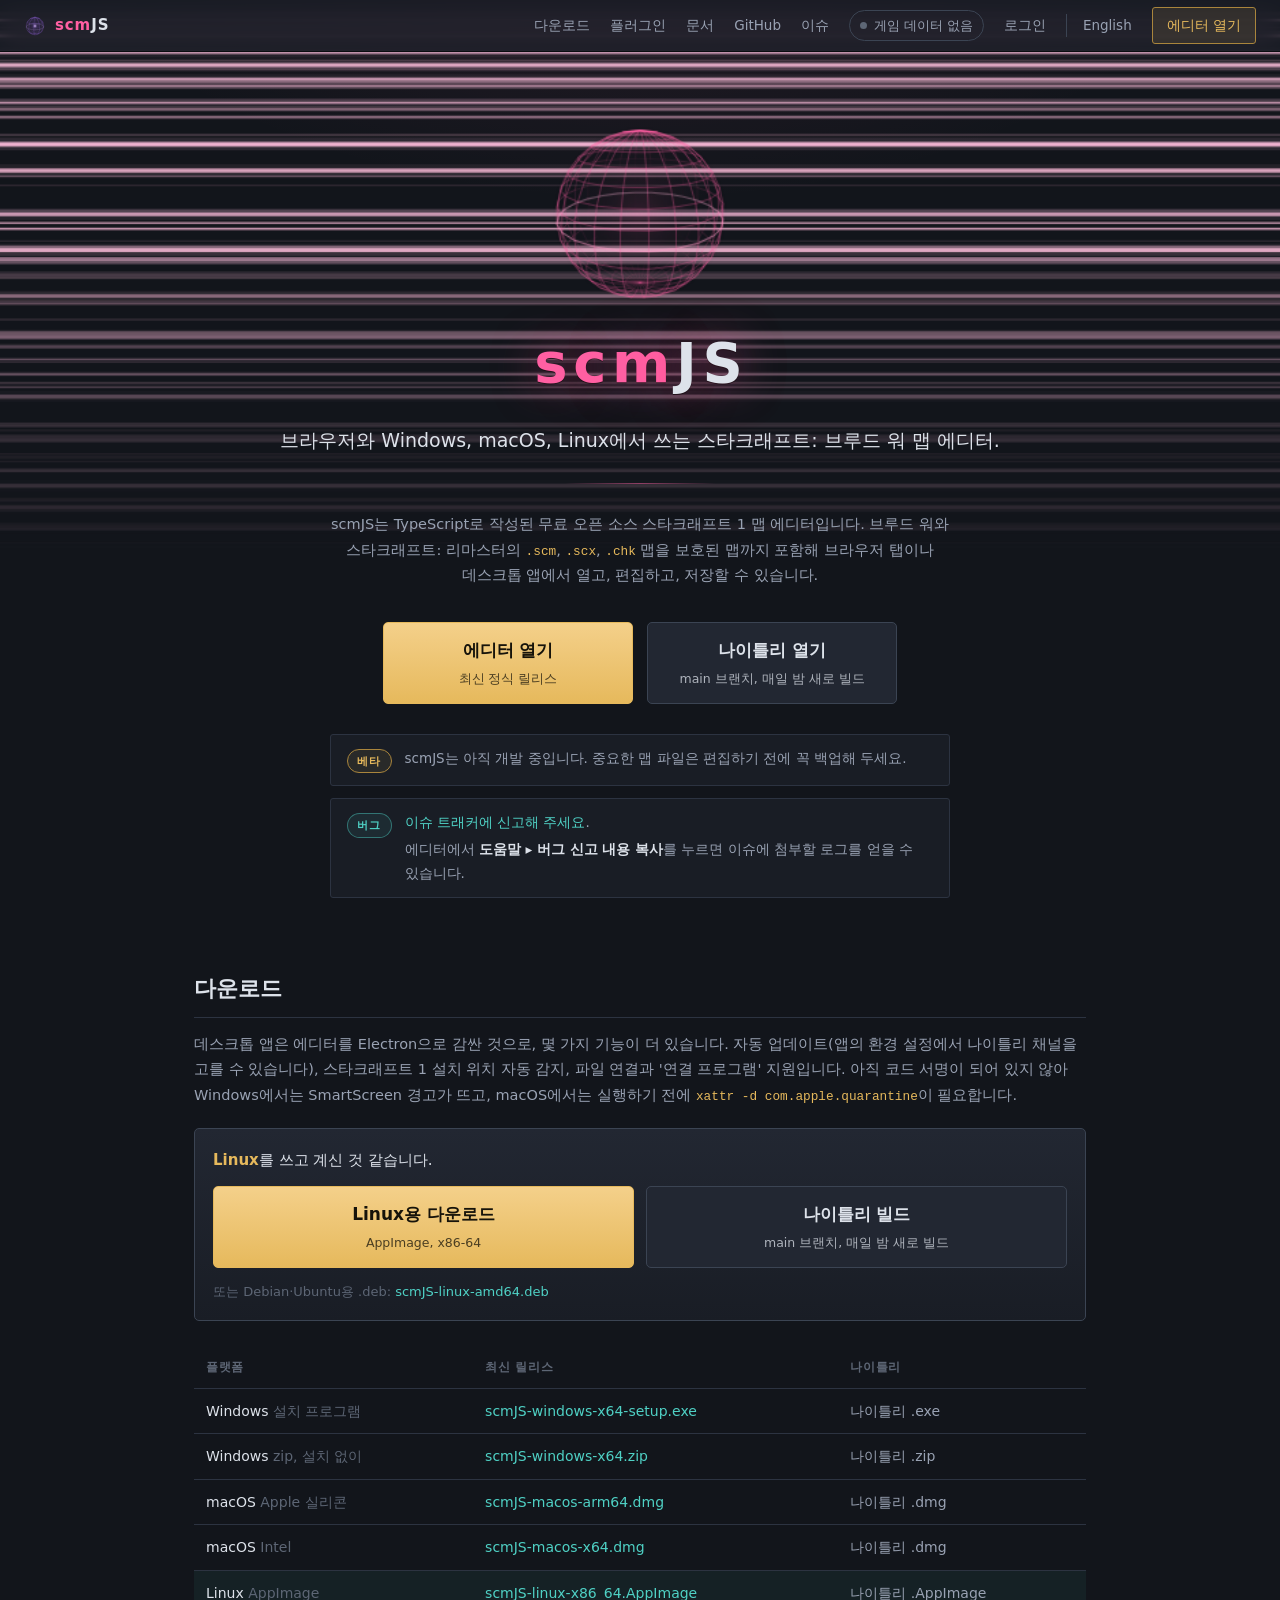
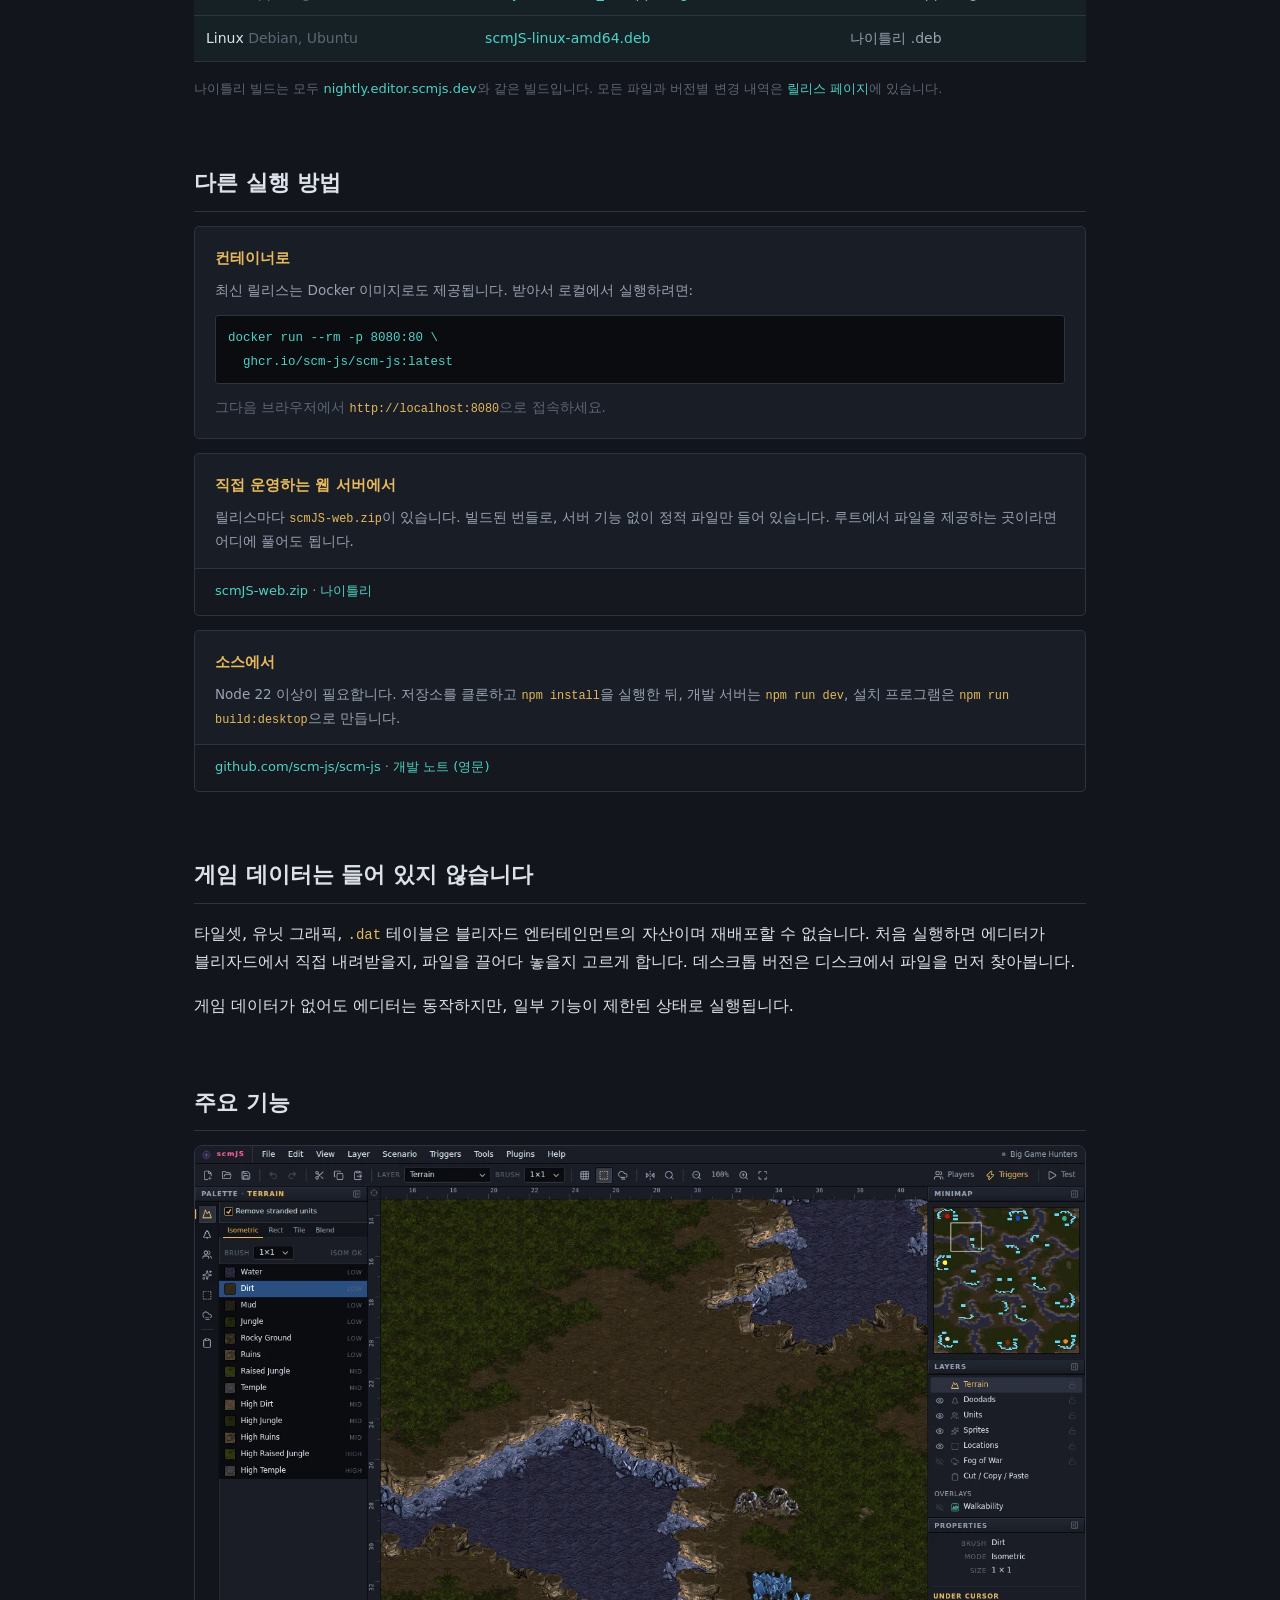
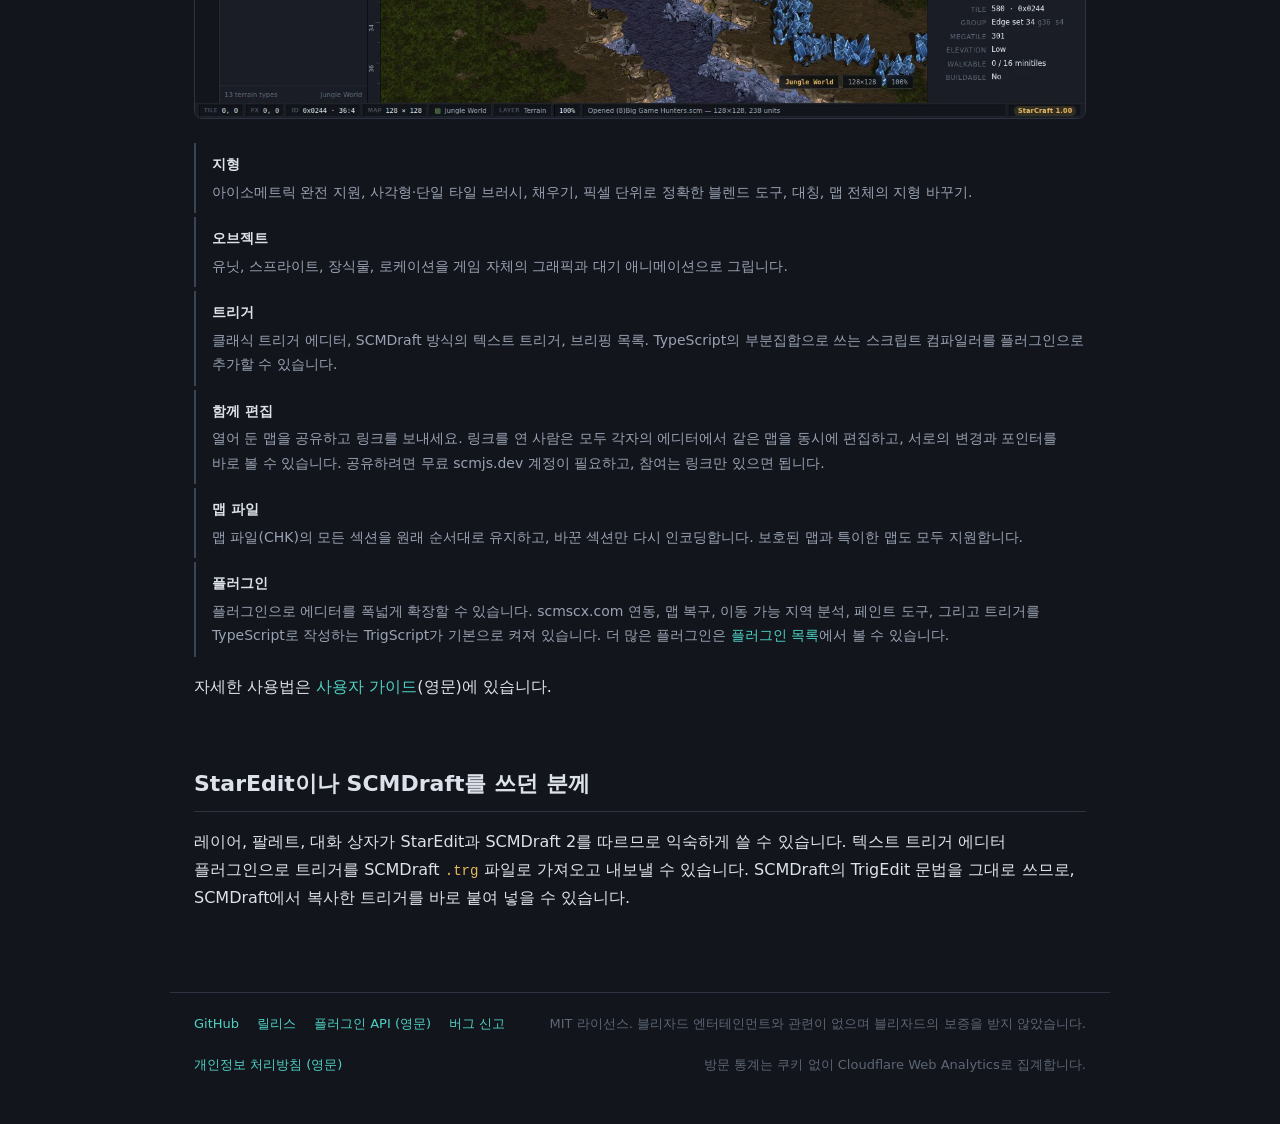
==== ko/index.html @ 9e5f1e02 "Our own visit count: the script on every page, and the privacy page Each page loads /_e.js (served b" ====
<!doctype html>
<html lang="ko">
  <head>
    <meta charset="utf-8" />
    <meta name="viewport" content="width=device-width, initial-scale=1" />
    <title>scmJS — 브라우저와 Windows, macOS, Linux에서 쓰는 스타크래프트: 브루드 워 맵 에디터</title>
    <meta
      name="description"
      content="브라우저와 Windows, macOS, Linux에서 실행되는 무료 오픈 소스 스타크래프트·브루드 워 맵 에디터입니다. 보호된 맵을 포함해 .scm, .scx, .chk 파일을 열고, 게임에서 플레이할 수 있는 맵으로 저장합니다."
    />
    <link rel="canonical" href="https://scmjs.dev/ko/" />
    <link rel="alternate" hreflang="en" href="https://scmjs.dev/" />
    <link rel="alternate" hreflang="ko" href="https://scmjs.dev/ko/" />
    <link rel="alternate" hreflang="x-default" href="https://scmjs.dev/" />
    <script src="../lang.js" defer></script>
    <script src="../header.js" defer></script>
    <link rel="icon" href="../favicon.svg" type="image/svg+xml" />
    <link rel="stylesheet" href="../styles.css" />
    <script src="../globe.js" defer></script>
    <meta property="og:site_name" content="scmJS" />
    <meta property="og:title" content="scmJS — 스타크래프트: 브루드 워 맵 에디터" />
    <meta
      property="og:description"
      content="브라우저에서, 또는 Windows, macOS, Linux용 데스크톱 앱으로 쓰는 무료 오픈 소스 스타크래프트·브루드 워 맵 에디터입니다."
    />
    <meta property="og:type" content="website" />
    <meta property="og:locale" content="ko_KR" />
    <meta property="og:locale:alternate" content="en_US" />
    <meta property="og:url" content="https://scmjs.dev/ko/" />
    <meta property="og:image" content="https://scmjs.dev/images/og.jpg" />
    <meta property="og:image:width" content="1200" />
    <meta property="og:image:height" content="630" />
    <meta property="og:image:alt" content="정글 맵을 연 scmJS 에디터: 지형 팔레트, 맵, 미니맵, 레이어 목록." />
    <meta name="twitter:card" content="summary_large_image" />
    <script type="application/ld+json">
      {
        "@context": "https://schema.org",
        "@type": "SoftwareApplication",
        "name": "scmJS",
        "description": "브라우저와 Windows, macOS, Linux에서 실행되는 스타크래프트·브루드 워 맵 에디터.",
        "inLanguage": "ko",
        "url": "https://scmjs.dev/ko/",
        "applicationCategory": "DesignApplication",
        "operatingSystem": "Windows, macOS, Linux, Web browser",
        "downloadUrl": "https://scmjs.dev/ko/#download",
        "installUrl": "https://scmjs.dev/editor/",
        "screenshot": "https://scmjs.dev/images/editor.webp",
        "license": "https://opensource.org/licenses/MIT",
        "isAccessibleForFree": true,
        "offers": { "@type": "Offer", "price": "0", "priceCurrency": "USD" },
        "sameAs": ["https://github.com/scm-js/scm-js"]
      }
    </script>
    <!-- Cloudflare Web Analytics: visits and referrers, no cookies. -->
    <script type="module" src="https://static.cloudflareinsights.com/beacon.min.js" data-cf-beacon='{"token": "4f6f300eb17c49e8b16331e1e96f6b2a"}'></script>
    <!-- Our own visit count: no cookies, no identifier (see privacy.html, section 1). -->
    <script defer src="/_e.js"></script>
  </head>
  <body>
    <!-- The Korean copy of index.html: the same markup, links and file names, the words in
         Korean. Shared with index.html, plugins.html and ko/plugins.html; keep the four in step. -->
    <nav class="topbar">
      <a class="topbar-mark" href="./">
        <img src="../logo.svg" alt="" width="22" height="22" />
        <span>scm<span>JS</span></span>
      </a>
      <div class="topbar-links">
        <a href="#download">다운로드</a>
        <a href="plugins.html">플러그인</a>
        <a href="https://docs.scmjs.dev">문서</a>
        <a class="topbar-github" href="https://github.com/scm-js/scm-js">GitHub</a>
        <a class="topbar-issues" href="https://github.com/scm-js/scm-js/issues">이슈</a>
        <a class="lang-switch" href="/" lang="en" hreflang="en" data-lang="en">English</a>
        <a class="topbar-cta" href="/editor/"
          >에디터 열기</a
        >
      </div>
    </nav>
    <canvas class="stars" id="stars" hidden aria-hidden="true"></canvas>
    <header class="hero">
      <div class="globe">
        <canvas id="globe" hidden aria-hidden="true"></canvas>
        <img
          class="globe-fallback"
          src="../logo.svg"
          alt=""
          width="180"
          height="180"
        />
      </div>
      <p class="wordmark">scm<span>JS</span></p>

      <h1 class="tagline">
        브라우저와 Windows, macOS, Linux에서 쓰는 스타크래프트: 브루드 워 맵 에디터.
      </h1>
      <div class="rule"></div>
      <p class="sub">
        scmJS는 TypeScript로 작성된 무료 오픈 소스 스타크래프트 1 맵
        에디터입니다. 브루드 워와 스타크래프트: 리마스터의
        <code>.scm</code>, <code>.scx</code>, <code>.chk</code> 맵을 보호된
        맵까지 포함해 브라우저 탭이나 데스크톱 앱에서 열고, 편집하고, 저장할 수
        있습니다.
      </p>

      <div class="launch">
        <a class="btn primary" href="/editor/">
          <span class="btn-main">에디터 열기</span>
          <span class="btn-note" id="stable-note">최신 정식 릴리스</span>
        </a>
        <a class="btn" href="https://nightly.editor.scmjs.dev">
          <span class="btn-main">나이틀리 열기</span>
          <span class="btn-note" id="nightly-note"
            >main 브랜치, 매일 밤 새로 빌드</span
          >
        </a>
      </div>

      <p class="beta">
        <span class="beta-chip">베타</span>
        scmJS는 아직 개발 중입니다. 중요한 맵 파일은 편집하기 전에 꼭 백업해
        두세요.
      </p>

      <p class="beta bugs">
        <span class="beta-chip bugs-chip">버그</span>
        <span>
          <span class="bugs-lead"
            ><a href="https://github.com/scm-js/scm-js/issues/new"
              >이슈 트래커에 신고해 주세요</a
            >.</span
          >
          에디터에서 <strong>도움말 ▸ 버그 신고 내용 복사</strong>를 누르면
          이슈에 첨부할 로그를 얻을 수 있습니다.
        </span>
      </p>
    </header>

    <main>
      <section id="download">
        <h2>다운로드</h2>
        <p class="lede">
          데스크톱 앱은 에디터를 Electron으로 감싼 것으로, 몇 가지 기능이 더
          있습니다. 자동 업데이트(앱의 환경 설정에서 나이틀리 채널을 고를 수
          있습니다), 스타크래프트 1 설치 위치 자동 감지, 파일 연결과 '연결
          프로그램' 지원입니다. 아직 코드 서명이 되어 있지 않아 Windows에서는
          SmartScreen 경고가 뜨고, macOS에서는 실행하기 전에
          <code>xattr -d com.apple.quarantine</code>이 필요합니다.
        </p>

        <div class="pick" id="pick" hidden></div>

        <table class="downloads">
          <thead>
            <tr>
              <th>플랫폼</th>
              <th>
                최신 릴리스<span class="col-when" id="col-stable"></span>
              </th>
              <th>나이틀리<span class="col-when" id="col-nightly"></span></th>
            </tr>
          </thead>
          <tbody>
            <tr data-os="windows">
              <th scope="row">Windows <span class="dim">설치 프로그램</span></th>
              <td>
                <a
                  href="https://github.com/scm-js/scm-js/releases/latest/download/scmJS-windows-x64-setup.exe"
                  >scmJS-windows-x64-setup.exe</a
                >
              </td>
              <td>
                <a
                  href="https://github.com/scm-js/scm-js/releases/download/nightly/scmJS-windows-x64-setup.exe"
                  >나이틀리 .exe</a
                >
              </td>
            </tr>
            <tr data-os="windows">
              <th scope="row">
                Windows <span class="dim">zip, 설치 없이</span>
              </th>
              <td>
                <a
                  href="https://github.com/scm-js/scm-js/releases/latest/download/scmJS-windows-x64.zip"
                  >scmJS-windows-x64.zip</a
                >
              </td>
              <td>
                <a
                  href="https://github.com/scm-js/scm-js/releases/download/nightly/scmJS-windows-x64.zip"
                  >나이틀리 .zip</a
                >
              </td>
            </tr>
            <tr data-os="macos">
              <th scope="row">macOS <span class="dim">Apple 실리콘</span></th>
              <td>
                <a
                  href="https://github.com/scm-js/scm-js/releases/latest/download/scmJS-macos-arm64.dmg"
                  >scmJS-macos-arm64.dmg</a
                >
              </td>
              <td>
                <a
                  href="https://github.com/scm-js/scm-js/releases/download/nightly/scmJS-macos-arm64.dmg"
                  >나이틀리 .dmg</a
                >
              </td>
            </tr>
            <tr data-os="macos">
              <th scope="row">macOS <span class="dim">Intel</span></th>
              <td>
                <a
                  href="https://github.com/scm-js/scm-js/releases/latest/download/scmJS-macos-x64.dmg"
                  >scmJS-macos-x64.dmg</a
                >
              </td>
              <td>
                <a
                  href="https://github.com/scm-js/scm-js/releases/download/nightly/scmJS-macos-x64.dmg"
                  >나이틀리 .dmg</a
                >
              </td>
            </tr>
            <tr data-os="linux">
              <th scope="row">Linux <span class="dim">AppImage</span></th>
              <td>
                <a
                  href="https://github.com/scm-js/scm-js/releases/latest/download/scmJS-linux-x86_64.AppImage"
                  >scmJS-linux-x86_64.AppImage</a
                >
              </td>
              <td>
                <a
                  href="https://github.com/scm-js/scm-js/releases/download/nightly/scmJS-linux-x86_64.AppImage"
                  >나이틀리 .AppImage</a
                >
              </td>
            </tr>
            <tr data-os="linux">
              <th scope="row">Linux <span class="dim">Debian, Ubuntu</span></th>
              <td>
                <a
                  href="https://github.com/scm-js/scm-js/releases/latest/download/scmJS-linux-amd64.deb"
                  >scmJS-linux-amd64.deb</a
                >
              </td>
              <td>
                <a
                  href="https://github.com/scm-js/scm-js/releases/download/nightly/scmJS-linux-amd64.deb"
                  >나이틀리 .deb</a
                >
              </td>
            </tr>
          </tbody>
        </table>

        <p class="note">
          나이틀리 빌드는 모두
          <a href="https://nightly.editor.scmjs.dev">nightly.editor.scmjs.dev</a>와
          같은 빌드입니다. 모든 파일과 버전별 변경 내역은
          <a href="https://github.com/scm-js/scm-js/releases">릴리스 페이지</a>에
          있습니다.
        </p>
      </section>

      <section id="other">
        <h2>다른 실행 방법</h2>
        <div class="cards">
          <article class="card">
            <div class="card-main">
              <h3>컨테이너로</h3>
              <p>
                최신 릴리스는 Docker 이미지로도 제공됩니다. 받아서 로컬에서
                실행하려면:
              </p>
              <pre><code>docker run --rm -p 8080:80 \
  ghcr.io/scm-js/scm-js:latest</code></pre>
              <p class="dim">
                그다음 브라우저에서 <code>http://localhost:8080</code>으로
                접속하세요.
              </p>
            </div>
          </article>
          <article class="card">
            <div class="card-main">
              <h3>직접 운영하는 웹 서버에서</h3>
              <p>
                릴리스마다 <code>scmJS-web.zip</code>이 있습니다. 빌드된 번들로,
                서버 기능 없이 정적 파일만 들어 있습니다. 루트에서 파일을
                제공하는 곳이라면 어디에 풀어도 됩니다.
              </p>
            </div>
            <div class="card-aside">
              <p>
                <a
                  href="https://github.com/scm-js/scm-js/releases/latest/download/scmJS-web.zip"
                  >scmJS-web.zip</a
                >
                ·
                <a
                  href="https://github.com/scm-js/scm-js/releases/download/nightly/scmJS-web.zip"
                  >나이틀리</a
                >
              </p>
            </div>
          </article>
          <article class="card">
            <div class="card-main">
              <h3>소스에서</h3>
              <p>
                Node 22 이상이 필요합니다. 저장소를 클론하고
                <code>npm install</code>을 실행한 뒤, 개발 서버는
                <code>npm run dev</code>, 설치 프로그램은
                <code>npm run build:desktop</code>으로 만듭니다.
              </p>
            </div>
            <div class="card-aside">
              <p>
                <a href="https://github.com/scm-js/scm-js"
                  >github.com/scm-js/scm-js</a
                >
                ·
                <a href="https://docs.scmjs.dev/development/"
                  >개발 노트 (영문)</a
                >
              </p>
            </div>
          </article>
        </div>
      </section>

      <section id="graphics">
        <h2>게임 데이터는 들어 있지 않습니다</h2>
        <p>
          타일셋, 유닛 그래픽, <code>.dat</code> 테이블은 블리자드
          엔터테인먼트의 자산이며 재배포할 수 없습니다. 처음 실행하면 에디터가
          블리자드에서 직접 내려받을지, 파일을 끌어다 놓을지 고르게 합니다.
          데스크톱 버전은 디스크에서 파일을 먼저 찾아봅니다.
        </p>
        <p>
          게임 데이터가 없어도 에디터는 동작하지만, 일부 기능이 제한된 상태로
          실행됩니다.
        </p>
      </section>

      <section id="what">
        <h2>주요 기능</h2>
        <figure class="shot">
          <img
            src="../images/editor.webp"
            alt="Big Game Hunters 맵을 지형 레이어로 연 scmJS 에디터: 왼쪽에 지형 팔레트, 가운데에 맵, 오른쪽에 미니맵, 레이어 목록, 속성."
            width="1400"
            height="900"
            loading="lazy"
          />
        </figure>
        <ul class="features">
          <li>
            <strong>지형</strong> 아이소메트릭 완전 지원, 사각형·단일 타일
            브러시, 채우기, 픽셀 단위로 정확한 블렌드 도구, 대칭, 맵 전체의 지형
            바꾸기.
          </li>
          <li>
            <strong>오브젝트</strong> 유닛, 스프라이트, 장식물, 로케이션을 게임
            자체의 그래픽과 대기 애니메이션으로 그립니다.
          </li>
          <li>
            <strong>트리거</strong> 클래식 트리거 에디터, SCMDraft 방식의 텍스트
            트리거, 브리핑 목록. TypeScript의 부분집합으로 쓰는 스크립트
            컴파일러를 플러그인으로 추가할 수 있습니다.
          </li>
          <li>
            <strong>함께 편집</strong> 열어 둔 맵을 공유하고 링크를 보내세요.
            링크를 연 사람은 모두 각자의 에디터에서 같은 맵을 동시에 편집하고,
            서로의 변경과 포인터를 바로 볼 수 있습니다. 공유하려면 무료
            scmjs.dev 계정이 필요하고, 참여는 링크만 있으면 됩니다.
          </li>
          <li>
            <strong>맵 파일</strong> 맵 파일(CHK)의 모든 섹션을 원래 순서대로
            유지하고, 바꾼 섹션만 다시 인코딩합니다. 보호된 맵과 특이한 맵도
            모두 지원합니다.
          </li>
          <li>
            <strong>플러그인</strong> 플러그인으로 에디터를 폭넓게 확장할 수
            있습니다. scmscx.com 연동, 맵 복구, 이동 가능 지역 분석, 페인트
            도구, 그리고 트리거를 TypeScript로 작성하는 TrigScript가 기본으로
            켜져 있습니다. 더 많은 플러그인은
            <a href="plugins.html">플러그인 목록</a>에서 볼 수 있습니다.
          </li>
        </ul>
        <p>
          자세한 사용법은
          <a href="https://docs.scmjs.dev/guide/">사용자 가이드</a>(영문)에
          있습니다.
        </p>
      </section>

      <section id="coming-from">
        <h2>StarEdit이나 SCMDraft를 쓰던 분께</h2>
        <p>
          레이어, 팔레트, 대화 상자가 StarEdit과 SCMDraft 2를 따르므로 익숙하게
          쓸 수 있습니다. 텍스트 트리거 에디터 플러그인으로 트리거를 SCMDraft
          <code>.trg</code> 파일로 가져오고 내보낼 수 있습니다. SCMDraft의
          TrigEdit 문법을 그대로 쓰므로, SCMDraft에서 복사한 트리거를 바로 붙여
          넣을 수 있습니다.
        </p>
      </section>
    </main>

    <footer>
      <a href="https://github.com/scm-js/scm-js">GitHub</a>
      <a href="https://github.com/scm-js/scm-js/releases">릴리스</a>
      <a href="https://docs.scmjs.dev/api/">플러그인 API (영문)</a>
      <a href="https://github.com/scm-js/scm-js/issues">버그 신고</a>
      <span class="dim"
        >MIT 라이선스. 블리자드 엔터테인먼트와 관련이 없으며 블리자드의 보증을
        받지 않았습니다.</span
      >
      <a href="../privacy.html">개인정보 처리방침 (영문)</a>
      <span class="dim">방문 통계는 쿠키 없이 Cloudflare Web Analytics로 집계합니다.</span>
    </footer>

    <script>
      // The same script as index.html's, with its words in Korean and dates in the Korean
      // form. Everything below is allowed to fail; every link above is a plain href.
      (function () {
        var STABLE =
          "https://github.com/scm-js/scm-js/releases/latest/download/";
        var NIGHTLY =
          "https://github.com/scm-js/scm-js/releases/download/nightly/";

        var PLATFORMS = {
          windows: {
            name: "Windows",
            file: "scmJS-windows-x64-setup.exe",
            what: "설치 프로그램, 64비트",
            alt: {
              text: "또는 설치가 필요 없는 zip",
              file: "scmJS-windows-x64.zip",
            },
          },
          macos: {
            name: "macOS",
            file: "scmJS-macos-arm64.dmg",
            what: "Apple 실리콘",
            alt: {
              text: "또는 Intel Mac용 빌드",
              file: "scmJS-macos-x64.dmg",
            },
          },
          linux: {
            name: "Linux",
            file: "scmJS-linux-x86_64.AppImage",
            what: "AppImage, x86-64",
            alt: {
              text: "또는 Debian·Ubuntu용 .deb",
              file: "scmJS-linux-amd64.deb",
            },
          },
        };

        function platform() {
          var p =
            (navigator.userAgentData && navigator.userAgentData.platform) ||
            navigator.platform ||
            "";
          var ua = navigator.userAgent || "";
          if (/win/i.test(p) || /Windows/.test(ua)) return "windows";
          if (/mac/i.test(p) || /Mac OS X/.test(ua))
            return /iPhone|iPad/.test(ua) ? null : "macos";
          if (/linux/i.test(p) || /Linux/.test(ua))
            return /Android/.test(ua) ? null : "linux";
          return null;
        }

        var os = platform();
        var card = document.getElementById("pick");
        var spec = os && PLATFORMS[os];

        function draw() {
          card.innerHTML =
            '<div class="pick-head"><strong>' +
            spec.name +
            "</strong>를 쓰고 계신 것 같습니다.</div>" +
            '<div class="pick-actions">' +
            '<a class="btn primary" href="' +
            STABLE +
            spec.file +
            '"><span class="btn-main">' +
            spec.name +
            '용 다운로드</span><span class="btn-note" id="pick-stable-note">' +
            spec.what +
            "</span></a>" +
            '<a class="btn" href="' +
            NIGHTLY +
            spec.file +
            '"><span class="btn-main">나이틀리 빌드</span>' +
            '<span class="btn-note" id="pick-nightly-note">main 브랜치, 매일 밤 새로 빌드</span></a>' +
            "</div>" +
            '<p class="pick-alt">' +
            spec.alt.text +
            ': <a href="' +
            STABLE +
            spec.alt.file +
            '">' +
            spec.alt.file +
            "</a></p>";
          card.hidden = false;
        }

        if (spec) {
          draw();
          var rows = document.querySelectorAll("tr[data-os='" + os + "']");
          for (var i = 0; i < rows.length; i++) rows[i].classList.add("mine");

          if (
            os === "macos" &&
            navigator.userAgentData &&
            navigator.userAgentData.getHighEntropyValues
          ) {
            navigator.userAgentData
              .getHighEntropyValues(["architecture"])
              .then(function (hints) {
                if (hints.architecture !== "x86") return;
                spec = {
                  name: "macOS",
                  file: "scmJS-macos-x64.dmg",
                  what: "Intel",
                  alt: {
                    text: "또는 Apple 실리콘용 빌드",
                    file: "scmJS-macos-arm64.dmg",
                  },
                };
                draw();
                version();
              })
              .catch(function () {});
          }
        }

        function note(id, text) {
          var n = document.getElementById(id);
          if (n) n.textContent = text;
        }

        function date(when) {
          return new Date(when).toLocaleDateString("ko-KR", {
            year: "numeric",
            month: "short",
            day: "numeric",
          });
        }

        function built(rel) {
          var newest = 0;
          (rel.assets || []).forEach(function (a) {
            var t = Date.parse(a.updated_at || a.created_at);
            if (t > newest) newest = t;
          });
          return newest || rel.published_at;
        }

        function release(ref) {
          return fetch(
            "https://api.github.com/repos/scm-js/scm-js/releases/" + ref,
          ).then(function (r) {
            return r.ok ? r.json() : Promise.reject(r.status);
          });
        }

        var latest = release("latest");
        var nightly = release("tags/nightly");

        function version() {
          latest
            .then(function (rel) {
              note(
                "stable-note",
                rel.tag_name + " · " + date(rel.published_at),
              );
              note("col-stable", rel.tag_name + " · " + date(rel.published_at));
              if (spec)
                note("pick-stable-note", rel.tag_name + " · " + spec.what);
            })
            .catch(function () {});
          nightly
            .then(function (rel) {
              note("nightly-note", date(built(rel)) + " 빌드");
              note("pick-nightly-note", date(built(rel)) + " 빌드");
              note("col-nightly", date(built(rel)) + " 빌드");
            })
            .catch(function () {});
        }

        version();
      })();
    </script>
  </body>
</html>
---- styles.css ----
/* The editor's own dark console palette (scm-js/scm-js, src/styles/tokens.css): StarCraft's
   gold and teal as the two accents, with the app mark's violet kept for the mark itself. */

:root {
  --bg-0: #0a0c10;
  --bg-1: #12151b;
  --bg-2: #191d25;
  --bg-3: #222732;
  --bg-4: #2b313e;
  --border: #2c3341;
  --border-strong: #3b4453;
  --text: #dde2ea;
  --text-dim: #99a2b3;
  --text-faint: #5d6675;
  --text-inverse: #16130a;
  --gold: #e6b95c;
  --gold-hi: #f4d08a;
  --gold-dim: #a9853c;
  --teal: #4fd1c5;
  --violet: #a06cf0;
  --font-ui: "Inter", "Segoe UI", system-ui, -apple-system, Roboto, Helvetica, Arial, sans-serif;
  --font-mono: "Cascadia Mono", "JetBrains Mono", ui-monospace, Consolas, Menlo, monospace;
  --radius: 3px;
  --radius-lg: 5px;
  --wrap: 940px;
  color-scheme: dark;
}

* { box-sizing: border-box; }

body {
  margin: 0;
  background: var(--bg-1);
  color: var(--text);
  font: 16px/1.6 var(--font-ui);
  /* The splash screen's own pink glow, once, behind the mark — the app is deliberately
     off-theme there and in the About dialog, and the mark on this page is that same drawing. */
  background-image: radial-gradient(900px 520px at 50% -160px, rgba(255, 95, 162, 0.11), transparent 70%);
  background-repeat: no-repeat;
}

code { font-family: var(--font-mono); font-size: 0.88em; color: var(--gold); }
a { color: var(--teal); text-decoration: none; }
a:hover { text-decoration: underline; }

/* ── hero ───────────────────────────────────────────────── */

/* The splash screen's own starfield (drawStars in the editor's starfield.ts), drifting behind the
   mark and the wordmark. Full viewport width rather than a child of the 940px .hero, so the field
   has no visible edges, and masked away well before the launch buttons: the sky belongs to the
   hero, not behind the downloads table. The pink glow on body sits under it and is what a reader
   with no JavaScript gets on its own. */
.stars {
  position: absolute;
  top: 0;
  left: 0;
  width: 100%;
  height: 560px;
  pointer-events: none;
  -webkit-mask-image: linear-gradient(180deg, #000 42%, transparent 100%);
  mask-image: linear-gradient(180deg, #000 42%, transparent 100%);
}

/* The sky is positioned and the hero is not, so without a layer of its own the hero's text would
   be painted under it rather than over. */
.hero {
  position: relative;
  z-index: 1;
  max-width: var(--wrap);
  margin: 0 auto;
  padding: 72px 24px 8px;
  text-align: center;
}

/* The canvas paints its own halo (drawSphereGlow); the flat mark, which is only there until
   globe.js runs or for a reader with no JavaScript, needs one from CSS. */
.globe canvas,
.globe img {
  display: block;
  margin: 0 auto;
  width: 180px;
  height: 180px;
}
.globe img { filter: drop-shadow(0 0 34px rgba(255, 95, 162, 0.35)); }

/* The About dialog's wordmark (.about-app-name in the editor's dialogs.css): pink "scm", the
   chrome's own colour for "JS", and its three-layer glow with the radii scaled for 56px from
   the 30px it is drawn at there. The one departure is the tracking: the dialog's 0.14em is
   drawn at 30px inside a narrow frame, and at 56px across a wide page the same figure reads
   as gappy, so it comes down to 0.10em. Letter-spacing is added after the last letter too, so
   a centred line sits half of it to the left; the indent puts that back. The home page draws it
   as .wordmark, a paragraph, so that its h1 can be the line that says what the editor is. */
h1,
.wordmark {
  margin: 10px 0 0;
  text-indent: 0.05em;
  font-size: 56px;
  font-weight: 800;
  letter-spacing: 0.10em;
  color: #ff5fa2;
  text-shadow:
    0 0 44px rgba(255, 95, 162, 0.5),
    0 0 110px rgba(255, 95, 162, 0.15),
    0 1px 0 rgba(0, 0, 0, 0.6);
}
h1 span,
.wordmark span { color: var(--text); }

/* .about-rule from the editor's dialogs.css — the same fading pink hairline, widened from its
   80px in proportion to the type it sits under. The bottom margin collapses against the
   tagline's 12px top margin, so the figure below is the gap you get, not an addition to it. */
.rule {
  width: 150px;
  height: 1px;
  margin: 26px auto 28px;
  background: linear-gradient(90deg, transparent, rgba(255, 95, 162, 0.5), transparent);
}

.tagline {
  margin: 12px auto 0;
  /* Room for the home page's one-line description (about 760px at 19px), with some to spare
     for a wider system font. */
  max-width: 820px;
  font-size: 19px;
  color: var(--text);
}
/* The home page's h1, so none of the wordmark's h1 look. */
.hero h1.tagline {
  font-weight: 400;
  line-height: inherit;
  letter-spacing: normal;
  text-indent: 0;
  text-shadow: none;
}

.shot { margin: 0 0 24px; }
.shot img {
  display: block;
  width: 100%;
  height: auto;
  border: 1px solid var(--border);
  border-radius: 8px;
}

.sub {
  margin: 14px auto 0;
  max-width: 620px;
  font-size: 14.5px;
  color: var(--text-dim);
}

.launch {
  display: flex;
  flex-wrap: wrap;
  gap: 14px;
  justify-content: center;
  margin: 34px 0 0;
}

.btn {
  display: block;
  min-width: 250px;
  padding: 13px 26px;
  border: 1px solid var(--border-strong);
  border-radius: var(--radius-lg);
  background: var(--bg-3);
  color: var(--text);
  text-align: center;
}
.btn:hover { background: var(--bg-4); text-decoration: none; }

.btn.primary {
  border-color: var(--gold);
  background: linear-gradient(180deg, var(--gold-hi), var(--gold));
  color: var(--text-inverse);
}
.btn.primary:hover { background: var(--gold-hi); }

.btn-main { display: block; font-size: 17px; font-weight: 600; }
.btn-note { display: block; margin-top: 2px; font-size: 12.5px; opacity: 0.75; }

/* Not a warning: the chip says what the thing is, and the box is the same quiet panel the
   cards below use. Nothing on the page is coloured for alarm. */
.beta {
  display: flex;
  align-items: flex-start;
  gap: 13px;
  margin: 30px auto 0;
  max-width: 620px;
  padding: 12px 16px;
  border: 1px solid var(--border);
  border-radius: var(--radius);
  background: var(--bg-2);
  font-size: 13.5px;
  color: var(--text-dim);
  text-align: left;
}
/* The menu paths a bug report is collected from, lifted out of the dimmed prose around them. */
.beta strong { color: var(--text); font-weight: 600; }

/* The same banner one step quieter, on its own line under the beta notice: teal rather than
   gold, because it asks for something instead of warning about something. */
.beta.bugs { margin-top: 12px; }
/* The ask on its own line, the collecting instructions under it. */
.bugs-lead { display: block; margin-bottom: 3px; }
.beta-chip.bugs-chip {
  border-color: rgba(79, 209, 197, 0.45);
  background: rgba(79, 209, 197, 0.08);
  color: var(--teal);
}

.beta-chip {
  flex: none;
  margin-top: 2px;
  padding: 2px 9px;
  border: 1px solid var(--gold-dim);
  border-radius: 999px;
  background: rgba(230, 185, 92, 0.08);
  color: var(--gold);
  font-size: 10.5px;
  font-weight: 700;
  letter-spacing: 0.12em;
  text-transform: uppercase;
}

/* ── top bar ────────────────────────────────────────────── */

/* The editor's own menu bar: --bg-2 raised a step above the page, a --bg-0 hairline under it
   and a highlight along the top edge. Translucent because it is sticky — the hero's glow and
   the page keep showing through it — with the solid colour underneath for a browser with no
   backdrop-filter. */
.topbar {
  position: sticky;
  top: 0;
  z-index: 10;
  display: flex;
  align-items: center;
  gap: 18px;
  padding: 0 24px;
  height: 52px;
  background: var(--bg-2);
  background: rgba(25, 29, 37, 0.82);
  backdrop-filter: blur(12px) saturate(130%);
  -webkit-backdrop-filter: blur(12px) saturate(130%);
  border-bottom: 1px solid var(--bg-0);
  box-shadow: 0 1px 0 var(--line-hi) inset;
}
.topbar-mark {
  display: flex;
  align-items: center;
  gap: 9px;
  color: #ff5fa2;
  font-size: 15px;
  font-weight: 700;
  letter-spacing: 0.06em;
}
.topbar-mark:hover { text-decoration: none; }
.topbar-mark span span { color: var(--text); }
.topbar-links {
  display: flex;
  align-items: center;
  gap: 20px;
  margin-left: auto;
  font-size: 13.5px;
}
.topbar-links a { color: var(--text-dim); }
.topbar-links a:hover { color: var(--text); text-decoration: none; }
.topbar-links a.is-here { color: var(--gold); }
.topbar-cta {
  padding: 6px 14px;
  white-space: nowrap;
  border: 1px solid var(--gold-dim);
  border-radius: var(--radius);
  background: rgba(230, 185, 92, 0.1);
  color: var(--gold) !important;
}
.topbar-cta:hover { background: rgba(230, 185, 92, 0.18); }

/* ── plugins page ───────────────────────────────────────── */

.page-head { margin-top: 48px; }
.page-title {
  margin: 0 0 12px;
  font-size: 34px;
  font-weight: 650;
  letter-spacing: -0.01em;
  color: var(--text);
}
.page-head .lede { max-width: 720px; font-size: 15px; }

.plugin-list {
  display: grid;
  grid-template-columns: repeat(auto-fill, minmax(330px, 1fr));
  gap: 14px;
}
.plugin {
  display: flex;
  flex-direction: column;
  padding: 16px 18px 0;
  border: 1px solid var(--border);
  border-radius: var(--radius-lg);
  background: var(--bg-2);
  font-size: 13.5px;
  color: var(--text-dim);
}
/* The five a fresh editor already has, marked the way the editor marks them. */
.plugin.is-default { border-color: var(--border-strong); }
.plugin.is-default .pl-badge { border-color: var(--gold-dim); color: var(--gold); }
.plugin > p { margin: 0 0 14px; flex: 1; }
.pl-head { display: flex; align-items: center; gap: 11px; margin-bottom: 10px; }
.pl-icon { width: 26px; height: 26px; flex: none; }
.pl-emoji { font-size: 21px; line-height: 26px; text-align: center; }
.pl-name { min-width: 0; }
.pl-name h3 { margin: 0; font-size: 15px; color: var(--text); }
.pl-version { font-size: 11.5px; color: var(--text-faint); }
.pl-badge {
  flex: none;
  margin-left: auto;
  padding: 2px 8px;
  border: 1px solid var(--border-strong);
  border-radius: 999px;
  color: var(--text-faint);
  font-size: 10px;
  font-weight: 700;
  letter-spacing: 0.08em;
  text-transform: uppercase;
}
.pl-foot {
  display: flex;
  align-items: center;
  gap: 12px;
  margin: 0 -18px;
  padding: 9px 18px 10px;
  border-top: 1px solid var(--border);
  background: rgba(0, 0, 0, 0.18);
  border-radius: 0 0 var(--radius-lg) var(--radius-lg);
  font-size: 12px;
}
.pl-tags { display: flex; flex-wrap: wrap; gap: 6px; min-width: 0; }
.pl-tag {
  padding: 1px 7px;
  border: 1px solid var(--border);
  border-radius: 999px;
  color: var(--text-faint);
  font-size: 10.5px;
}
.pl-links { margin-left: auto; white-space: nowrap; }

/* ── sections ───────────────────────────────────────────── */

main { max-width: var(--wrap); margin: 0 auto; padding: 0 24px; }

section { margin: 64px 0; }

h2 {
  margin: 0 0 14px;
  padding-bottom: 8px;
  border-bottom: 1px solid var(--border);
  font-size: 22px;
  font-weight: 600;
}

h3 { margin: 0 0 8px; font-size: 15px; font-weight: 600; color: var(--gold); }

.lede { margin: 0 0 20px; color: var(--text-dim); font-size: 14.5px; }
.note { margin: 16px 0 0; color: var(--text-faint); font-size: 13px; }
.dim { color: var(--text-faint); font-weight: 400; }

/* ── downloads ──────────────────────────────────────────── */

/* The card the script builds for the visitor's own platform. It reuses the hero's .btn, so
   the primary download here and "Open the editor" up there are visibly the same offer. */
.pick {
  margin: 0 0 26px;
  padding: 18px 18px 16px;
  border: 1px solid var(--border-strong);
  border-radius: var(--radius-lg);
  background: linear-gradient(180deg, var(--bg-3), var(--bg-2));
}
.pick-head { margin-bottom: 13px; font-size: 15px; color: var(--text); }
.pick-head strong { color: var(--gold); font-weight: 600; }
.pick-actions { display: flex; flex-wrap: wrap; gap: 12px; }
.pick-actions .btn { min-width: 230px; flex: 1 1 230px; }
.pick-alt { margin: 13px 0 0; font-size: 13px; color: var(--text-faint); }

.downloads {
  width: 100%;
  border-collapse: collapse;
  font-size: 14px;
}
.downloads th,
.downloads td {
  padding: 10px 12px;
  border-bottom: 1px solid var(--border);
  text-align: left;
  vertical-align: baseline;
}
.downloads thead th {
  color: var(--text-faint);
  font-size: 12px;
  font-weight: 600;
  text-transform: uppercase;
  letter-spacing: 0.06em;
}
/* What each column is currently offering, under its heading. Empty until the releases API
   answers, and in its own case rather than the heading's capitals. */
.col-when {
  display: block;
  margin-top: 3px;
  color: var(--text-dim);
  font-size: 11.5px;
  font-weight: 400;
  letter-spacing: 0;
  text-transform: none;
}
.col-when:empty { display: none; }
.downloads tbody th { font-weight: 500; white-space: nowrap; }
.downloads td:last-child a { color: var(--text-dim); }
.downloads tr.mine { background: rgba(79, 209, 197, 0.06); }
.downloads tr.mine tbody th { color: var(--text); }

/* ── cards ──────────────────────────────────────────────── */

/* Stacked, one card per row. Each is a heading and its explanation on the left with the
   command or the links on the right, so a full-width card is not a mostly empty band. */
.cards {
  display: flex;
  flex-direction: column;
  gap: 14px;
}

.card {
  padding: 18px 20px;
  border: 1px solid var(--border);
  border-radius: var(--radius-lg);
  background: var(--bg-2);
  font-size: 13.5px;
  color: var(--text-dim);
}
.card h3 { margin: 0 0 8px; }
.card p { margin: 0 0 10px; }
.card p:last-child { margin-bottom: 0; }
.card pre { margin: 12px 0; }
/* The links and file names sit along the bottom of the card, under a hairline, rather than in
   a second column beside the prose. */
.card-aside {
  margin: 14px -20px -18px;
  padding: 11px 20px 12px;
  border-top: 1px solid var(--border);
  background: rgba(0, 0, 0, 0.18);
  border-radius: 0 0 var(--radius-lg) var(--radius-lg);
  font-size: 13px;
}
.card-aside p { margin: 0; }

pre {
  margin: 0 0 10px;
  padding: 10px 12px;
  overflow-x: auto;
  border: 1px solid var(--border);
  border-radius: var(--radius);
  background: var(--bg-0);
}
pre code { color: var(--teal); font-size: 12.5px; }

/* ── features ───────────────────────────────────────────── */

.features { margin: 0; padding: 0; list-style: none; }
.features li {
  padding: 9px 0 9px 16px;
  border-left: 2px solid var(--border-strong);
  margin-bottom: 4px;
  font-size: 14px;
  color: var(--text-dim);
}
.features strong {
  display: block;
  margin-bottom: 3px;
  color: var(--text);
  font-weight: 600;
}

/* ── footer ─────────────────────────────────────────────── */

footer {
  max-width: var(--wrap);
  margin: 80px auto 0;
  padding: 20px 24px 48px;
  border-top: 1px solid var(--border);
  display: flex;
  flex-wrap: wrap;
  gap: 18px;
  align-items: center;
  font-size: 13px;
}
footer .dim { margin-left: auto; }

@media (max-width: 620px) {
  .topbar { gap: 12px; padding: 0 14px; }
  .topbar-links { gap: 14px; font-size: 13px; }
  /* No room for the button beside four links, and the hero's own buttons are right there. */
  .topbar-cta { display: none; }
  /* A shorter hero, so the sky fades out over the same part of it. */
  .stars { height: 440px; }
  .plugin-list { grid-template-columns: 1fr; }
  .hero { padding-top: 40px; }
  .rule { width: 110px; }
  h1, .wordmark { font-size: 40px; text-shadow: 0 0 32px rgba(255, 95, 162, 0.5), 0 0 78px rgba(255, 95, 162, 0.15), 0 1px 0 rgba(0, 0, 0, 0.6); }
  .globe canvas, .globe img { width: 132px; height: 132px; }
  .btn { min-width: 100%; }
  .card-aside { margin: 12px -14px -14px; padding: 10px 14px 11px; }
  .pick { padding: 14px; }
  .pick-actions .btn { min-width: 100%; }
  .downloads { font-size: 13px; }
  .downloads th, .downloads td { padding: 9px 6px; }
  footer .dim { margin-left: 0; }
}

/* ── languages ──────────────────────────────────────────── */

/* The language switch in the top bar: the other language's own name, never a flag — flag
   emoji show as bare letters on Windows, and English has no one flag. */
/* The two live items header.js puts in the bar: the game data this browser holds, and the
   account. Neither is in the HTML, so a page without the script has neither. */
.topbar-links a.topbar-data {
  display: flex;
  align-items: center;
  gap: 7px;
  padding: 4px 10px;
  border: 1px solid var(--border-strong);
  border-radius: 999px;
  font-size: 12.5px;
  white-space: nowrap;
}
.topbar-data-dot {
  width: 7px;
  height: 7px;
  border-radius: 50%;
  background: var(--text-faint);
}
.topbar-data[data-state="download"] .topbar-data-dot { background: var(--teal); }
.topbar-data[data-state="own"] .topbar-data-dot { background: var(--gold); }
.topbar-data[data-state="own"] { color: var(--text); }

.topbar-account { position: relative; }
.topbar-account-button {
  padding: 0;
  border: 0;
  background: none;
  color: var(--text-dim);
  font: inherit;
  cursor: pointer;
  max-width: 160px;
  overflow: hidden;
  text-overflow: ellipsis;
  white-space: nowrap;
}
.topbar-account-button:hover,
.topbar-account-button[aria-expanded="true"] { color: var(--text); }
.topbar-account-menu {
  position: absolute;
  top: calc(100% + 12px);
  right: 0;
  z-index: 20;
  min-width: 190px;
  padding: 6px;
  border: 1px solid var(--border-strong);
  border-radius: var(--radius);
  background: var(--bg-2);
  box-shadow: 0 10px 30px rgba(0, 0, 0, 0.5);
}
.topbar-account-menu:empty { display: none; }
.topbar-account-item {
  display: block;
  width: 100%;
  padding: 7px 10px;
  border: 0;
  border-radius: 3px;
  background: none;
  color: var(--text) !important;
  font: inherit;
  text-align: left;
  white-space: nowrap;
  cursor: pointer;
}
.topbar-account-item:hover { background: var(--bg-4); text-decoration: none; }
.topbar-account-note {
  margin: 4px 0 0;
  padding: 7px 10px;
  max-width: 240px;
  color: var(--text-dim);
  font-size: 12.5px;
  line-height: 1.45;
}

.topbar-links a.lang-switch {
  padding-left: 16px;
  border-left: 1px solid var(--border-strong);
}

/* Korean pages. Hangul breaks between any two syllables unless told otherwise, which splits
   words across lines; keep-all breaks only at spaces, the way Korean is set. Segoe UI and Inter
   have no Hangul, so the Korean faces come right after them and the browser falls through to
   them glyph by glyph — Latin text keeps the site's face. */
html:lang(ko) {
  --font-ui: "Inter", "Segoe UI", "Apple SD Gothic Neo", "Malgun Gothic", "Noto Sans KR",
    system-ui, -apple-system, Roboto, Helvetica, Arial, sans-serif;
}
html:lang(ko) body {
  line-height: 1.75;
  word-break: keep-all;
  overflow-wrap: break-word;
}

/* The one-line offer of the Korean page, shown once to a browser that asks for Korean
   (lang.js) and never again after either choice. */
.lang-suggest {
  position: relative;
  z-index: 2;
  display: flex;
  align-items: center;
  justify-content: center;
  gap: 14px;
  padding: 8px 44px 8px 16px;
  background: var(--bg-2);
  border-bottom: 1px solid var(--border);
  font-size: 13.5px;
  color: var(--text-dim);
  word-break: keep-all;
}
.lang-suggest button {
  position: absolute;
  right: 10px;
  top: 50%;
  transform: translateY(-50%);
  padding: 2px 8px;
  border: 0;
  background: none;
  color: var(--text-faint);
  font: inherit;
  font-size: 18px;
  cursor: pointer;
}
.lang-suggest button:hover { color: var(--text); }

@media (max-width: 620px) {
  .topbar-links a.lang-switch { padding-left: 12px; }
  /* Seven links do not fit a phone's width; GitHub and the issue tracker are in the footer too. */
  .topbar-links a.topbar-github,
  .topbar-links a.topbar-issues { display: none; }
  /* On a phone the data item is its dot alone; the label is in its title, and one tap away. */
  .topbar-data-label { display: none; }
  .topbar-links a.topbar-data { padding: 6px; }
}
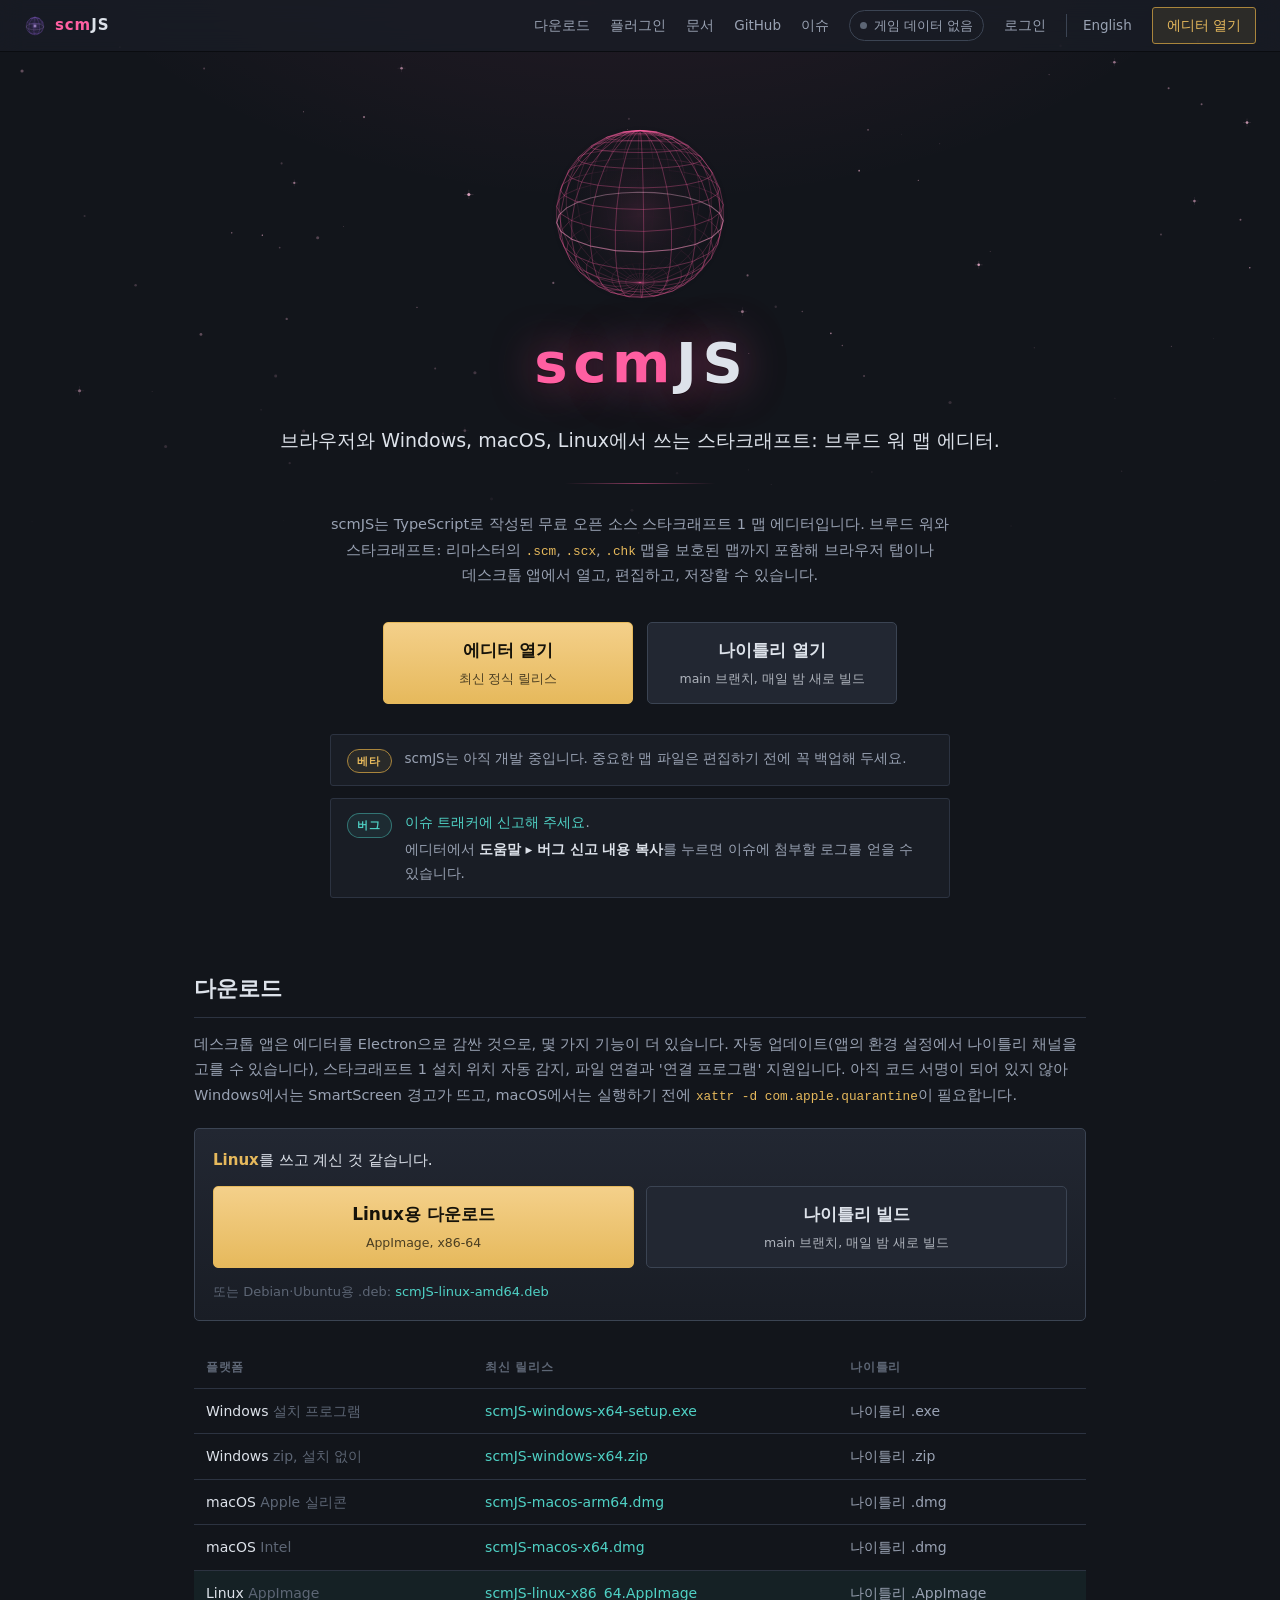
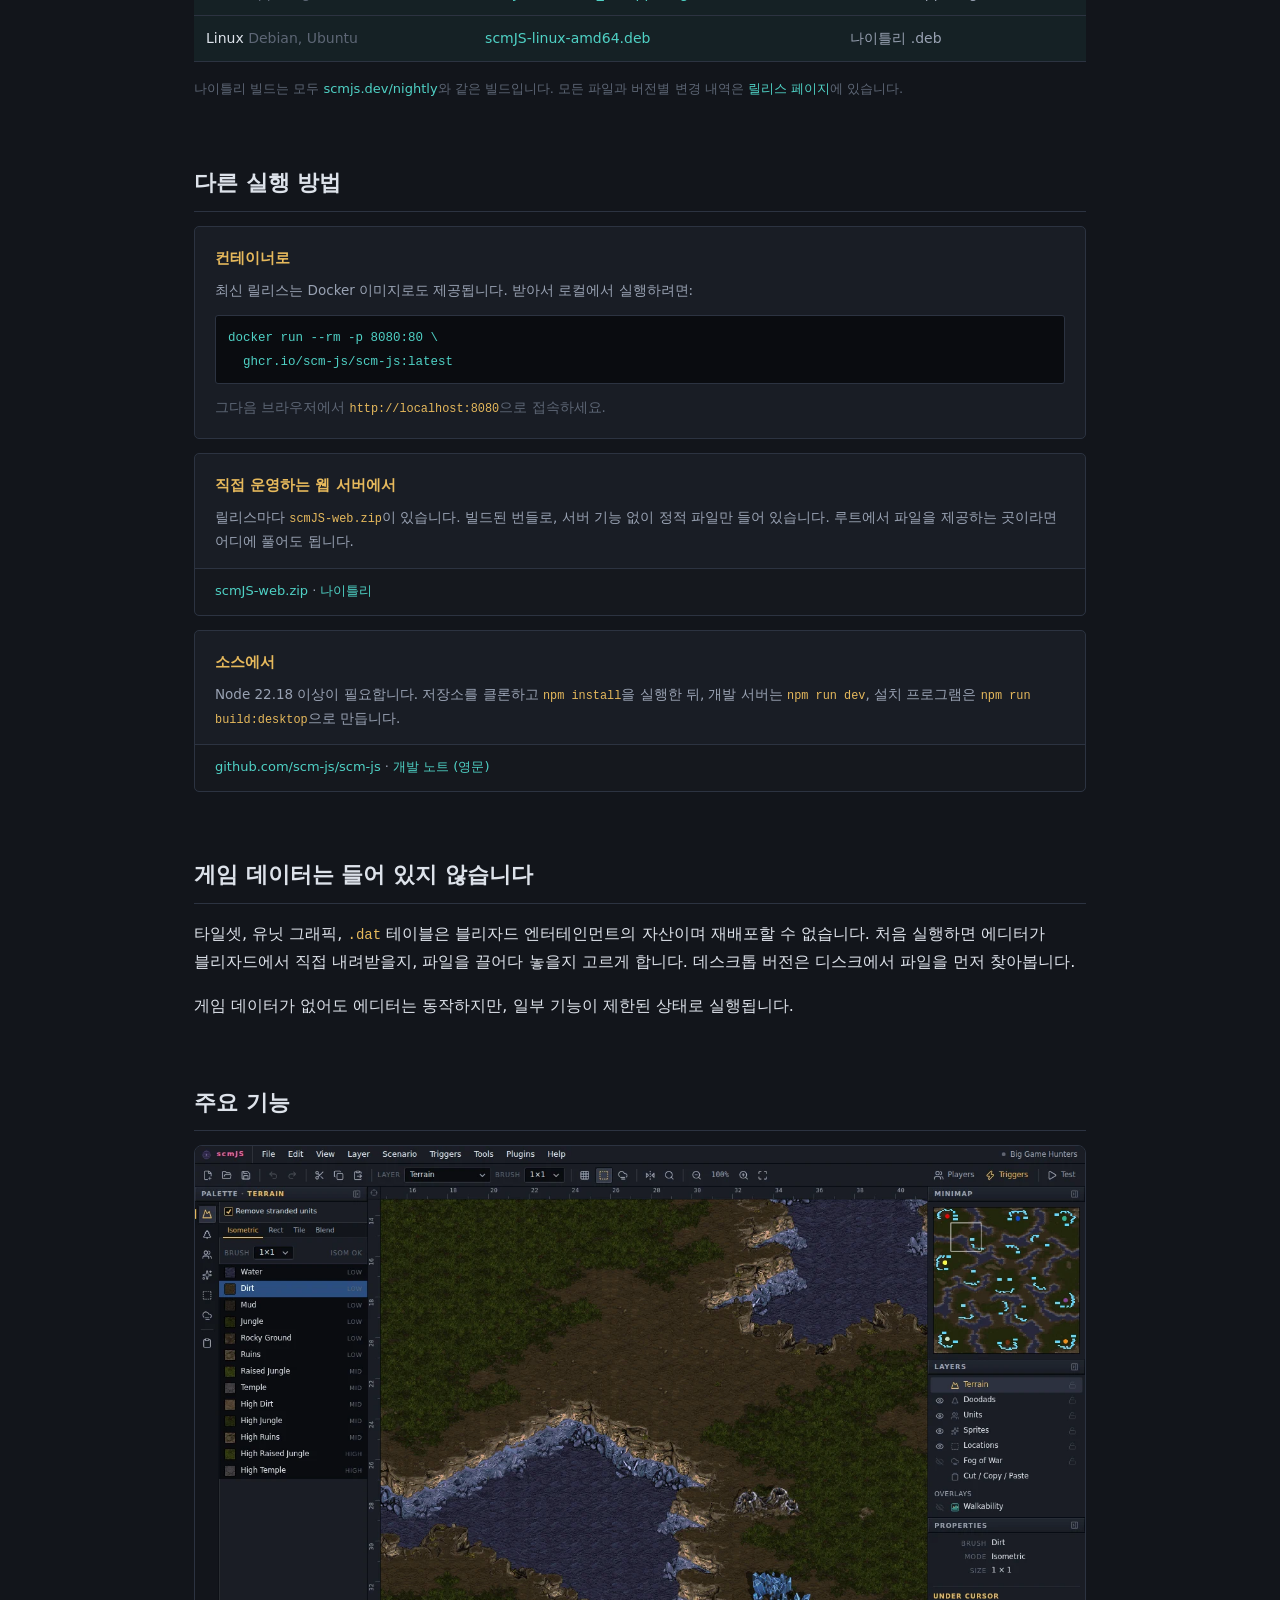
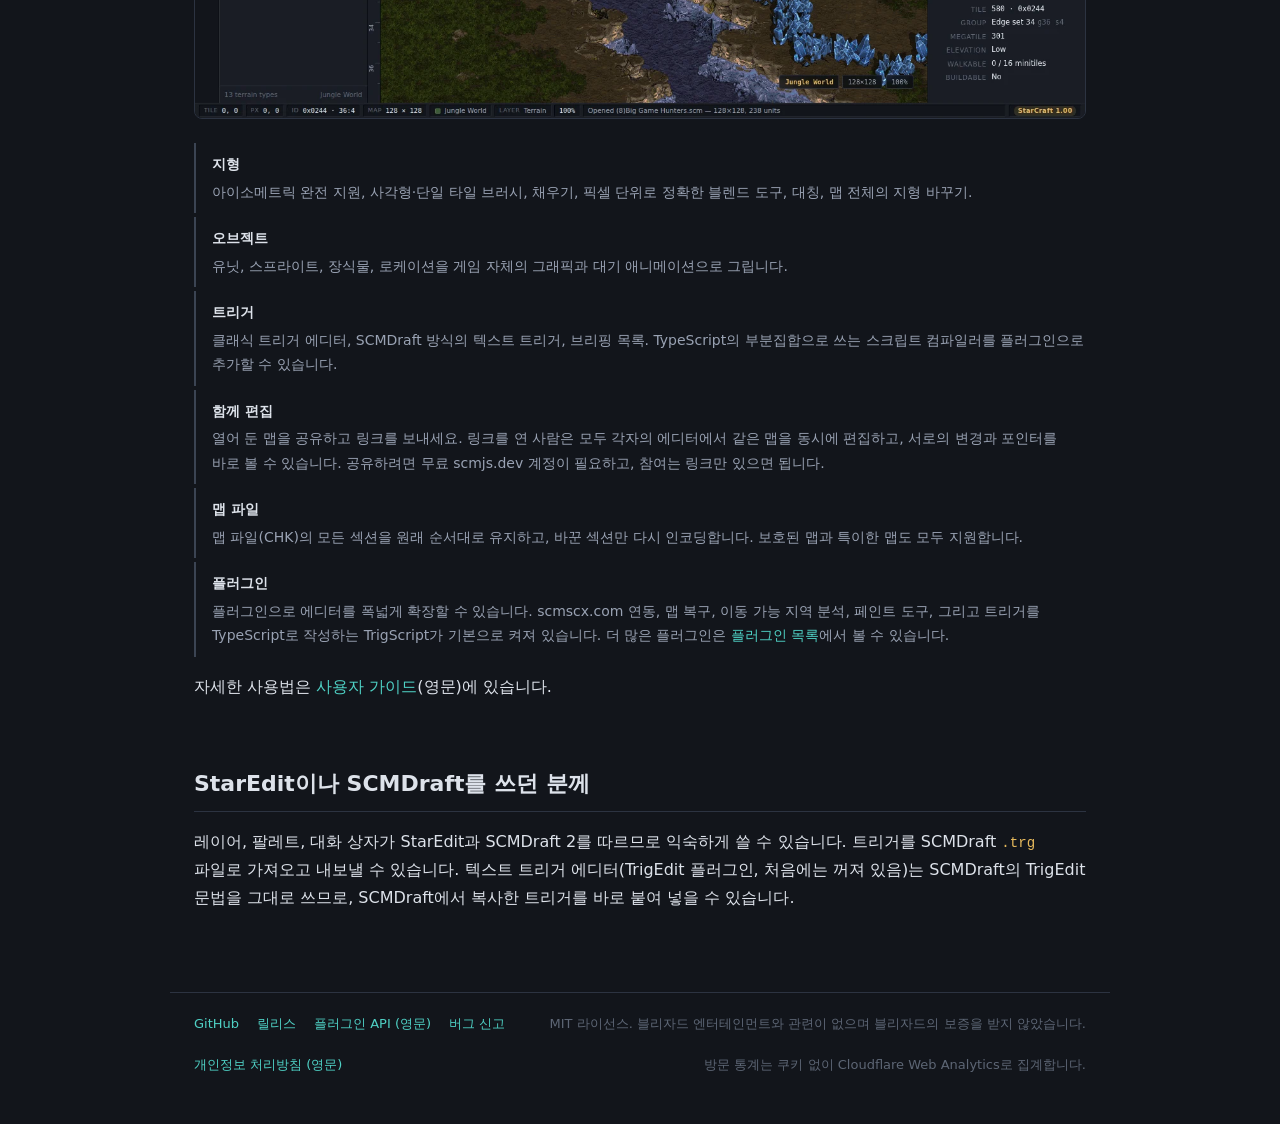
==== commit 664135b4: "Plainer wording on the pages and README, the nightly at scmjs.dev/nightly, and .trg import as the ed" ====
--- a/ko/index.html
+++ b/ko/index.html
@@ -107,7 +107,7 @@
           <span class="btn-main">에디터 열기</span>
           <span class="btn-note" id="stable-note">최신 정식 릴리스</span>
         </a>
-        <a class="btn" href="https://nightly.editor.scmjs.dev">
+        <a class="btn" href="https://scmjs.dev/nightly/">
           <span class="btn-main">나이틀리 열기</span>
           <span class="btn-note" id="nightly-note"
             >main 브랜치, 매일 밤 새로 빌드</span
@@ -257,7 +257,7 @@
 
         <p class="note">
           나이틀리 빌드는 모두
-          <a href="https://nightly.editor.scmjs.dev">nightly.editor.scmjs.dev</a>와
+          <a href="https://scmjs.dev/nightly/">scmjs.dev/nightly</a>와
           같은 빌드입니다. 모든 파일과 버전별 변경 내역은
           <a href="https://github.com/scm-js/scm-js/releases">릴리스 페이지</a>에
           있습니다.
@@ -309,7 +309,7 @@
             <div class="card-main">
               <h3>소스에서</h3>
               <p>
-                Node 22 이상이 필요합니다. 저장소를 클론하고
+                Node 22.18 이상이 필요합니다. 저장소를 클론하고
                 <code>npm install</code>을 실행한 뒤, 개발 서버는
                 <code>npm run dev</code>, 설치 프로그램은
                 <code>npm run build:desktop</code>으로 만듭니다.
@@ -400,10 +400,10 @@
         <h2>StarEdit이나 SCMDraft를 쓰던 분께</h2>
         <p>
           레이어, 팔레트, 대화 상자가 StarEdit과 SCMDraft 2를 따르므로 익숙하게
-          쓸 수 있습니다. 텍스트 트리거 에디터 플러그인으로 트리거를 SCMDraft
-          <code>.trg</code> 파일로 가져오고 내보낼 수 있습니다. SCMDraft의
-          TrigEdit 문법을 그대로 쓰므로, SCMDraft에서 복사한 트리거를 바로 붙여
-          넣을 수 있습니다.
+          쓸 수 있습니다. 트리거를 SCMDraft <code>.trg</code> 파일로 가져오고
+          내보낼 수 있습니다. 텍스트 트리거 에디터(TrigEdit 플러그인, 처음에는
+          꺼져 있음)는 SCMDraft의 TrigEdit 문법을 그대로 쓰므로, SCMDraft에서
+          복사한 트리거를 바로 붙여 넣을 수 있습니다.
         </p>
       </section>
     </main>
--- a/styles.css
+++ b/styles.css
@@ -652,3 +652,7 @@
   .topbar-data-label { display: none; }
   .topbar-links a.topbar-data { padding: 6px; }
 }
+
+/* The privacy page's counting switch. */
+.count-switch { display: flex; align-items: center; gap: 12px; flex-wrap: wrap; }
+.count-switch .btn { display: inline-block; min-width: 0; padding: 8px 16px; font: inherit; cursor: pointer; }
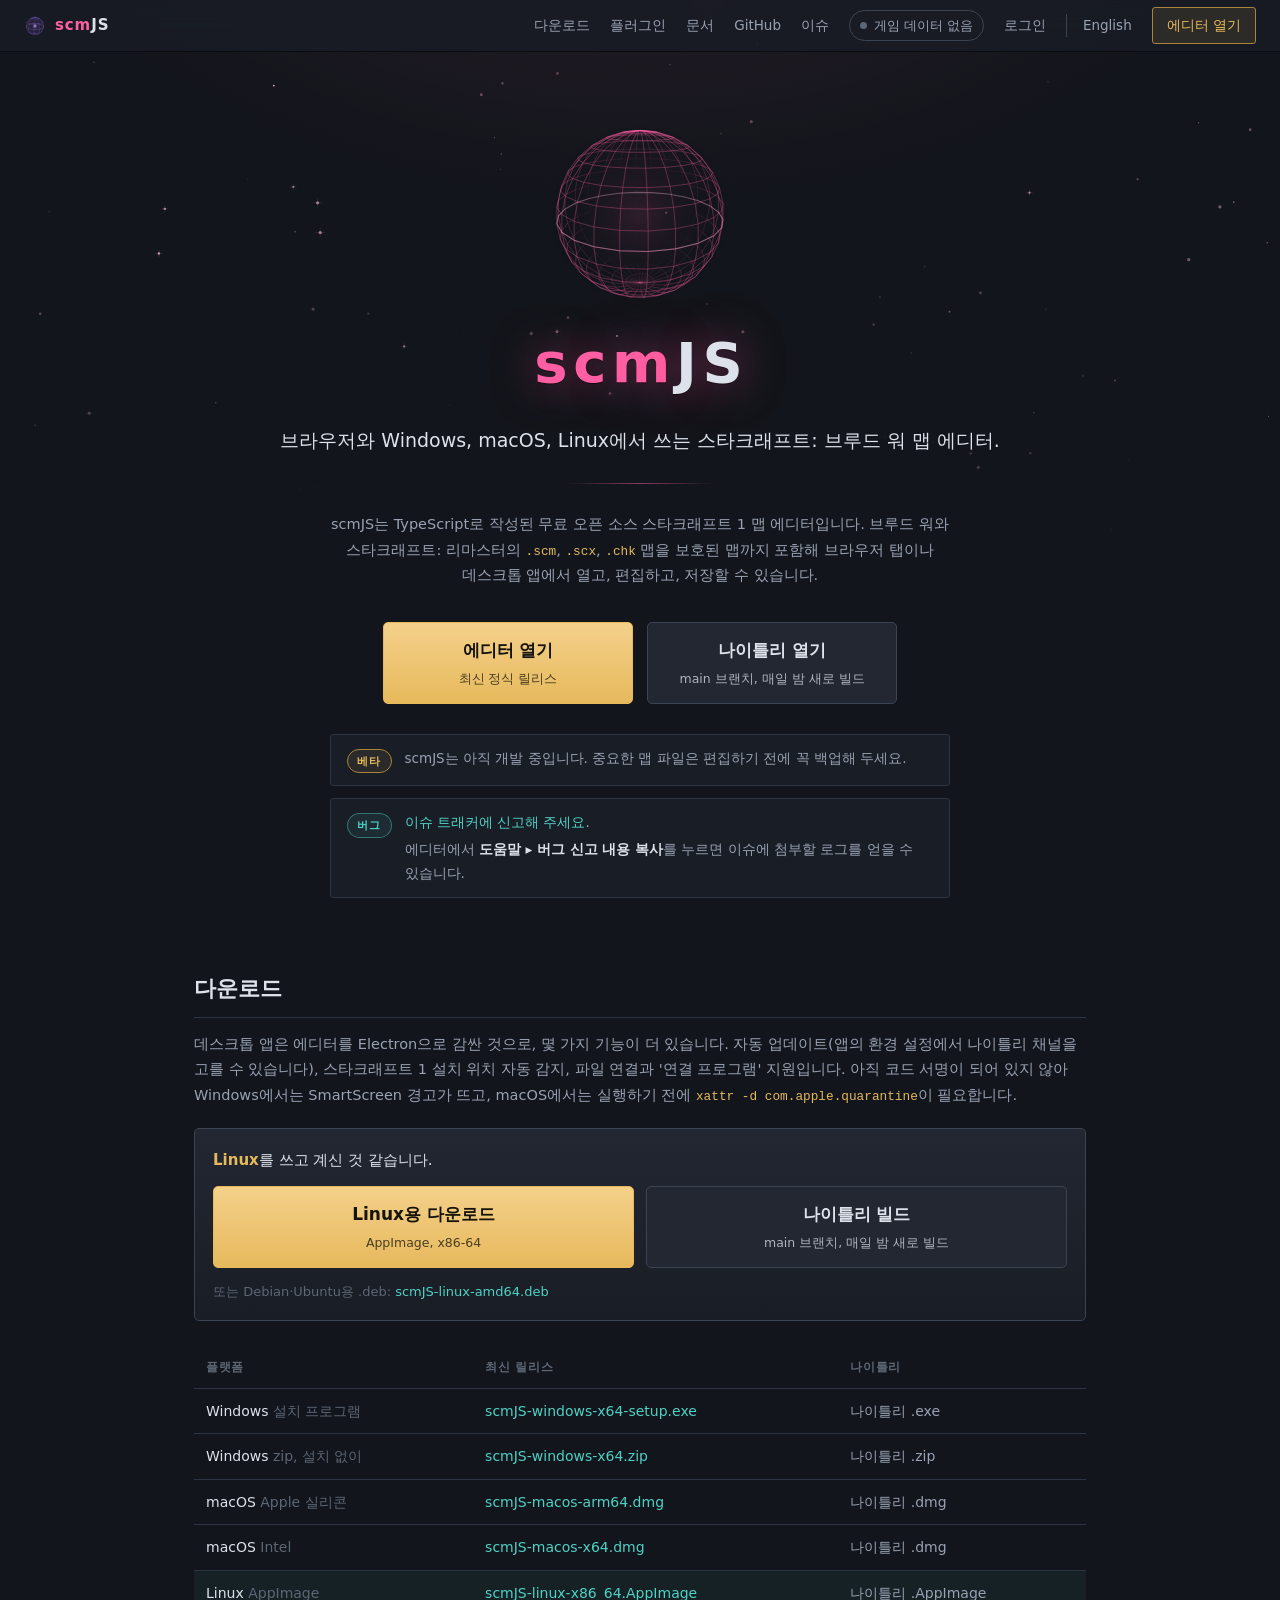
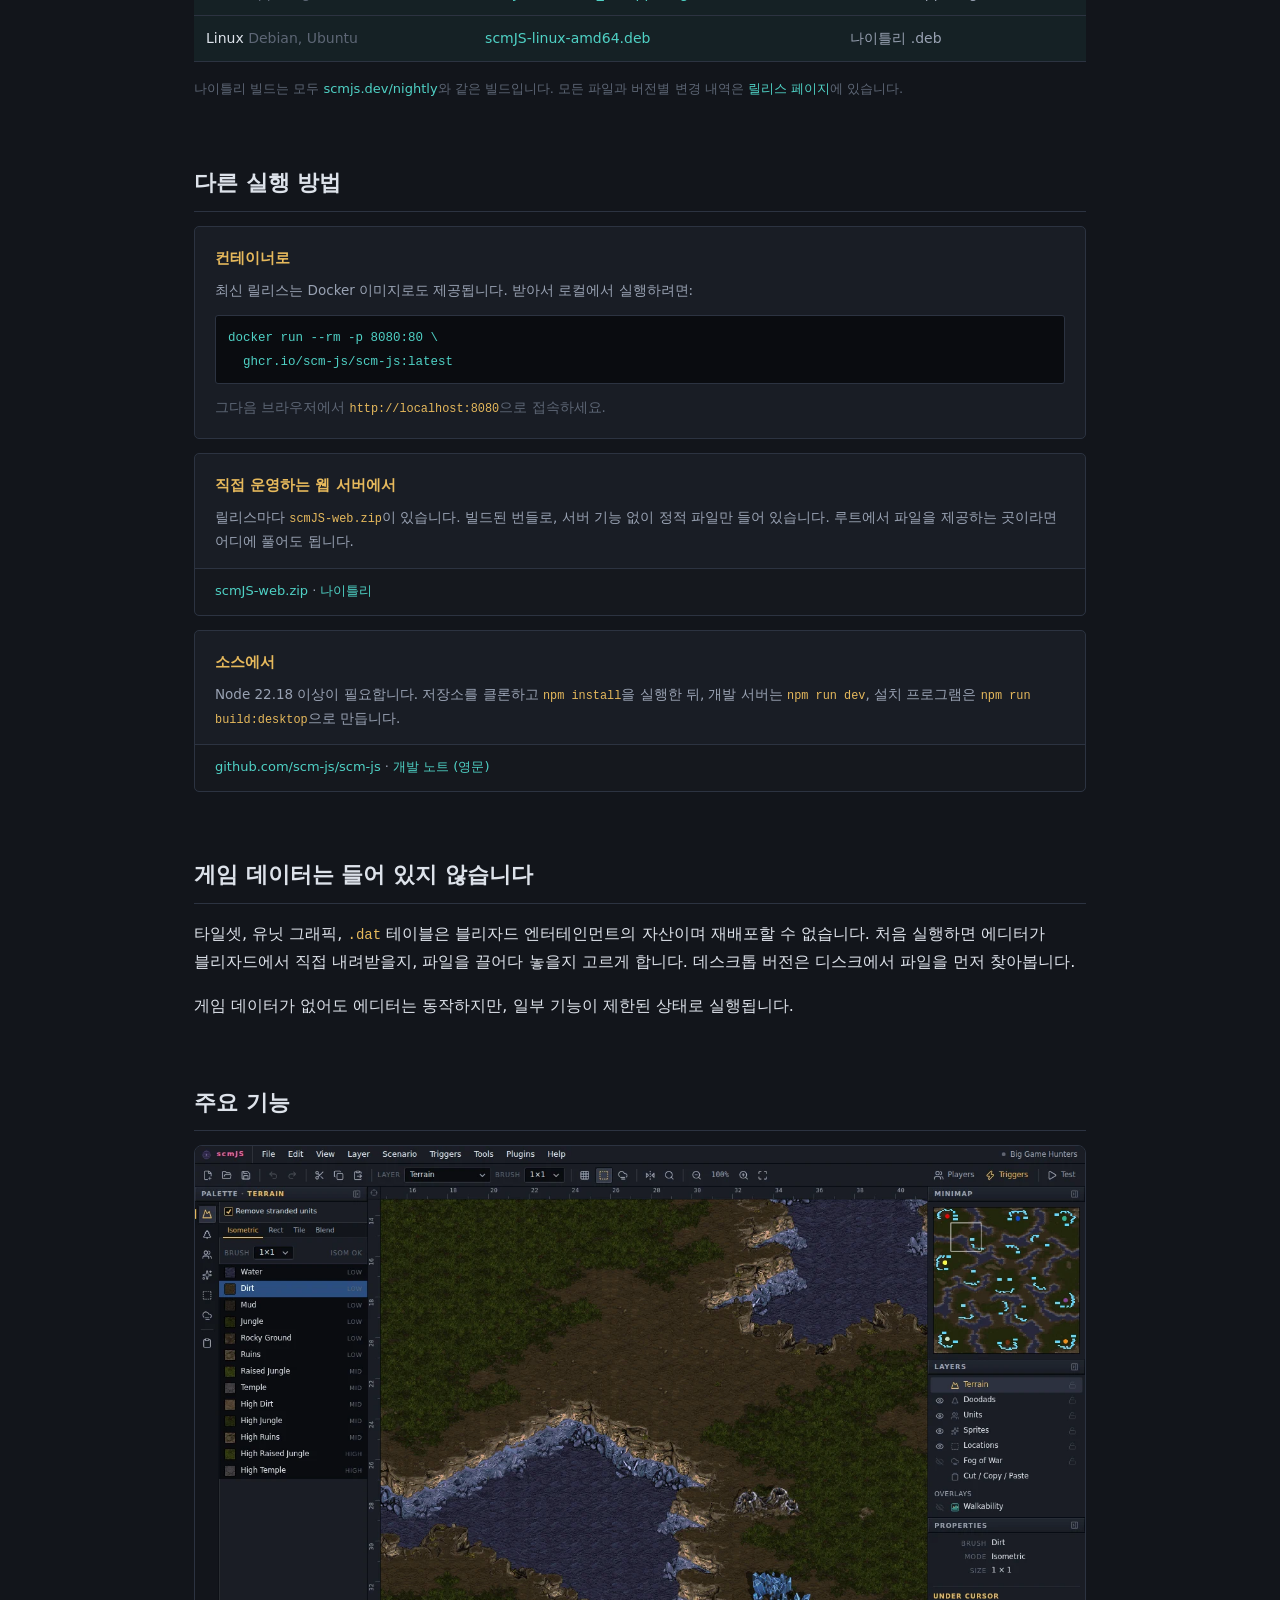
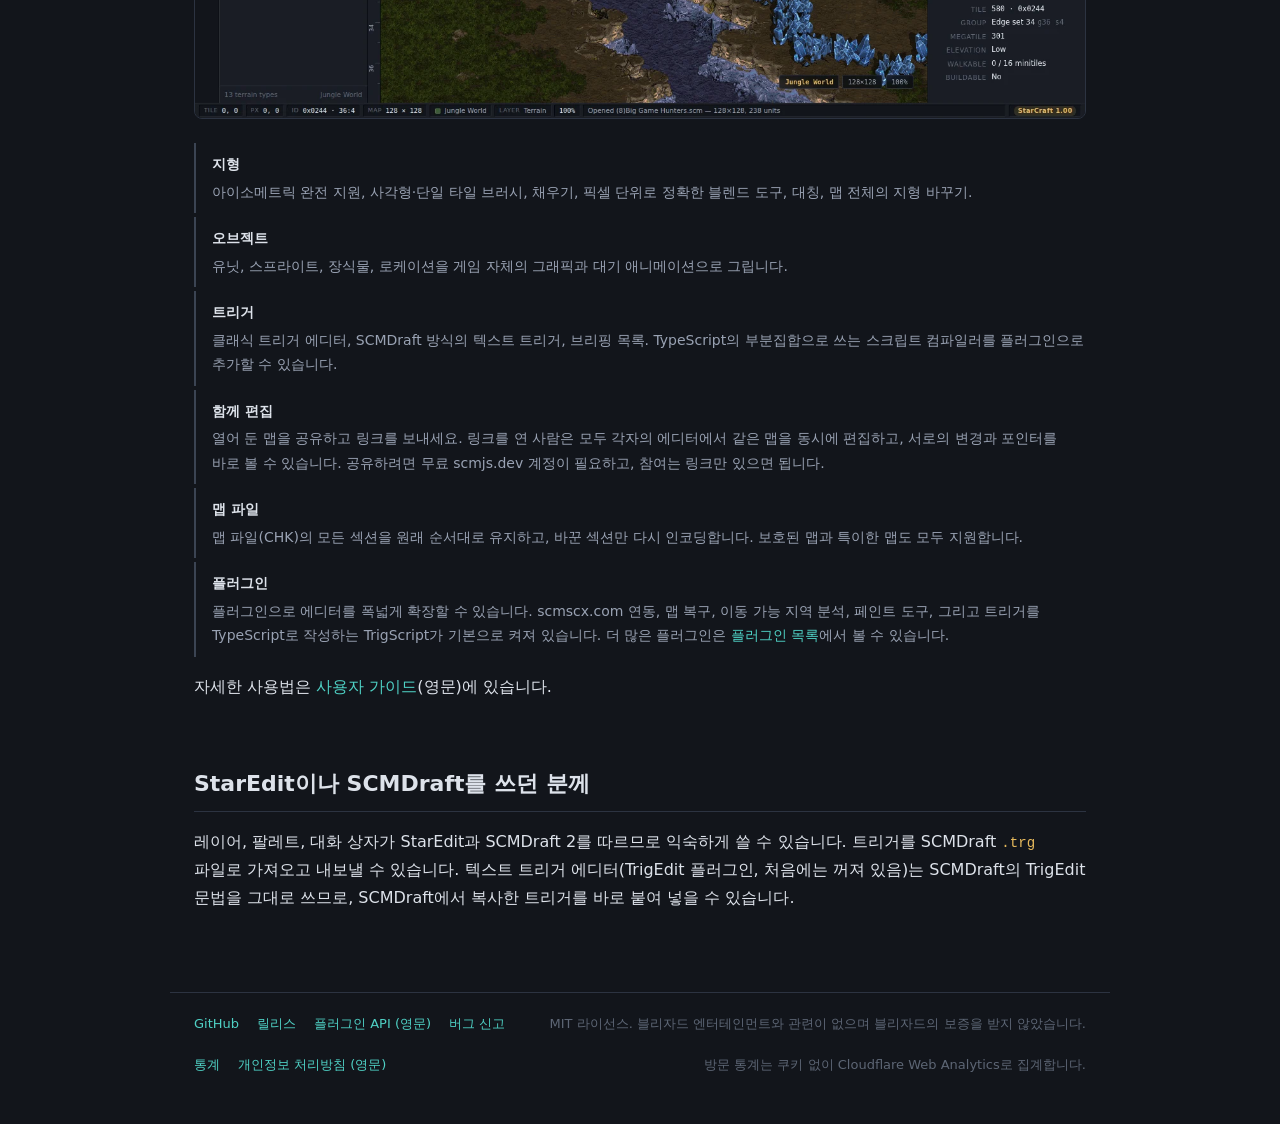
==== commit 92dca4e6: "The numbers page at /stats/, and the privacy page says what it shows stats/index.html (and ko/stats/" ====
--- a/ko/index.html
+++ b/ko/index.html
@@ -417,6 +417,7 @@
         >MIT 라이선스. 블리자드 엔터테인먼트와 관련이 없으며 블리자드의 보증을
         받지 않았습니다.</span
       >
+      <a href="stats/">통계</a>
       <a href="../privacy.html">개인정보 처리방침 (영문)</a>
       <span class="dim">방문 통계는 쿠키 없이 Cloudflare Web Analytics로 집계합니다.</span>
     </footer>
--- a/styles.css
+++ b/styles.css
@@ -656,3 +656,88 @@
 /* The privacy page's counting switch. */
 .count-switch { display: flex; align-items: center; gap: 12px; flex-wrap: wrap; }
 .count-switch .btn { display: inline-block; min-width: 0; padding: 8px 16px; font: inherit; cursor: pointer; }
+
+/* ── The numbers page (stats/) ───────────────────────────── */
+
+/* Made in gold and opened in teal: darker steps of the site's two accents, chosen to clear the
+   lightness band, the chroma floor and colour-blind separation on --bg-2 (worst adjacent
+   ΔE 14.3, deutan). Single-series charts are teal. The size grid is teal in five steps, faint
+   to bright, since more reads as brighter on a dark page. */
+.stats-page {
+  --st-made: #b5891f;
+  --st-opened: #2fa89c;
+  --st-track: var(--bg-3);
+}
+.stats-page section { margin: 56px 0; }
+.stats-page h3 { margin: 0 0 12px; font-size: 14px; font-weight: 600; color: var(--text-dim); }
+.st-line { margin: 0 0 6px; font-size: 17px; color: var(--text); }
+.st-line:empty { display: none; }
+.stats-page .note + div, .stats-page .st-line + div { margin-top: 18px; }
+
+.st-filters { display: flex; flex-wrap: wrap; align-items: center; gap: 12px 18px; margin: 24px 0 28px; font-size: 13.5px; }
+.st-tabs { display: inline-flex; gap: 2px; padding: 2px; border: 1px solid var(--border); border-radius: var(--radius-lg); background: var(--bg-2); }
+.st-tab { padding: 5px 12px; border: 0; border-radius: var(--radius); background: none; color: var(--text-dim); font: inherit; font-size: 13.5px; cursor: pointer; }
+.st-tab:hover { color: var(--text); }
+.st-tab[aria-pressed="true"] { background: var(--bg-4); color: var(--text); }
+#st-sizes .st-tabs { margin-bottom: 14px; }
+#stats.is-redrawing { opacity: 0.6; }
+
+.st-tiles { display: grid; grid-template-columns: repeat(auto-fill, minmax(130px, 1fr)); gap: 12px; }
+.st-tile { display: flex; flex-direction: column; gap: 2px; padding: 14px 16px; border: 1px solid var(--border); border-radius: var(--radius-lg); background: var(--bg-2); }
+.st-tile-value { font-size: 26px; font-weight: 600; color: var(--text); line-height: 1.2; }
+.st-tile-label { font-size: 12.5px; color: var(--text-faint); }
+#st-mirror .st-tile, #st-keys .st-tile { max-width: 260px; margin-bottom: 18px; }
+
+.st-cols { display: grid; grid-template-columns: repeat(auto-fit, minmax(280px, 1fr)); gap: 28px 40px; }
+.st-cols + .st-cols { margin-top: 28px; }
+
+.st-bars { display: flex; flex-direction: column; gap: 6px; }
+.st-bar-row { display: grid; grid-template-columns: minmax(110px, 38%) 1fr; align-items: center; gap: 12px; font-size: 13.5px; }
+.st-bar-name { color: var(--text-dim); overflow-wrap: anywhere; }
+.st-bar-track { display: flex; align-items: center; gap: 8px; min-width: 0; }
+.st-bar { display: block; height: 14px; border-radius: 0 4px 4px 0; background: var(--st-opened); flex: none; max-width: calc(100% - 56px); }
+.st-bar-value { color: var(--text); font-variant-numeric: tabular-nums; white-space: nowrap; font-size: 12.5px; }
+.st-pair .st-bar-track { flex-direction: column; align-items: stretch; gap: 2px; }
+.st-pair-line { display: flex; align-items: center; gap: 8px; }
+.st-pair .st-bar { height: 10px; }
+.st-bar.is-made { background: var(--st-made); }
+.st-bar.is-opened { background: var(--st-opened); }
+
+.st-legend { display: flex; gap: 18px; margin-bottom: 8px; font-size: 12.5px; color: var(--text-dim); }
+.st-legend-item { display: inline-flex; align-items: center; gap: 6px; }
+.st-key { display: inline-block; width: 12px; height: 10px; border-radius: 2px; }
+.st-key-made { background: var(--st-made); }
+.st-key-opened { background: var(--st-opened); }
+
+.st-grid { display: inline-grid; gap: 2px; font-size: 11.5px; }
+.st-grid-head, .st-grid-corner { display: flex; align-items: center; justify-content: center; padding: 2px 6px; color: var(--text-faint); font-variant-numeric: tabular-nums; }
+.st-cell { display: block; aspect-ratio: 1; min-height: 22px; border-radius: 2px; background: var(--bg-2); }
+.st-cell.step-1 { background: #1f3b3c; }
+.st-cell.step-2 { background: #22575a; }
+.st-cell.step-3 { background: #267a78; }
+.st-cell.step-4 { background: #2fa89c; }
+.st-cell.step-5 { background: #4fd1c5; }
+.st-cell[tabindex]:hover, .st-cell[tabindex]:focus-visible { outline: 2px solid var(--text); outline-offset: 1px; }
+.st-ramp { display: flex; align-items: center; gap: 2px; margin-top: 10px; font-size: 12px; color: var(--text-faint); }
+.st-ramp span:first-child { margin-right: 8px; }
+.st-ramp .st-cell { width: 16px; min-height: 12px; aspect-ratio: auto; height: 12px; }
+
+.st-hours { display: grid; grid-template-columns: repeat(24, 1fr); gap: 2px; align-items: end; height: 140px; border-bottom: 1px solid var(--border); }
+.st-hour { display: flex; align-items: flex-end; height: 100%; }
+.st-hour-bar { display: block; width: 100%; max-width: 24px; margin: 0 auto; border-radius: 4px 4px 0 0; background: var(--st-opened); }
+.st-hour[tabindex]:hover .st-hour-bar, .st-hour[tabindex]:focus-visible .st-hour-bar { background: #4fd1c5; }
+.st-hour:focus-visible { outline: none; }
+.st-hours-axis { position: relative; height: 18px; font-size: 11.5px; color: var(--text-faint); font-variant-numeric: tabular-nums; }
+.st-hours-axis span { position: absolute; transform: translateX(-50%); top: 2px; }
+.st-hours-box .note { margin-top: 4px; }
+
+.st-tip { position: absolute; z-index: 5; display: flex; flex-direction: column; padding: 6px 10px; border: 1px solid var(--border-strong); border-radius: var(--radius); background: var(--bg-0); font-size: 12.5px; pointer-events: none; }
+.st-tip strong { color: var(--text); font-size: 14px; }
+.st-tip span { color: var(--text-dim); }
+
+.st-table { margin-top: 12px; font-size: 13px; }
+.st-table summary { color: var(--text-faint); cursor: pointer; }
+.st-table table { margin-top: 8px; border-collapse: collapse; }
+.st-table th, .st-table td { padding: 3px 16px 3px 0; text-align: left; border-bottom: 1px solid var(--border); font-weight: 400; }
+.st-table td { color: var(--text); font-variant-numeric: tabular-nums; }
+.st-table th { color: var(--text-dim); }
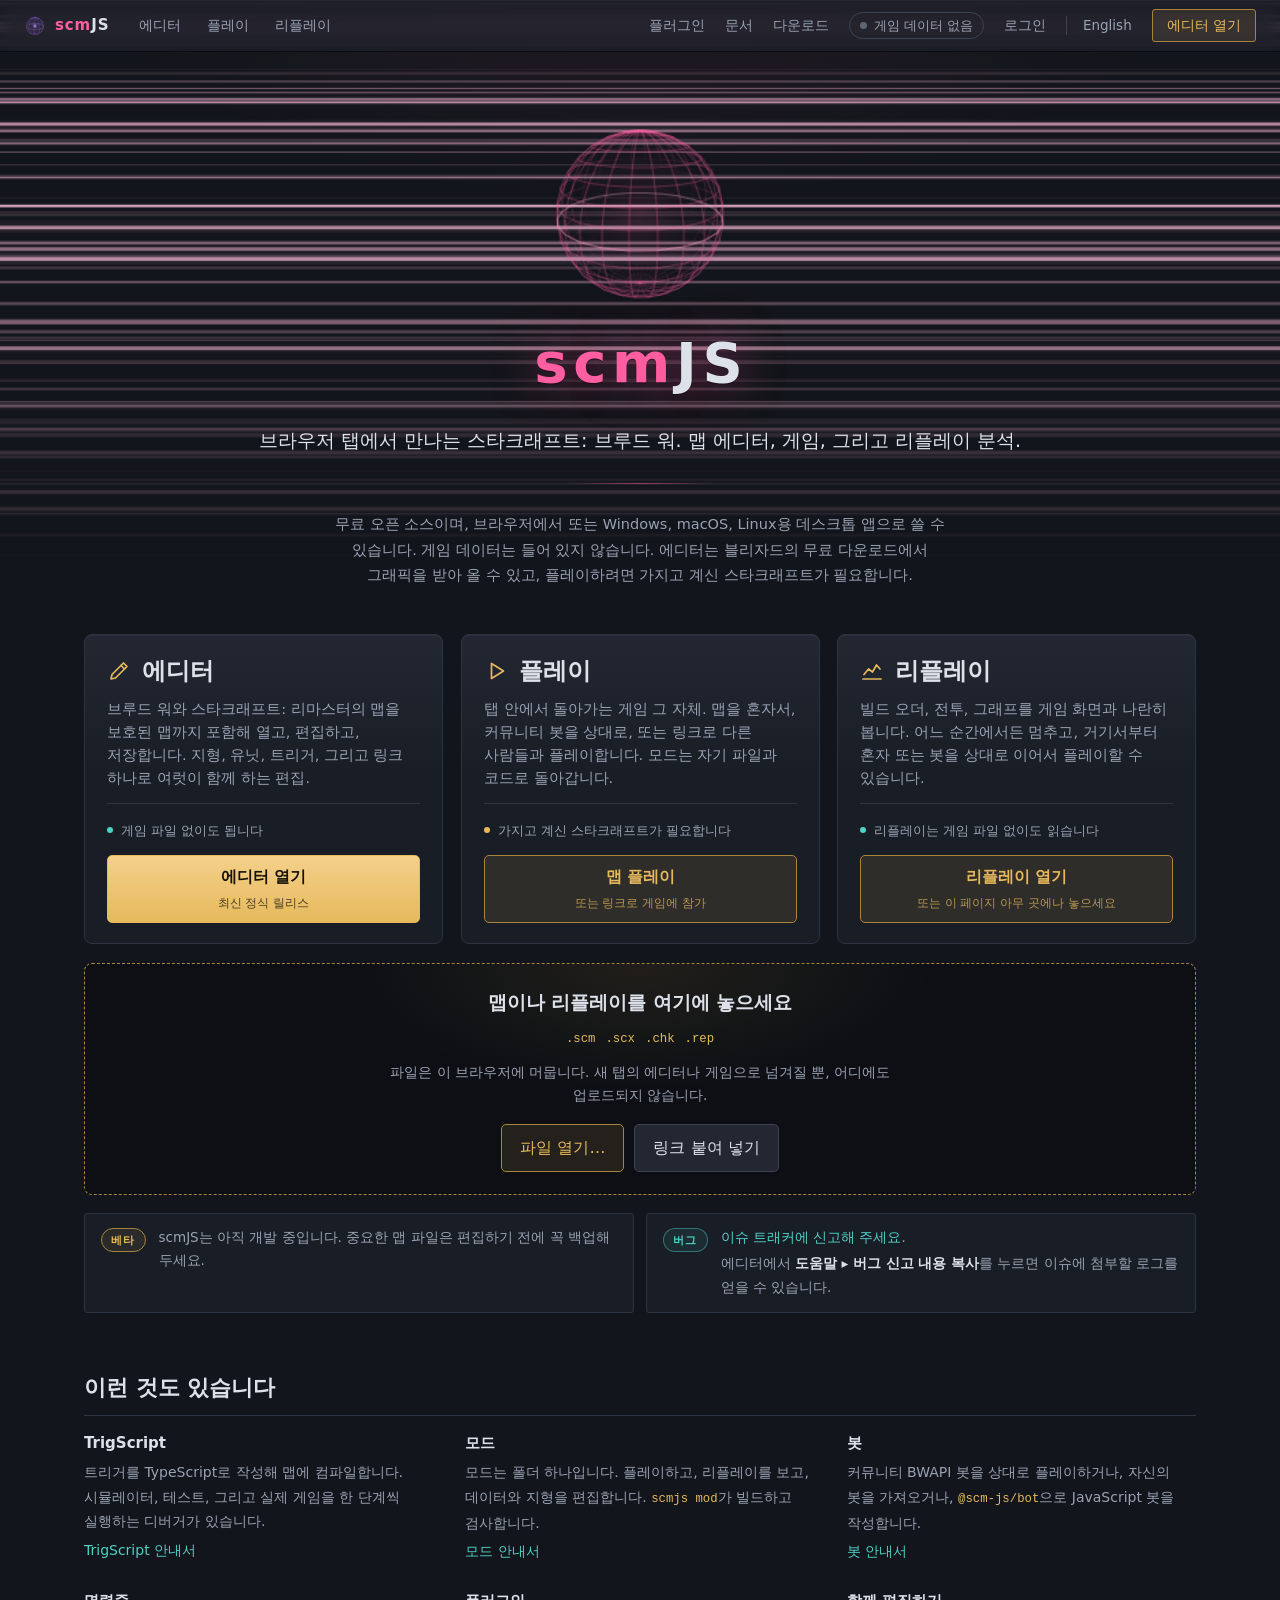
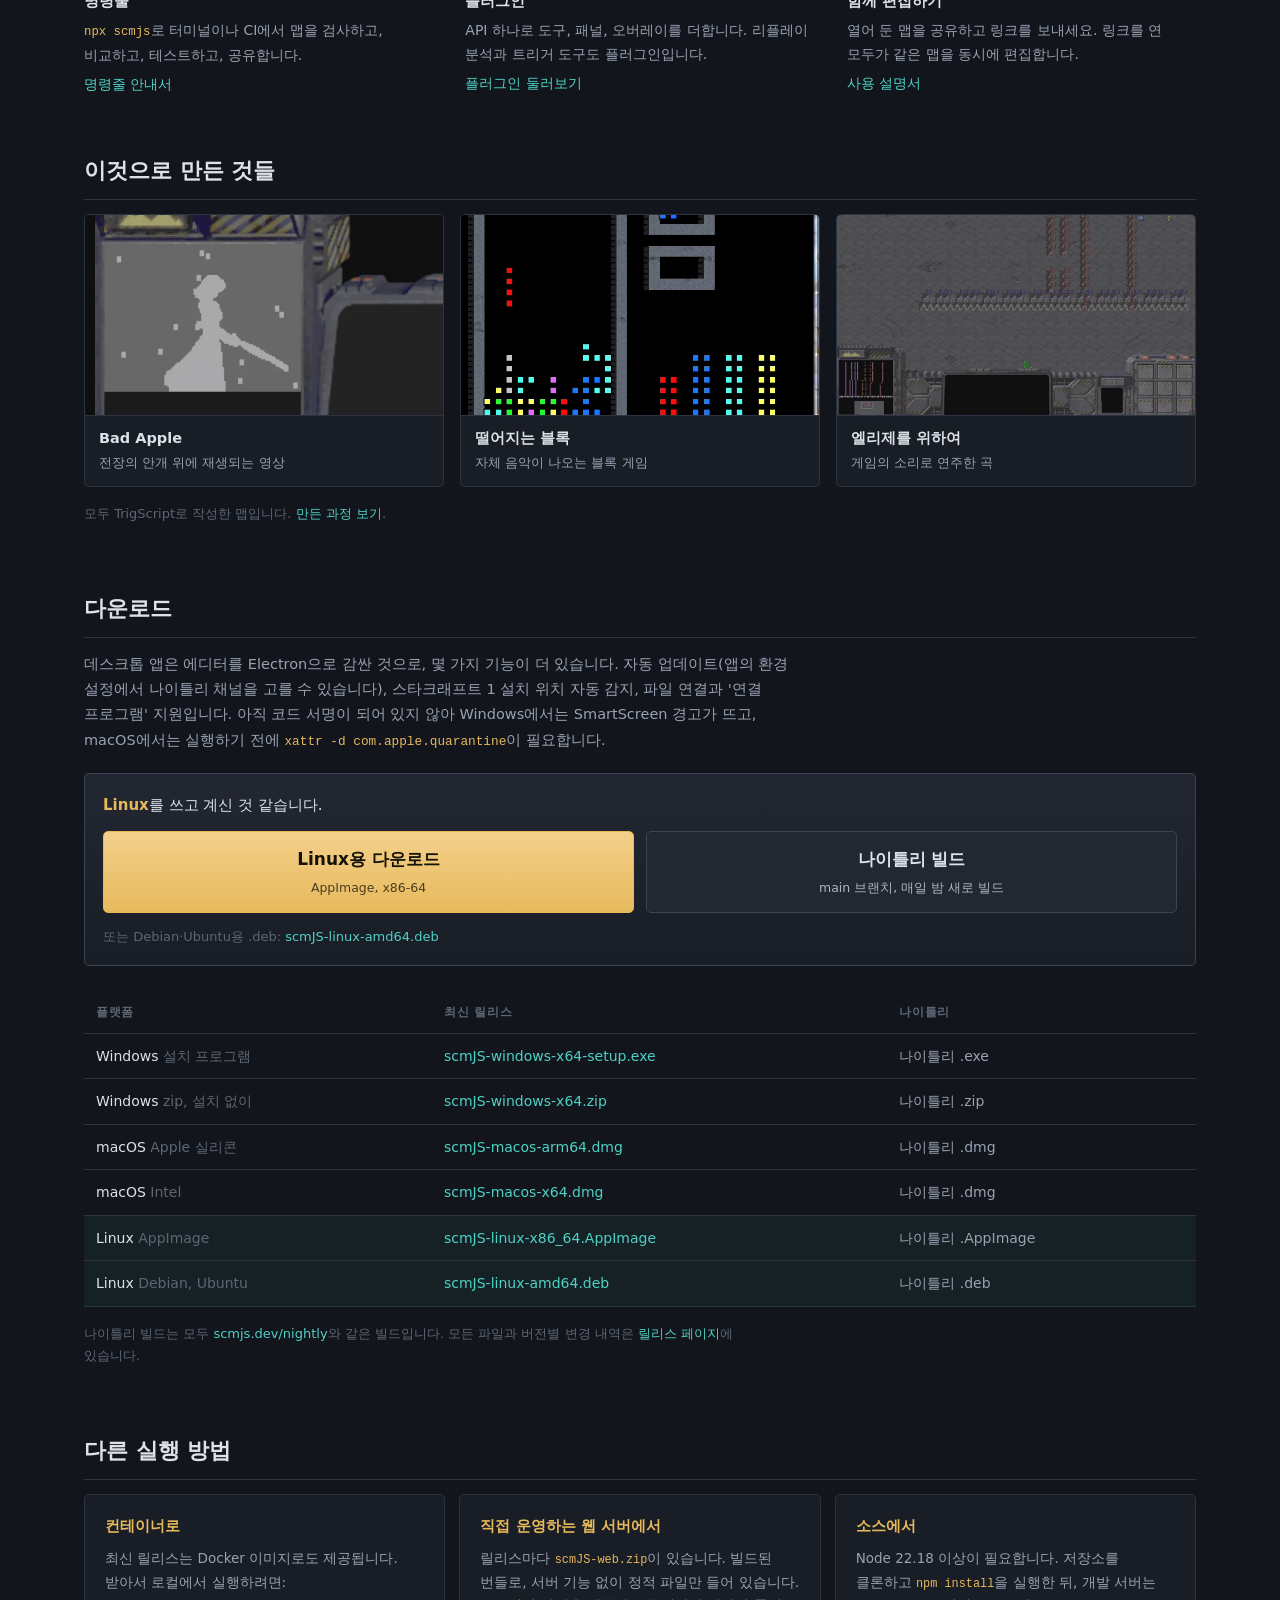
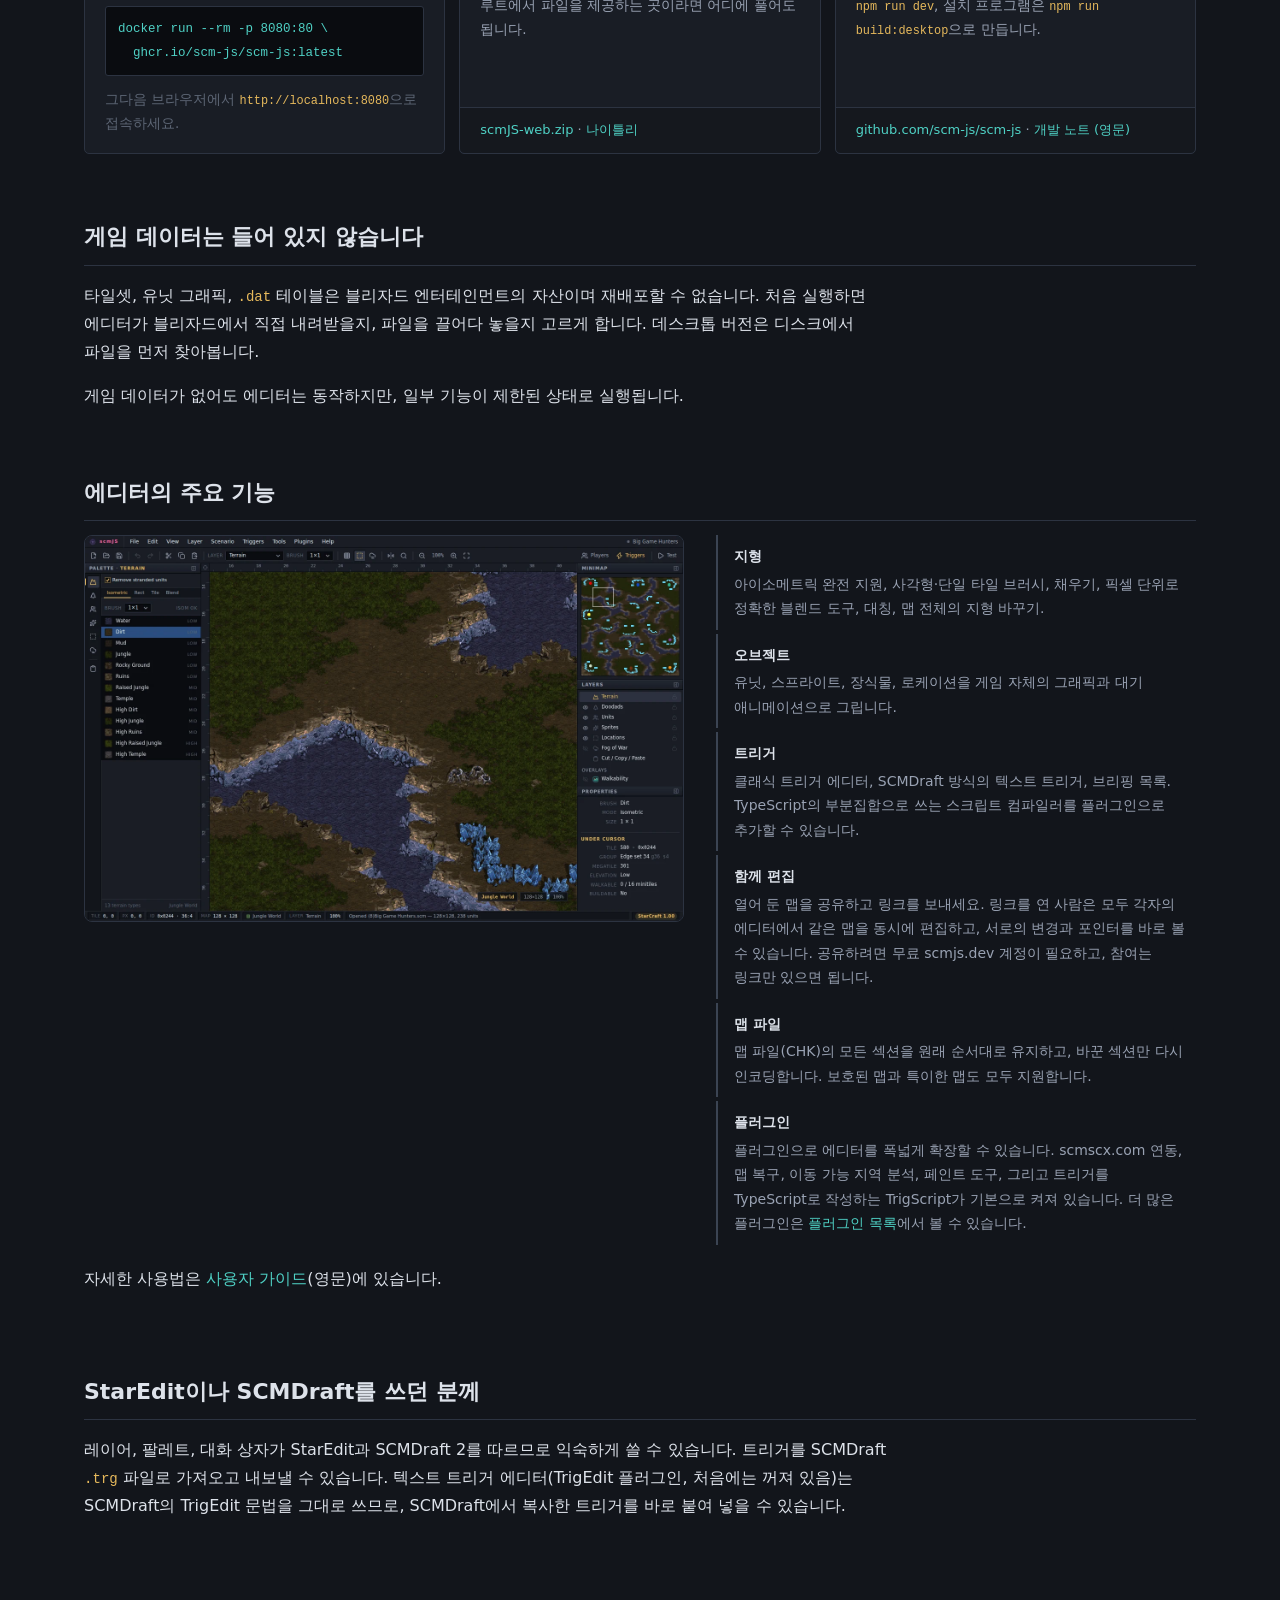
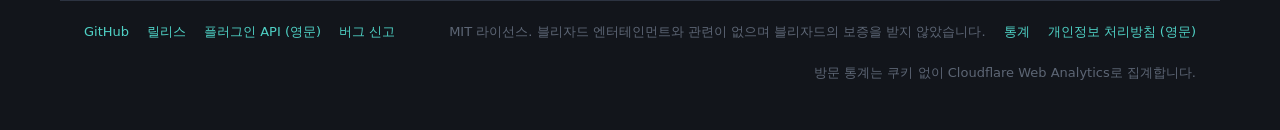
==== commit 291a88f4: "The site around three doors: the editor, the game, and replay analysis The home page was a landing p" ====
--- a/ko/index.html
+++ b/ko/index.html
@@ -3,7 +3,7 @@
   <head>
     <meta charset="utf-8" />
     <meta name="viewport" content="width=device-width, initial-scale=1" />
-    <title>scmJS — 브라우저와 Windows, macOS, Linux에서 쓰는 스타크래프트: 브루드 워 맵 에디터</title>
+    <title>scmJS — 브라우저에서 쓰는 스타크래프트: 브루드 워 맵 에디터, 게임, 리플레이 분석</title>
     <meta
       name="description"
       content="브라우저와 Windows, macOS, Linux에서 실행되는 무료 오픈 소스 스타크래프트·브루드 워 맵 에디터입니다. 보호된 맵을 포함해 .scm, .scx, .chk 파일을 열고, 게임에서 플레이할 수 있는 맵으로 저장합니다."
@@ -14,8 +14,10 @@
     <link rel="alternate" hreflang="x-default" href="https://scmjs.dev/" />
     <script src="../lang.js" defer></script>
     <script src="../header.js" defer></script>
+    <script src="../open.js" defer></script>
     <link rel="icon" href="../favicon.svg" type="image/svg+xml" />
     <link rel="stylesheet" href="../styles.css" />
+    <link rel="stylesheet" href="../header.css" />
     <script src="../globe.js" defer></script>
     <meta property="og:site_name" content="scmJS" />
     <meta property="og:title" content="scmJS — 스타크래프트: 브루드 워 맵 에디터" />
@@ -59,21 +61,22 @@
   <body>
     <!-- The Korean copy of index.html: the same markup, links and file names, the words in
          Korean. Shared with index.html, plugins.html and ko/plugins.html; keep the four in step. -->
-    <nav class="topbar">
-      <a class="topbar-mark" href="./">
+    <nav class="topbar" data-here="">
+      <a class="topbar-mark" href="/ko/">
         <img src="../logo.svg" alt="" width="22" height="22" />
         <span>scm<span>JS</span></span>
       </a>
+      <div class="topbar-doors">
+        <a href="/editor/" data-door="editor">에디터</a>
+        <a href="/play/" data-door="play">플레이</a>
+        <a href="/replay/" data-door="replays">리플레이</a>
+      </div>
       <div class="topbar-links">
-        <a href="#download">다운로드</a>
-        <a href="plugins.html">플러그인</a>
-        <a href="https://docs.scmjs.dev">문서</a>
-        <a class="topbar-github" href="https://github.com/scm-js/scm-js">GitHub</a>
-        <a class="topbar-issues" href="https://github.com/scm-js/scm-js/issues">이슈</a>
+        <a class="topbar-more" href="/ko/plugins.html">플러그인</a>
+        <a class="topbar-more" href="https://docs.scmjs.dev">문서</a>
+        <a class="topbar-more" href="/ko/#download">다운로드</a>
         <a class="lang-switch" href="/" lang="en" hreflang="en" data-lang="en">English</a>
-        <a class="topbar-cta" href="/editor/"
-          >에디터 열기</a
-        >
+        <a class="topbar-cta" href="/editor/">에디터 열기</a>
       </div>
     </nav>
     <canvas class="stars" id="stars" hidden aria-hidden="true"></canvas>
@@ -91,51 +94,156 @@
       <p class="wordmark">scm<span>JS</span></p>
 
       <h1 class="tagline">
-        브라우저와 Windows, macOS, Linux에서 쓰는 스타크래프트: 브루드 워 맵 에디터.
+        브라우저 탭에서 만나는 스타크래프트: 브루드 워. 맵 에디터, 게임, 그리고
+        리플레이 분석.
       </h1>
       <div class="rule"></div>
       <p class="sub">
-        scmJS는 TypeScript로 작성된 무료 오픈 소스 스타크래프트 1 맵
-        에디터입니다. 브루드 워와 스타크래프트: 리마스터의
-        <code>.scm</code>, <code>.scx</code>, <code>.chk</code> 맵을 보호된
-        맵까지 포함해 브라우저 탭이나 데스크톱 앱에서 열고, 편집하고, 저장할 수
-        있습니다.
+        무료 오픈 소스이며, 브라우저에서 또는 Windows, macOS, Linux용 데스크톱
+        앱으로 쓸 수 있습니다. 게임 데이터는 들어 있지 않습니다. 에디터는
+        블리자드의 무료 다운로드에서 그래픽을 받아 올 수 있고, 플레이하려면
+        가지고 계신 스타크래프트가 필요합니다.
       </p>
 
-      <div class="launch">
-        <a class="btn primary" href="/editor/">
-          <span class="btn-main">에디터 열기</span>
-          <span class="btn-note" id="stable-note">최신 정식 릴리스</span>
-        </a>
-        <a class="btn" href="https://scmjs.dev/nightly/">
-          <span class="btn-main">나이틀리 열기</span>
-          <span class="btn-note" id="nightly-note"
-            >main 브랜치, 매일 밤 새로 빌드</span
-          >
-        </a>
+    </header>
+
+    <div class="wide">
+      <section class="doors" aria-label="scmJS로 할 수 있는 일">
+        <article class="door">
+          <h2><svg viewBox="0 0 24 24" fill="none" stroke="currentColor" stroke-width="1.7" stroke-linecap="round" stroke-linejoin="round" aria-hidden="true"><path d="M4 20l4.5-1L20 7.5 16.5 4 5 15.5 4 20z"/><path d="M14 6.5l3.5 3.5"/></svg>에디터</h2>
+          <p>브루드 워와 스타크래프트: 리마스터의 맵을 보호된 맵까지 포함해 열고, 편집하고, 저장합니다. 지형, 유닛, 트리거, 그리고 링크 하나로 여럿이 함께 하는 편집.</p>
+          <div class="door-foot">
+            <div class="needs">게임 파일 없이도 됩니다</div>
+            <div class="door-acts">
+              <a class="btn primary" href="/editor/">
+                <span class="btn-main">에디터 열기</span>
+                <span class="btn-note" id="stable-note">최신 정식 릴리스</span>
+              </a>
+            </div>
+          </div>
+        </article>
+        <article class="door">
+          <h2><svg viewBox="0 0 24 24" fill="none" stroke="currentColor" stroke-width="1.7" stroke-linecap="round" stroke-linejoin="round" aria-hidden="true"><path d="M7.5 4.5v15l12-7.5-12-7.5z"/></svg>플레이</h2>
+          <p>탭 안에서 돌아가는 게임 그 자체. 맵을 혼자서, 커뮤니티 봇을 상대로, 또는 링크로 다른 사람들과 플레이합니다. 모드는 자기 파일과 코드로 돌아갑니다.</p>
+          <div class="door-foot">
+            <div class="needs own">가지고 계신 스타크래프트가 필요합니다</div>
+            <div class="door-acts">
+              <a class="btn goldline" href="/play/">
+                <span class="btn-main">맵 플레이</span>
+                <span class="btn-note">또는 링크로 게임에 참가</span>
+              </a>
+            </div>
+          </div>
+        </article>
+        <article class="door">
+          <h2><svg viewBox="0 0 24 24" fill="none" stroke="currentColor" stroke-width="1.7" stroke-linecap="round" stroke-linejoin="round" aria-hidden="true"><path d="M3 20h18"/><path d="M4 15.5l4.5-5.5 4 3 4-7 3.5 4"/></svg>리플레이</h2>
+          <p>빌드 오더, 전투, 그래프를 게임 화면과 나란히 봅니다. 어느 순간에서든 멈추고, 거기서부터 혼자 또는 봇을 상대로 이어서 플레이할 수 있습니다.</p>
+          <div class="door-foot">
+            <div class="needs">리플레이는 게임 파일 없이도 읽습니다</div>
+            <div class="door-acts">
+              <a class="btn goldline" href="/replay/">
+                <span class="btn-main">리플레이 열기</span>
+                <span class="btn-note">또는 이 페이지 아무 곳에나 놓으세요</span>
+              </a>
+            </div>
+          </div>
+        </article>
+      </section>
+
+      <div class="drop" data-drop>
+        <strong>맵이나 리플레이를 여기에 놓으세요</strong>
+        <span class="drop-types"><code>.scm</code> <code>.scx</code> <code>.chk</code> <code>.rep</code></span>
+        <small>
+          파일은 이 브라우저에 머뭅니다. 새 탭의 에디터나 게임으로 넘겨질 뿐,
+          어디에도 업로드되지 않습니다.
+        </small>
+        <div class="drop-acts">
+          <button class="btn goldline mid" type="button" data-open-file>파일 열기…</button>
+          <button class="btn mid" type="button" data-paste-link>링크 붙여 넣기</button>
+        </div>
       </div>
-
-      <p class="beta">
-        <span class="beta-chip">베타</span>
-        scmJS는 아직 개발 중입니다. 중요한 맵 파일은 편집하기 전에 꼭 백업해
-        두세요.
-      </p>
-
-      <p class="beta bugs">
-        <span class="beta-chip bugs-chip">버그</span>
-        <span>
-          <span class="bugs-lead"
-            ><a href="https://github.com/scm-js/scm-js/issues/new"
-              >이슈 트래커에 신고해 주세요</a
-            >.</span
-          >
-          에디터에서 <strong>도움말 ▸ 버그 신고 내용 복사</strong>를 누르면
-          이슈에 첨부할 로그를 얻을 수 있습니다.
-        </span>
-      </p>
-    </header>
-
-    <main>
+      <div class="sheet" data-sheet hidden></div>
+
+      <div class="notices">
+        <p class="beta">
+          <span class="beta-chip">베타</span>
+          scmJS는 아직 개발 중입니다. 중요한 맵 파일은 편집하기 전에 꼭 백업해
+          두세요.
+        </p>
+        <p class="beta bugs">
+          <span class="beta-chip bugs-chip">버그</span>
+          <span>
+            <span class="bugs-lead"
+              ><a href="https://github.com/scm-js/scm-js/issues/new"
+                >이슈 트래커에 신고해 주세요</a
+              >.</span
+            >
+            에디터에서 <strong>도움말 ▸ 버그 신고 내용 복사</strong>를 누르면
+            이슈에 첨부할 로그를 얻을 수 있습니다.
+          </span>
+        </p>
+      </div>
+
+      <section id="also">
+        <h2>이런 것도 있습니다</h2>
+        <div class="also">
+          <div>
+            <h3>TrigScript</h3>
+            <p>트리거를 TypeScript로 작성해 맵에 컴파일합니다. 시뮬레이터, 테스트, 그리고 실제 게임을 한 단계씩 실행하는 디버거가 있습니다.</p>
+            <a href="https://docs.scmjs.dev/trigscript/">TrigScript 안내서</a>
+          </div>
+          <div>
+            <h3>모드</h3>
+            <p>모드는 폴더 하나입니다. 플레이하고, 리플레이를 보고, 데이터와 지형을 편집합니다. <code>scmjs mod</code>가 빌드하고 검사합니다.</p>
+            <a href="https://docs.scmjs.dev/mods/">모드 안내서</a>
+          </div>
+          <div>
+            <h3>봇</h3>
+            <p>커뮤니티 BWAPI 봇을 상대로 플레이하거나, 자신의 봇을 가져오거나, <code>@scm-js/bot</code>으로 JavaScript 봇을 작성합니다.</p>
+            <a href="https://docs.scmjs.dev/bots/">봇 안내서</a>
+          </div>
+          <div>
+            <h3>명령줄</h3>
+            <p><code>npx scmjs</code>로 터미널이나 CI에서 맵을 검사하고, 비교하고, 테스트하고, 공유합니다.</p>
+            <a href="https://docs.scmjs.dev/cli/">명령줄 안내서</a>
+          </div>
+          <div>
+            <h3>플러그인</h3>
+            <p>API 하나로 도구, 패널, 오버레이를 더합니다. 리플레이 분석과 트리거 도구도 플러그인입니다.</p>
+            <a href="plugins.html">플러그인 둘러보기</a>
+          </div>
+          <div>
+            <h3>함께 편집하기</h3>
+            <p>열어 둔 맵을 공유하고 링크를 보내세요. 링크를 연 모두가 같은 맵을 동시에 편집합니다.</p>
+            <a href="https://docs.scmjs.dev/guide/">사용 설명서</a>
+          </div>
+        </div>
+      </section>
+
+      <section id="made">
+        <h2>이것으로 만든 것들</h2>
+        <div class="made">
+          <a href="https://www.youtube.com/watch?v=EbaFmgYyHgU">
+            <img src="../images/showcase-bad-apple.webp" alt="" loading="lazy" />
+            <b>Bad Apple</b>
+            <span>전장의 안개 위에 재생되는 영상</span>
+          </a>
+          <a href="https://www.youtube.com/watch?v=RQ6CvRq9bMA">
+            <img src="../images/showcase-korobeiniki.webp" alt="" loading="lazy" />
+            <b>떨어지는 블록</b>
+            <span>자체 음악이 나오는 블록 게임</span>
+          </a>
+          <a href="https://www.youtube.com/watch?v=CFVdWwmngyw">
+            <img src="../images/showcase-fur-elise.webp" alt="" loading="lazy" />
+            <b>엘리제를 위하여</b>
+            <span>게임의 소리로 연주한 곡</span>
+          </a>
+        </div>
+        <p class="note">모두 TrigScript로 작성한 맵입니다. <a href="https://docs.scmjs.dev/trigscript/showcase/">만든 과정 보기</a>.</p>
+      </section>
+    </div>
+
+    <main class="home">
       <section id="download">
         <h2>다운로드</h2>
         <p class="lede">
@@ -345,7 +453,7 @@
       </section>
 
       <section id="what">
-        <h2>주요 기능</h2>
+        <h2>에디터의 주요 기능</h2>
         <figure class="shot">
           <img
             src="../images/editor.webp"
--- a/styles.css
+++ b/styles.css
@@ -223,59 +223,6 @@
   text-transform: uppercase;
 }
 
-/* ── top bar ────────────────────────────────────────────── */
-
-/* The editor's own menu bar: --bg-2 raised a step above the page, a --bg-0 hairline under it
-   and a highlight along the top edge. Translucent because it is sticky — the hero's glow and
-   the page keep showing through it — with the solid colour underneath for a browser with no
-   backdrop-filter. */
-.topbar {
-  position: sticky;
-  top: 0;
-  z-index: 10;
-  display: flex;
-  align-items: center;
-  gap: 18px;
-  padding: 0 24px;
-  height: 52px;
-  background: var(--bg-2);
-  background: rgba(25, 29, 37, 0.82);
-  backdrop-filter: blur(12px) saturate(130%);
-  -webkit-backdrop-filter: blur(12px) saturate(130%);
-  border-bottom: 1px solid var(--bg-0);
-  box-shadow: 0 1px 0 var(--line-hi) inset;
-}
-.topbar-mark {
-  display: flex;
-  align-items: center;
-  gap: 9px;
-  color: #ff5fa2;
-  font-size: 15px;
-  font-weight: 700;
-  letter-spacing: 0.06em;
-}
-.topbar-mark:hover { text-decoration: none; }
-.topbar-mark span span { color: var(--text); }
-.topbar-links {
-  display: flex;
-  align-items: center;
-  gap: 20px;
-  margin-left: auto;
-  font-size: 13.5px;
-}
-.topbar-links a { color: var(--text-dim); }
-.topbar-links a:hover { color: var(--text); text-decoration: none; }
-.topbar-links a.is-here { color: var(--gold); }
-.topbar-cta {
-  padding: 6px 14px;
-  white-space: nowrap;
-  border: 1px solid var(--gold-dim);
-  border-radius: var(--radius);
-  background: rgba(230, 185, 92, 0.1);
-  color: var(--gold) !important;
-}
-.topbar-cta:hover { background: rgba(230, 185, 92, 0.18); }
-
 /* ── plugins page ───────────────────────────────────────── */
 
 .page-head { margin-top: 48px; }
@@ -496,10 +443,6 @@
 footer .dim { margin-left: auto; }
 
 @media (max-width: 620px) {
-  .topbar { gap: 12px; padding: 0 14px; }
-  .topbar-links { gap: 14px; font-size: 13px; }
-  /* No room for the button beside four links, and the hero's own buttons are right there. */
-  .topbar-cta { display: none; }
   /* A shorter hero, so the sky fades out over the same part of it. */
   .stars { height: 440px; }
   .plugin-list { grid-template-columns: 1fr; }
@@ -518,85 +461,6 @@
 
 /* ── languages ──────────────────────────────────────────── */
 
-/* The language switch in the top bar: the other language's own name, never a flag — flag
-   emoji show as bare letters on Windows, and English has no one flag. */
-/* The two live items header.js puts in the bar: the game data this browser holds, and the
-   account. Neither is in the HTML, so a page without the script has neither. */
-.topbar-links a.topbar-data {
-  display: flex;
-  align-items: center;
-  gap: 7px;
-  padding: 4px 10px;
-  border: 1px solid var(--border-strong);
-  border-radius: 999px;
-  font-size: 12.5px;
-  white-space: nowrap;
-}
-.topbar-data-dot {
-  width: 7px;
-  height: 7px;
-  border-radius: 50%;
-  background: var(--text-faint);
-}
-.topbar-data[data-state="download"] .topbar-data-dot { background: var(--teal); }
-.topbar-data[data-state="own"] .topbar-data-dot { background: var(--gold); }
-.topbar-data[data-state="own"] { color: var(--text); }
-
-.topbar-account { position: relative; }
-.topbar-account-button {
-  padding: 0;
-  border: 0;
-  background: none;
-  color: var(--text-dim);
-  font: inherit;
-  cursor: pointer;
-  max-width: 160px;
-  overflow: hidden;
-  text-overflow: ellipsis;
-  white-space: nowrap;
-}
-.topbar-account-button:hover,
-.topbar-account-button[aria-expanded="true"] { color: var(--text); }
-.topbar-account-menu {
-  position: absolute;
-  top: calc(100% + 12px);
-  right: 0;
-  z-index: 20;
-  min-width: 190px;
-  padding: 6px;
-  border: 1px solid var(--border-strong);
-  border-radius: var(--radius);
-  background: var(--bg-2);
-  box-shadow: 0 10px 30px rgba(0, 0, 0, 0.5);
-}
-.topbar-account-menu:empty { display: none; }
-.topbar-account-item {
-  display: block;
-  width: 100%;
-  padding: 7px 10px;
-  border: 0;
-  border-radius: 3px;
-  background: none;
-  color: var(--text) !important;
-  font: inherit;
-  text-align: left;
-  white-space: nowrap;
-  cursor: pointer;
-}
-.topbar-account-item:hover { background: var(--bg-4); text-decoration: none; }
-.topbar-account-note {
-  margin: 4px 0 0;
-  padding: 7px 10px;
-  max-width: 240px;
-  color: var(--text-dim);
-  font-size: 12.5px;
-  line-height: 1.45;
-}
-
-.topbar-links a.lang-switch {
-  padding-left: 16px;
-  border-left: 1px solid var(--border-strong);
-}
 
 /* Korean pages. Hangul breaks between any two syllables unless told otherwise, which splits
    words across lines; keep-all breaks only at spaces, the way Korean is set. Segoe UI and Inter
@@ -643,101 +507,290 @@
 }
 .lang-suggest button:hover { color: var(--text); }
 
-@media (max-width: 620px) {
-  .topbar-links a.lang-switch { padding-left: 12px; }
-  /* Seven links do not fit a phone's width; GitHub and the issue tracker are in the footer too. */
-  .topbar-links a.topbar-github,
-  .topbar-links a.topbar-issues { display: none; }
-  /* On a phone the data item is its dot alone; the label is in its title, and one tap away. */
-  .topbar-data-label { display: none; }
-  .topbar-links a.topbar-data { padding: 6px; }
-}
 
 /* The privacy page's counting switch. */
 .count-switch { display: flex; align-items: center; gap: 12px; flex-wrap: wrap; }
 .count-switch .btn { display: inline-block; min-width: 0; padding: 8px 16px; font: inherit; cursor: pointer; }
 
-/* ── The numbers page (stats/) ───────────────────────────── */
-
-/* Made in gold and opened in teal: darker steps of the site's two accents, chosen to clear the
-   lightness band, the chroma floor and colour-blind separation on --bg-2 (worst adjacent
-   ΔE 14.3, deutan). Single-series charts are teal. The size grid is teal in five steps, faint
-   to bright, since more reads as brighter on a dark page. */
-.stats-page {
-  --st-made: #b5891f;
-  --st-opened: #2fa89c;
-  --st-track: var(--bg-3);
-}
-.stats-page section { margin: 56px 0; }
-.stats-page h3 { margin: 0 0 12px; font-size: 14px; font-weight: 600; color: var(--text-dim); }
-.st-line { margin: 0 0 6px; font-size: 17px; color: var(--text); }
-.st-line:empty { display: none; }
-.stats-page .note + div, .stats-page .st-line + div { margin-top: 18px; }
-
-.st-filters { display: flex; flex-wrap: wrap; align-items: center; gap: 12px 18px; margin: 24px 0 28px; font-size: 13.5px; }
-.st-tabs { display: inline-flex; gap: 2px; padding: 2px; border: 1px solid var(--border); border-radius: var(--radius-lg); background: var(--bg-2); }
-.st-tab { padding: 5px 12px; border: 0; border-radius: var(--radius); background: none; color: var(--text-dim); font: inherit; font-size: 13.5px; cursor: pointer; }
-.st-tab:hover { color: var(--text); }
-.st-tab[aria-pressed="true"] { background: var(--bg-4); color: var(--text); }
-#st-sizes .st-tabs { margin-bottom: 14px; }
-#stats.is-redrawing { opacity: 0.6; }
-
-.st-tiles { display: grid; grid-template-columns: repeat(auto-fill, minmax(130px, 1fr)); gap: 12px; }
-.st-tile { display: flex; flex-direction: column; gap: 2px; padding: 14px 16px; border: 1px solid var(--border); border-radius: var(--radius-lg); background: var(--bg-2); }
-.st-tile-value { font-size: 26px; font-weight: 600; color: var(--text); line-height: 1.2; }
-.st-tile-label { font-size: 12.5px; color: var(--text-faint); }
-#st-mirror .st-tile, #st-keys .st-tile { max-width: 260px; margin-bottom: 18px; }
-
-.st-cols { display: grid; grid-template-columns: repeat(auto-fit, minmax(280px, 1fr)); gap: 28px 40px; }
-.st-cols + .st-cols { margin-top: 28px; }
-
-.st-bars { display: flex; flex-direction: column; gap: 6px; }
-.st-bar-row { display: grid; grid-template-columns: minmax(110px, 38%) 1fr; align-items: center; gap: 12px; font-size: 13.5px; }
-.st-bar-name { color: var(--text-dim); overflow-wrap: anywhere; }
-.st-bar-track { display: flex; align-items: center; gap: 8px; min-width: 0; }
-.st-bar { display: block; height: 14px; border-radius: 0 4px 4px 0; background: var(--st-opened); flex: none; max-width: calc(100% - 56px); }
-.st-bar-value { color: var(--text); font-variant-numeric: tabular-nums; white-space: nowrap; font-size: 12.5px; }
-.st-pair .st-bar-track { flex-direction: column; align-items: stretch; gap: 2px; }
-.st-pair-line { display: flex; align-items: center; gap: 8px; }
-.st-pair .st-bar { height: 10px; }
-.st-bar.is-made { background: var(--st-made); }
-.st-bar.is-opened { background: var(--st-opened); }
-
-.st-legend { display: flex; gap: 18px; margin-bottom: 8px; font-size: 12.5px; color: var(--text-dim); }
-.st-legend-item { display: inline-flex; align-items: center; gap: 6px; }
-.st-key { display: inline-block; width: 12px; height: 10px; border-radius: 2px; }
-.st-key-made { background: var(--st-made); }
-.st-key-opened { background: var(--st-opened); }
-
-.st-grid { display: inline-grid; gap: 2px; font-size: 11.5px; }
-.st-grid-head, .st-grid-corner { display: flex; align-items: center; justify-content: center; padding: 2px 6px; color: var(--text-faint); font-variant-numeric: tabular-nums; }
-.st-cell { display: block; aspect-ratio: 1; min-height: 22px; border-radius: 2px; background: var(--bg-2); }
-.st-cell.step-1 { background: #1f3b3c; }
-.st-cell.step-2 { background: #22575a; }
-.st-cell.step-3 { background: #267a78; }
-.st-cell.step-4 { background: #2fa89c; }
-.st-cell.step-5 { background: #4fd1c5; }
-.st-cell[tabindex]:hover, .st-cell[tabindex]:focus-visible { outline: 2px solid var(--text); outline-offset: 1px; }
-.st-ramp { display: flex; align-items: center; gap: 2px; margin-top: 10px; font-size: 12px; color: var(--text-faint); }
-.st-ramp span:first-child { margin-right: 8px; }
-.st-ramp .st-cell { width: 16px; min-height: 12px; aspect-ratio: auto; height: 12px; }
-
-.st-hours { display: grid; grid-template-columns: repeat(24, 1fr); gap: 2px; align-items: end; height: 140px; border-bottom: 1px solid var(--border); }
-.st-hour { display: flex; align-items: flex-end; height: 100%; }
-.st-hour-bar { display: block; width: 100%; max-width: 24px; margin: 0 auto; border-radius: 4px 4px 0 0; background: var(--st-opened); }
-.st-hour[tabindex]:hover .st-hour-bar, .st-hour[tabindex]:focus-visible .st-hour-bar { background: #4fd1c5; }
-.st-hour:focus-visible { outline: none; }
-.st-hours-axis { position: relative; height: 18px; font-size: 11.5px; color: var(--text-faint); font-variant-numeric: tabular-nums; }
-.st-hours-axis span { position: absolute; transform: translateX(-50%); top: 2px; }
-.st-hours-box .note { margin-top: 4px; }
-
-.st-tip { position: absolute; z-index: 5; display: flex; flex-direction: column; padding: 6px 10px; border: 1px solid var(--border-strong); border-radius: var(--radius); background: var(--bg-0); font-size: 12.5px; pointer-events: none; }
-.st-tip strong { color: var(--text); font-size: 14px; }
-.st-tip span { color: var(--text-dim); }
-
-.st-table { margin-top: 12px; font-size: 13px; }
-.st-table summary { color: var(--text-faint); cursor: pointer; }
-.st-table table { margin-top: 8px; border-collapse: collapse; }
-.st-table th, .st-table td { padding: 3px 16px 3px 0; text-align: left; border-bottom: 1px solid var(--border); font-weight: 400; }
-.st-table td { color: var(--text); font-variant-numeric: tabular-nums; }
-.st-table th { color: var(--text-dim); }
+/* ── the doors, the drop zone and the library ───────────── */
+
+/* The home page's blocks above the downloads are wider than the reading column: three doors
+   side by side need the room. */
+.wide { max-width: 1160px; margin: 0 auto; padding: 0 24px; }
+.wide > section { margin: 56px 0; }
+.wide > section:first-child { margin-top: 38px; margin-bottom: 0; }
+
+/* The home page's lower sections share the doors' width, so every block on the page starts at
+   one left edge. Running text keeps a readable measure inside it; the cards and the editor's
+   picture use the room. */
+main.home { max-width: 1160px; }
+main.home p, main.home .features { max-width: 80ch; }
+main.home .cards { display: grid; grid-template-columns: repeat(3, minmax(0, 1fr)); align-items: stretch; }
+main.home .card { display: flex; flex-direction: column; min-width: 0; }
+main.home .card-main { flex: 1; }
+main.home .card pre { overflow-x: auto; }
+main.home #what { display: grid; grid-template-columns: minmax(0, 1.25fr) minmax(0, 1fr); gap: 0 32px; align-items: start; }
+main.home #what > h2, main.home #what > p { grid-column: 1 / -1; }
+main.home #what .shot { margin: 0; }
+main.home + footer, main.page + footer { max-width: 1160px; }
+@media (max-width: 900px) {
+  main.home .cards, main.home #what { grid-template-columns: 1fr; }
+  main.home #what .shot { margin-bottom: 24px; }
+}
+
+.label {
+  font-size: 10.5px;
+  font-weight: 700;
+  letter-spacing: 0.12em;
+  text-transform: uppercase;
+  color: var(--text-faint);
+}
+.chip {
+  flex: none;
+  padding: 2px 9px;
+  border: 1px solid var(--border-strong);
+  border-radius: 999px;
+  color: var(--text-faint);
+  font-size: 10px;
+  font-weight: 700;
+  letter-spacing: 0.1em;
+  text-transform: uppercase;
+  white-space: nowrap;
+}
+.chip.teal { border-color: rgba(79, 209, 197, 0.45); color: var(--teal); background: rgba(79, 209, 197, 0.08); }
+.chip.gold { border-color: var(--gold-dim); color: var(--gold); background: rgba(230, 185, 92, 0.08); }
+
+/* Small buttons, beside the hero's large .btn: the same family at the size a row or a sheet takes. */
+.btn.sm, .btn.goldline, .btn.ghost { display: inline-block; min-width: 0; font: inherit; cursor: pointer; }
+.btn.sm { padding: 5px 12px; border-radius: var(--radius); font-size: 13px; }
+.btn.goldline { border-color: var(--gold-dim); background: rgba(230, 185, 92, 0.1); color: var(--gold); }
+.btn.goldline:hover { background: rgba(230, 185, 92, 0.18); }
+.btn.ghost { background: transparent; }
+.btn.ghost:hover { background: var(--bg-3); }
+.btn.mid { display: inline-block; min-width: 0; padding: 9px 18px; font: inherit; font-weight: 600; cursor: pointer; }
+.btn.mid:not(.primary) { font-weight: 500; }
+button.btn { font-family: inherit; }
+
+.field {
+  width: 100%;
+  min-width: 0;
+  padding: 7px 11px;
+  border: 1px solid var(--border-strong);
+  border-radius: var(--radius);
+  background: var(--bg-0);
+  color: var(--text);
+  font: inherit;
+  font-size: 13.5px;
+}
+.field::placeholder { color: var(--text-faint); }
+.linkrow { display: flex; gap: 8px; min-width: 0; flex: 1; }
+.linkrow .field[readonly] { font-family: var(--font-mono); font-size: 12.5px; color: var(--gold); }
+
+/* The drop zone. The whole page takes a drop; this is where it says so. */
+.drop {
+  display: flex;
+  flex-direction: column;
+  align-items: center;
+  justify-content: center;
+  gap: 10px;
+  min-height: 150px;
+  margin: 18px 0 0;
+  padding: 22px;
+  border: 1px dashed var(--gold-dim);
+  border-radius: 8px;
+  background:
+    radial-gradient(420px 180px at 50% 0, rgba(230, 185, 92, 0.09), transparent 70%),
+    rgba(10, 12, 16, 0.55);
+  text-align: center;
+}
+.drop[hidden] { display: none; }
+.drop.is-over { border-style: solid; border-color: var(--gold); background-color: rgba(230, 185, 92, 0.07); }
+.drop strong { font-size: 19px; font-weight: 600; }
+/* The kinds of file it takes, on a line of their own above what happens to one. */
+.drop-types { display: flex; flex-wrap: wrap; justify-content: center; gap: 4px 10px; font-size: 14px; }
+.drop small { max-width: 60ch; color: var(--text-dim); font-size: 13.5px; }
+.drop-acts { display: flex; flex-wrap: wrap; justify-content: center; gap: 10px; margin-top: 6px; }
+
+/* What a dropped file is offered (open.js builds it). */
+.sheet {
+  display: grid;
+  gap: 14px;
+  margin: 18px 0 0;
+  padding: 18px;
+  border: 1px solid var(--gold-dim);
+  border-radius: var(--radius-lg);
+  background: var(--bg-2);
+  text-align: left;
+}
+.sheet[hidden] { display: none; }
+.sheet-file { display: flex; align-items: center; gap: 14px; min-width: 0; }
+.sheet-file > div { flex: 1; min-width: 0; }
+.sheet-file b { display: block; overflow: hidden; text-overflow: ellipsis; white-space: nowrap; font-size: 15.5px; }
+.sheet-file span { color: var(--text-dim); font-size: 13px; }
+.verbs { display: grid; grid-template-columns: repeat(auto-fit, minmax(220px, 1fr)); gap: 10px; }
+.verb {
+  display: grid;
+  gap: 4px;
+  padding: 13px 15px;
+  border: 1px solid var(--border-strong);
+  border-radius: var(--radius-lg);
+  background: var(--bg-3);
+  color: var(--text);
+  font: inherit;
+  text-align: left;
+  cursor: pointer;
+}
+.verb:hover { border-color: var(--gold-dim); background: var(--bg-4); }
+.verb.is-first { border-color: var(--gold-dim); }
+.verb b { font-size: 16px; font-weight: 600; }
+.verb span { color: var(--text-dim); font-size: 13px; line-height: 1.45; }
+.verb em { color: var(--text-faint); font-size: 12px; font-style: normal; }
+.sheet-says { display: flex; flex-wrap: wrap; align-items: center; gap: 8px 14px; margin: 0; color: var(--text-dim); font-size: 13.5px; }
+.sheet-says[hidden] { display: none; }
+
+/* The three doors. Each card is a name, what it is for, and a foot that sits at the bottom of the
+   card whatever the text above it runs to: what the door needs, then its buttons across the
+   card's width. The buttons are the hero's two-line kind, so the three rows are one height. */
+.doors { display: grid; grid-template-columns: repeat(3, minmax(0, 1fr)); gap: 18px; }
+.door {
+  display: flex;
+  flex-direction: column;
+  gap: 12px;
+  padding: 22px 22px 20px;
+  border: 1px solid var(--border);
+  border-radius: 8px;
+  background: linear-gradient(180deg, var(--bg-3), var(--bg-2) 46%);
+  box-shadow: 0 1px 0 rgba(255, 255, 255, 0.045) inset;
+}
+.door h2 {
+  display: flex;
+  align-items: center;
+  gap: 11px;
+  margin: 0;
+  padding: 0;
+  border: 0;
+  font-size: 24px;
+  font-weight: 700;
+  line-height: 1.2;
+}
+.door h2 svg { flex: none; width: 24px; height: 24px; color: var(--gold); }
+.door p { margin: 0; color: var(--text-dim); font-size: 14.5px; line-height: 1.6; }
+.door-foot {
+  display: grid;
+  gap: 13px;
+  margin-top: auto;
+  padding-top: 16px;
+  border-top: 1px solid var(--border);
+}
+.needs { display: flex; gap: 8px; align-items: baseline; color: var(--text-dim); font-size: 13px; }
+.needs::before { content: ""; flex: none; width: 6px; height: 6px; border-radius: 50%; background: var(--teal); transform: translateY(-2px); }
+.needs.own::before { background: var(--gold); }
+.door-acts { display: grid; grid-template-columns: minmax(0, 1fr); gap: 10px; }
+.door-acts.two { grid-template-columns: minmax(0, 1.25fr) minmax(0, 1fr); }
+.door-acts .btn { display: grid; align-content: center; min-width: 0; min-height: 60px; padding: 8px; text-align: center; }
+.door-acts .btn-main { font-size: 15.5px; white-space: nowrap; }
+.door-acts .btn-note { font-size: 12px; }
+/* Two buttons side by side: in a narrow card (three across on a small window) there is no room
+   for the lines under their names, and the buttons keep their height without them. */
+.door { container-type: inline-size; }
+@container (max-width: 290px) {
+  .door-acts.two .btn-note { display: none; }
+  .door-acts.two .btn-main { font-size: 14.5px; }
+}
+
+.also { display: grid; grid-template-columns: repeat(3, minmax(0, 1fr)); gap: 24px 32px; }
+.also div { display: grid; gap: 4px; align-content: start; }
+.also h3 { margin: 0; color: var(--text); }
+.also p { margin: 0; color: var(--text-dim); font-size: 14px; }
+.also a { font-size: 14px; }
+
+.made { display: grid; grid-template-columns: repeat(3, minmax(0, 1fr)); gap: 16px; }
+.made a {
+  display: block;
+  overflow: hidden;
+  border: 1px solid var(--border);
+  border-radius: var(--radius-lg);
+  background: var(--bg-2);
+  color: var(--text);
+}
+.made a:hover { border-color: var(--border-strong); text-decoration: none; }
+.made img { display: block; width: 100%; aspect-ratio: 16 / 9; object-fit: cover; border-bottom: 1px solid var(--border); background: #000; }
+.made b { display: block; padding: 10px 14px 0; font-size: 14.5px; }
+.made span { display: block; padding: 0 14px 12px; color: var(--text-dim); font-size: 13px; }
+
+.notices { display: grid; grid-template-columns: repeat(2, minmax(0, 1fr)); gap: 12px; margin-top: 18px; }
+.notices .beta { margin: 0; max-width: none; }
+
+/* A page of its own under the bar: the library, the Replays page. */
+.page { max-width: 1160px; margin: 0 auto; padding: 40px 24px 24px; }
+.page-top { display: flex; flex-wrap: wrap; align-items: flex-end; gap: 14px 28px; margin-bottom: 24px; }
+.page-top h1 {
+  margin: 0;
+  text-indent: 0;
+  font-size: 32px;
+  font-weight: 700;
+  letter-spacing: -0.01em;
+  line-height: 1.2;
+  color: var(--text);
+  text-shadow: none;
+}
+.page-top p { margin: 6px 0 0; max-width: 62ch; color: var(--text-dim); font-size: 15px; }
+.meter { margin-left: auto; min-width: 230px; display: grid; gap: 6px; color: var(--text-dim); font-size: 13px; }
+.meter div { height: 5px; border-radius: 3px; background: var(--bg-4); overflow: hidden; }
+.meter i { display: block; height: 100%; background: linear-gradient(90deg, var(--gold-dim), var(--gold)); }
+.mono { font-family: var(--font-mono); font-variant-numeric: tabular-nums; }
+
+.lib-head { display: flex; flex-wrap: wrap; align-items: center; gap: 10px 16px; border-bottom: 1px solid var(--border); }
+.tabs { display: flex; gap: 2px; }
+.tabs button {
+  padding: 9px 14px;
+  border: 0;
+  border-bottom: 2px solid transparent;
+  background: none;
+  color: var(--text-dim);
+  font: inherit;
+  font-size: 14.5px;
+  font-weight: 500;
+  cursor: pointer;
+}
+.tabs button[aria-selected="true"] { color: var(--gold); border-bottom-color: var(--gold); }
+.tabs button sup { margin-left: 5px; color: var(--text-faint); font-size: 11px; vertical-align: baseline; }
+.lib-tools { display: flex; align-items: center; gap: 10px; margin-left: auto; padding-bottom: 6px; }
+.lib-tools .field { width: 200px; padding: 5px 10px; }
+.rows { overflow-x: auto; }
+.rows table { width: 100%; min-width: 820px; border-collapse: collapse; font-size: 14px; }
+.rows th {
+  padding: 10px;
+  border-bottom: 1px solid var(--border);
+  color: var(--text-faint);
+  font-size: 10.5px;
+  font-weight: 700;
+  letter-spacing: 0.12em;
+  text-align: left;
+  text-transform: uppercase;
+}
+.rows td { padding: 9px 10px; border-bottom: 1px solid var(--border); color: var(--text-dim); vertical-align: middle; }
+.rows tr:hover td { background: rgba(255, 255, 255, 0.02); }
+.rows td.name { color: var(--text); font-weight: 500; }
+.rows td.name small { display: block; color: var(--text-faint); font-size: 12px; font-weight: 400; }
+.rows td.r { text-align: right; white-space: nowrap; }
+.rows td.r .btn + .btn { margin-left: 4px; }
+.race { display: inline-block; width: 17px; height: 17px; margin-right: 5px; border-radius: 3px; font: 700 10.5px/17px var(--font-ui); text-align: center; color: #0a0c10; vertical-align: -3px; }
+.race.t { background: #6fa8ff; } .race.z { background: #c986ff; } .race.p { background: var(--gold); } .race.r { background: var(--text-faint); }
+.empty { margin: 0; padding: 40px 16px; color: var(--text-dim); text-align: center; }
+.empty strong { display: block; margin-bottom: 4px; color: var(--text); font-size: 17px; font-weight: 600; }
+.empty .btn { margin-top: 14px; }
+.row-says { color: var(--text-dim); font-size: 13px; }
+
+@media (max-width: 900px) {
+  .notices { grid-template-columns: 1fr; }
+  .doors, .also, .made { grid-template-columns: 1fr 1fr; }
+  .meter { margin-left: 0; }
+}
+@media (max-width: 620px) {
+  .wide, .page { padding-left: 16px; padding-right: 16px; }
+  .doors, .also, .made { grid-template-columns: 1fr; }
+  .drop .btn { min-width: 0; }
+  .lib-tools .field { width: 130px; }
+  .page-top h1 { font-size: 26px; }
+}
--- a/header.css
+++ b/header.css
@@ -0,0 +1,189 @@
+/* The top bar, on every page of scmjs.dev: the mark, the three doors (Editor, Play, Replays), the
+   site's own links, and the two live items header.js adds (the game data this browser holds, and
+   the account). A file of its own because the play page at /play/ loads it too, without the rest
+   of the site's stylesheet: every colour here falls back to its own value, and nothing outside
+   .topbar is styled. */
+
+.topbar {
+  position: sticky;
+  top: 0;
+  z-index: 10;
+  box-sizing: border-box;
+  display: flex;
+  align-items: center;
+  gap: 18px;
+  padding: 0 24px;
+  height: 52px;
+  /* The editor's own menu bar: raised a step above the page, a dark hairline under it and a
+     highlight along the top edge. Translucent because it is sticky; the solid colour is for a
+     browser with no backdrop-filter. */
+  background: var(--bg-2, #191d25);
+  background: rgba(25, 29, 37, 0.82);
+  backdrop-filter: blur(12px) saturate(130%);
+  -webkit-backdrop-filter: blur(12px) saturate(130%);
+  border-bottom: 1px solid var(--bg-0, #0a0c10);
+  box-shadow: 0 1px 0 rgba(255, 255, 255, 0.045) inset;
+  color: var(--text-dim, #99a2b3);
+  font: 13.5px/1.4 var(--font-ui, "Inter", "Segoe UI", system-ui, -apple-system, Roboto, Helvetica, Arial, sans-serif);
+  text-align: left;
+}
+.topbar *, .topbar *::before, .topbar *::after { box-sizing: border-box; }
+.topbar a { color: var(--text-dim, #99a2b3); text-decoration: none; }
+.topbar a:hover { color: var(--text, #dde2ea); text-decoration: none; }
+
+.topbar-mark {
+  display: flex;
+  align-items: center;
+  gap: 9px;
+  color: #ff5fa2 !important;
+  font-size: 15px;
+  font-weight: 700;
+  letter-spacing: 0.06em;
+}
+.topbar-mark span span { color: var(--text, #dde2ea); }
+
+/* The doors: what a visitor came to do. The one the page belongs to is gold. */
+.topbar-doors { display: flex; align-items: center; gap: 2px; }
+.topbar-doors a {
+  padding: 6px 12px;
+  border-radius: 3px;
+  font-weight: 500;
+  white-space: nowrap;
+}
+.topbar-doors a:hover { background: rgba(255, 255, 255, 0.04); }
+.topbar-doors a.is-here,
+.topbar-doors a.is-here:hover { color: var(--gold, #e6b95c); background: rgba(230, 185, 92, 0.1); }
+
+.topbar-links {
+  display: flex;
+  align-items: center;
+  gap: 20px;
+  margin-left: auto;
+}
+.topbar-links a.is-here { color: var(--gold, #e6b95c); }
+
+/* The two live items header.js puts in the bar. Neither is in the HTML, so a page without the
+   script has neither. */
+.topbar-links a.topbar-data {
+  display: flex;
+  align-items: center;
+  gap: 7px;
+  padding: 4px 10px;
+  border: 1px solid var(--border-strong, #3b4453);
+  border-radius: 999px;
+  font-size: 12.5px;
+  white-space: nowrap;
+}
+.topbar-data-dot { width: 7px; height: 7px; border-radius: 50%; background: var(--text-faint, #5d6675); }
+.topbar-data[data-state="download"] .topbar-data-dot { background: var(--teal, #4fd1c5); }
+.topbar-data[data-state="own"] .topbar-data-dot { background: var(--gold, #e6b95c); }
+.topbar-links a.topbar-data[data-state="own"] { color: var(--text, #dde2ea); }
+
+.topbar-account { position: relative; }
+.topbar-account-button {
+  display: flex;
+  align-items: center;
+  gap: 8px;
+  max-width: 190px;
+  padding: 0;
+  border: 0;
+  background: none;
+  color: var(--text-dim, #99a2b3);
+  font: inherit;
+  white-space: nowrap;
+  cursor: pointer;
+}
+.topbar-account-button:hover,
+.topbar-account-button[aria-expanded="true"] { color: var(--text, #dde2ea); }
+/* Signed in: the account as a chip, its first letter in the mark's colours. */
+.topbar-account-button.is-in {
+  padding: 3px 11px 3px 3px;
+  border: 1px solid var(--border-strong, #3b4453);
+  border-radius: 999px;
+  background: var(--bg-3, #222732);
+  color: var(--text, #dde2ea);
+}
+.topbar-account-initial {
+  flex: none;
+  display: grid;
+  place-items: center;
+  width: 24px;
+  height: 24px;
+  border-radius: 50%;
+  background: linear-gradient(135deg, #ff5fa2, #a06cf0);
+  color: #fff;
+  font-size: 12px;
+  font-weight: 700;
+}
+.topbar-account-name { overflow: hidden; text-overflow: ellipsis; }
+.topbar-account-menu {
+  position: absolute;
+  top: calc(100% + 12px);
+  right: 0;
+  z-index: 20;
+  min-width: 190px;
+  padding: 6px;
+  border: 1px solid var(--border-strong, #3b4453);
+  border-radius: 3px;
+  background: var(--bg-2, #191d25);
+  box-shadow: 0 10px 30px rgba(0, 0, 0, 0.5);
+}
+.topbar-account-menu[hidden], .topbar-account-menu:empty { display: none; }
+.topbar-account-item {
+  display: block;
+  width: 100%;
+  padding: 7px 10px;
+  border: 0;
+  border-radius: 3px;
+  background: none;
+  color: var(--text, #dde2ea) !important;
+  font: inherit;
+  text-align: left;
+  white-space: nowrap;
+  cursor: pointer;
+}
+.topbar-account-item:hover { background: var(--bg-4, #2b313e); }
+.topbar-account-note {
+  margin: 4px 0 0;
+  padding: 7px 10px;
+  max-width: 240px;
+  color: var(--text-dim, #99a2b3);
+  font-size: 12.5px;
+  line-height: 1.45;
+}
+
+/* The way into the editor, where it has always been: the bar's right end, in gold. The Editor door
+   says the same; this is for whoever comes back looking for the button. */
+.topbar-links a.topbar-cta {
+  padding: 6px 14px;
+  white-space: nowrap;
+  border: 1px solid var(--gold-dim, #a9853c);
+  border-radius: 3px;
+  background: rgba(230, 185, 92, 0.1);
+  color: var(--gold, #e6b95c);
+}
+.topbar-links a.topbar-cta:hover { background: rgba(230, 185, 92, 0.18); color: var(--gold, #e6b95c); }
+
+/* The language switch: the other language's own name, never a flag (flag emoji show as bare
+   letters on Windows, and English has no one flag). */
+.topbar-links a.lang-switch { padding-left: 16px; border-left: 1px solid var(--border-strong, #3b4453); }
+
+/* Narrower than the bar's full row: the site's own links go first (they are in the footer too),
+   then the data item shrinks to its dot. The doors stay at every width. */
+@media (max-width: 1100px) {
+  .topbar-links a.topbar-more { display: none; }
+}
+@media (max-width: 760px) {
+  /* The Editor door is right there in the bar. */
+  .topbar-links a.topbar-cta { display: none; }
+}
+@media (max-width: 620px) {
+  .topbar { gap: 8px; padding: 0 12px; }
+  .topbar-links { gap: 12px; font-size: 13px; }
+  .topbar-mark > span { display: none; }
+  .topbar-doors a { padding: 6px 8px; }
+  .topbar-data-label { display: none; }
+  .topbar-links a.topbar-data { padding: 6px; }
+  .topbar-links a.lang-switch { padding-left: 12px; }
+  .topbar-account-name { max-width: 84px; }
+}
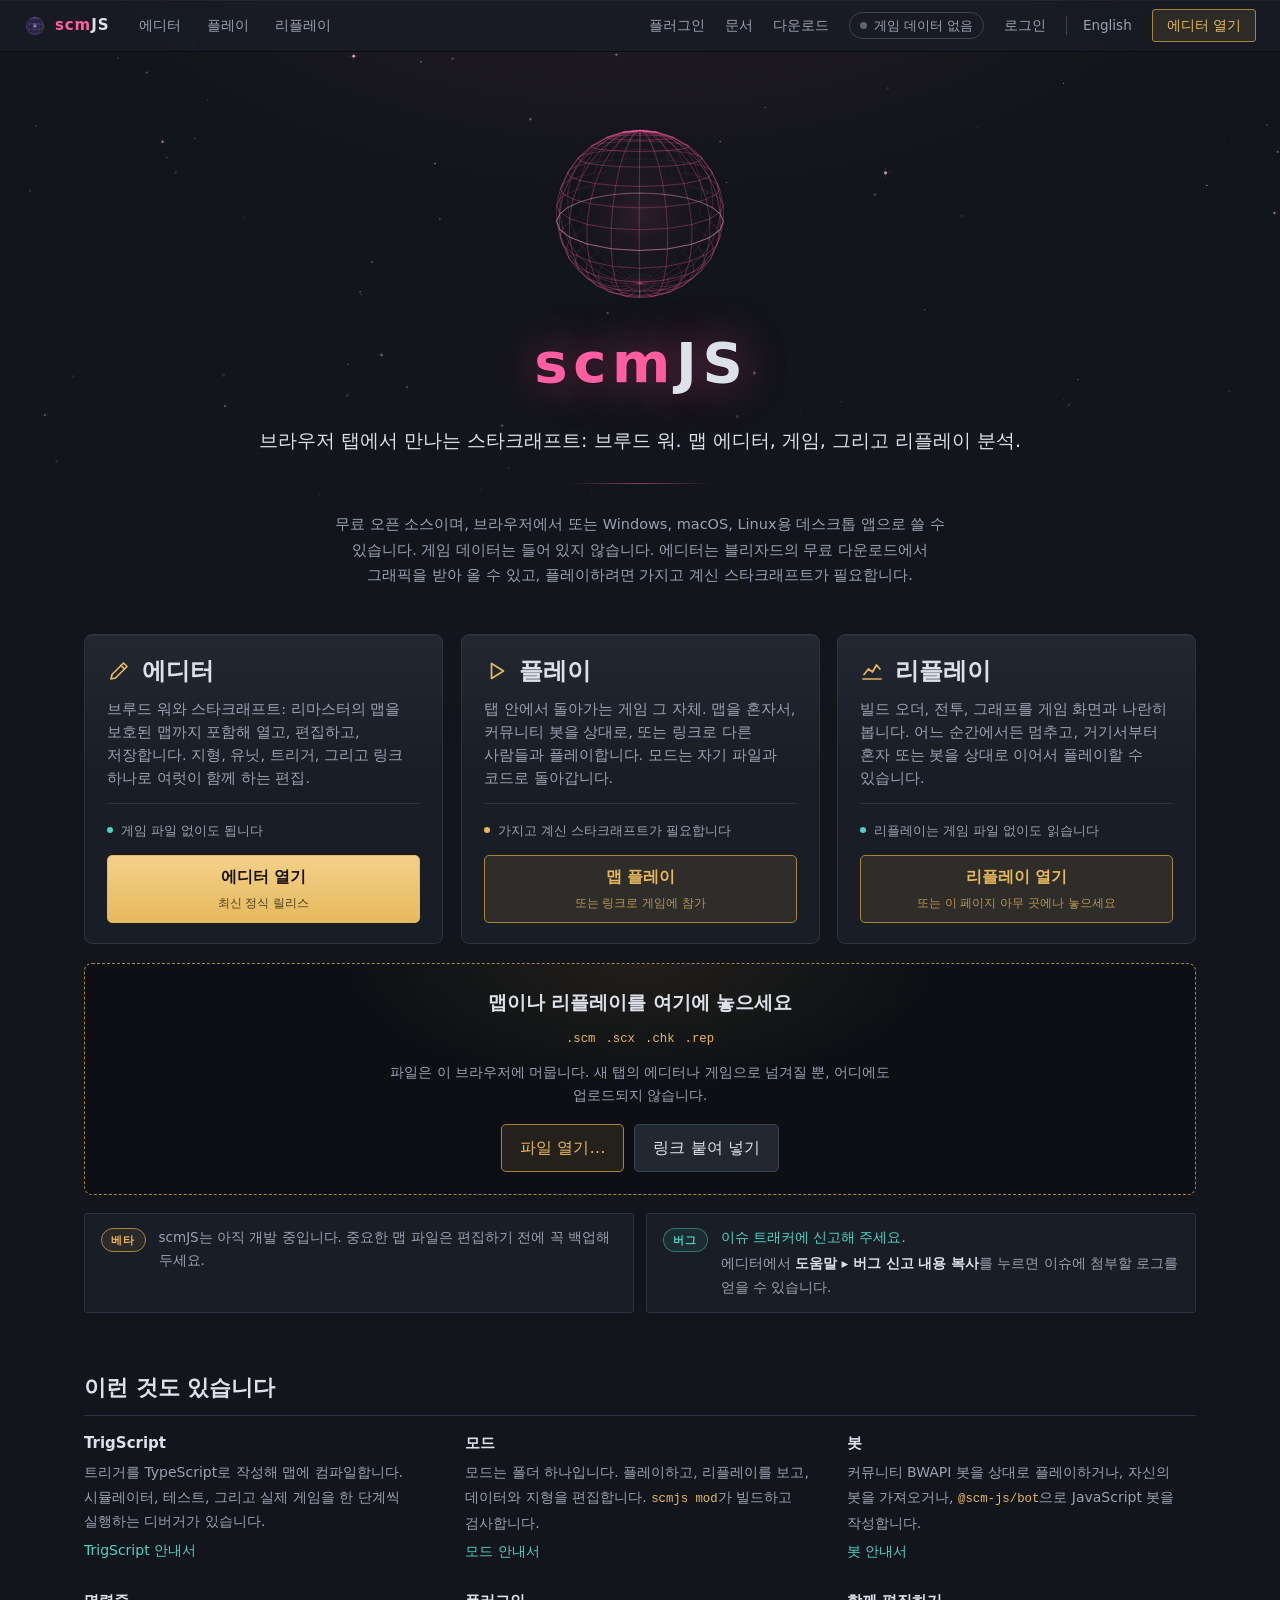
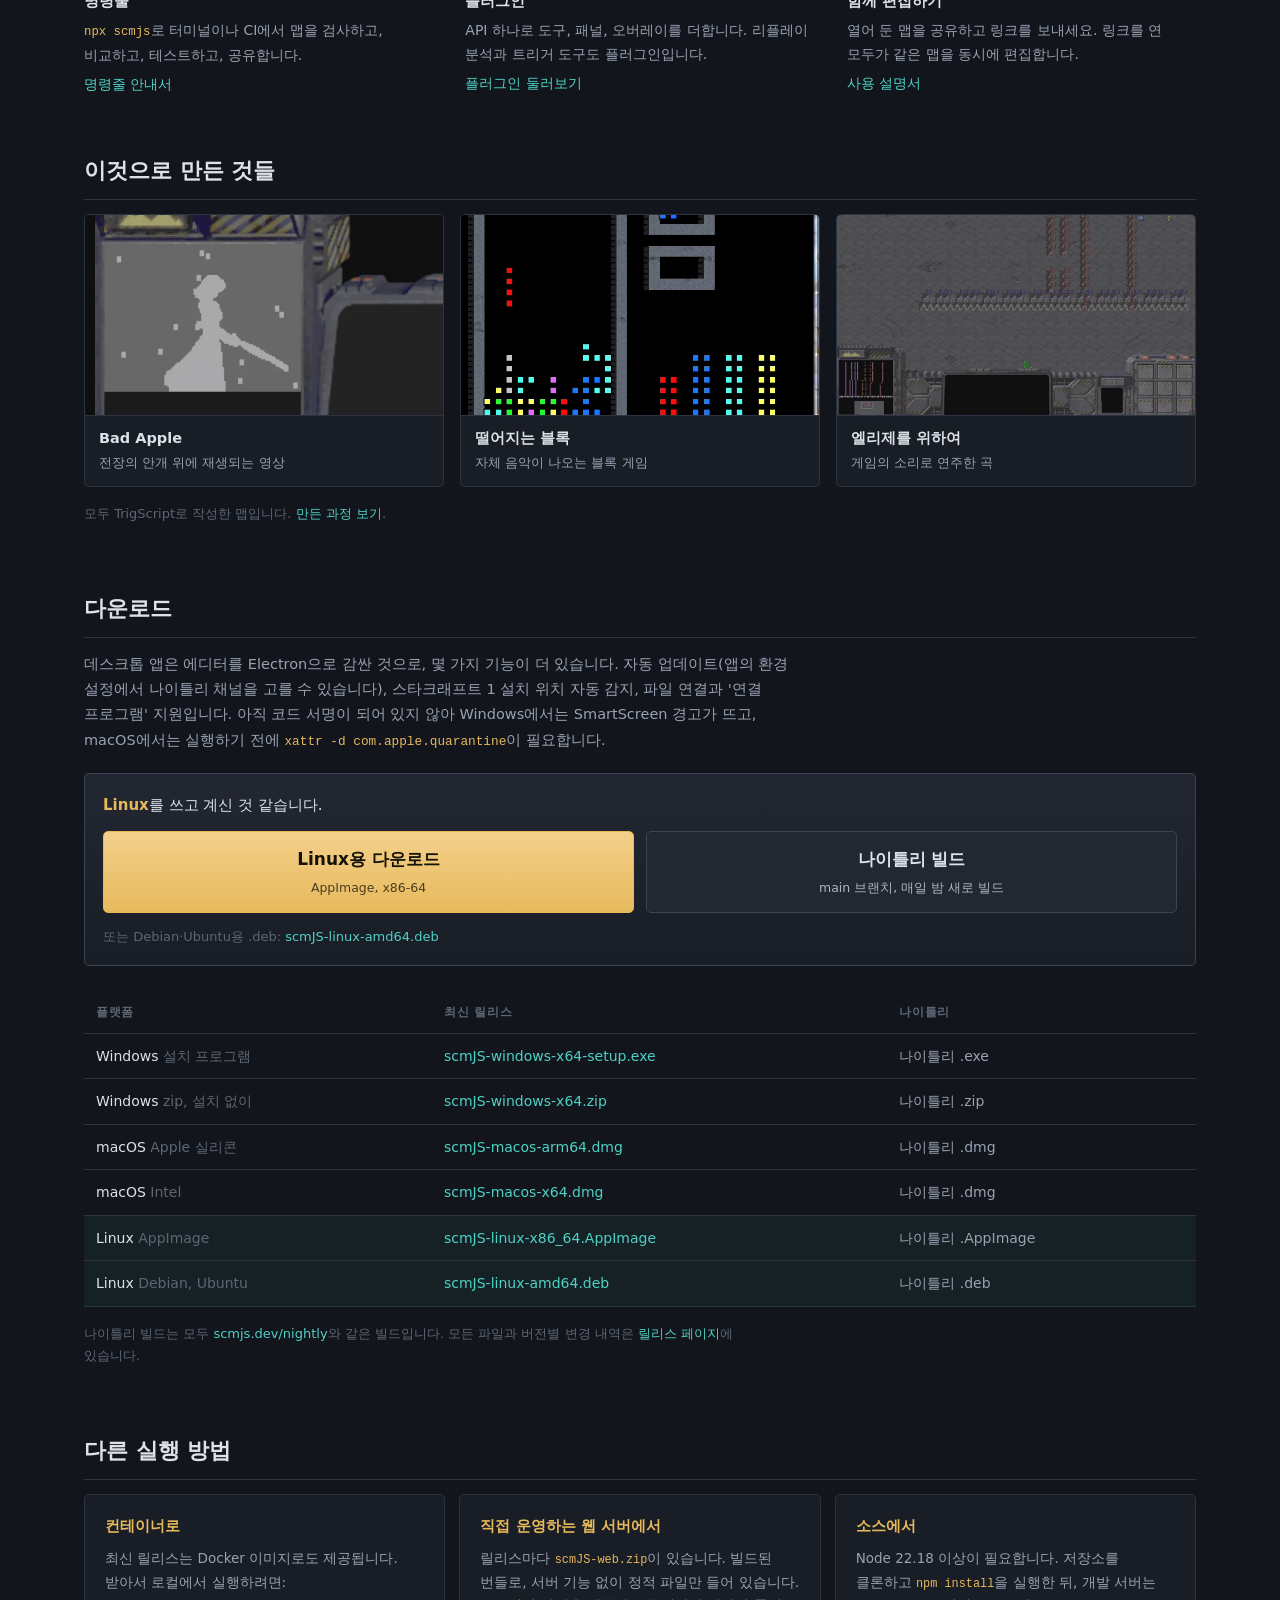
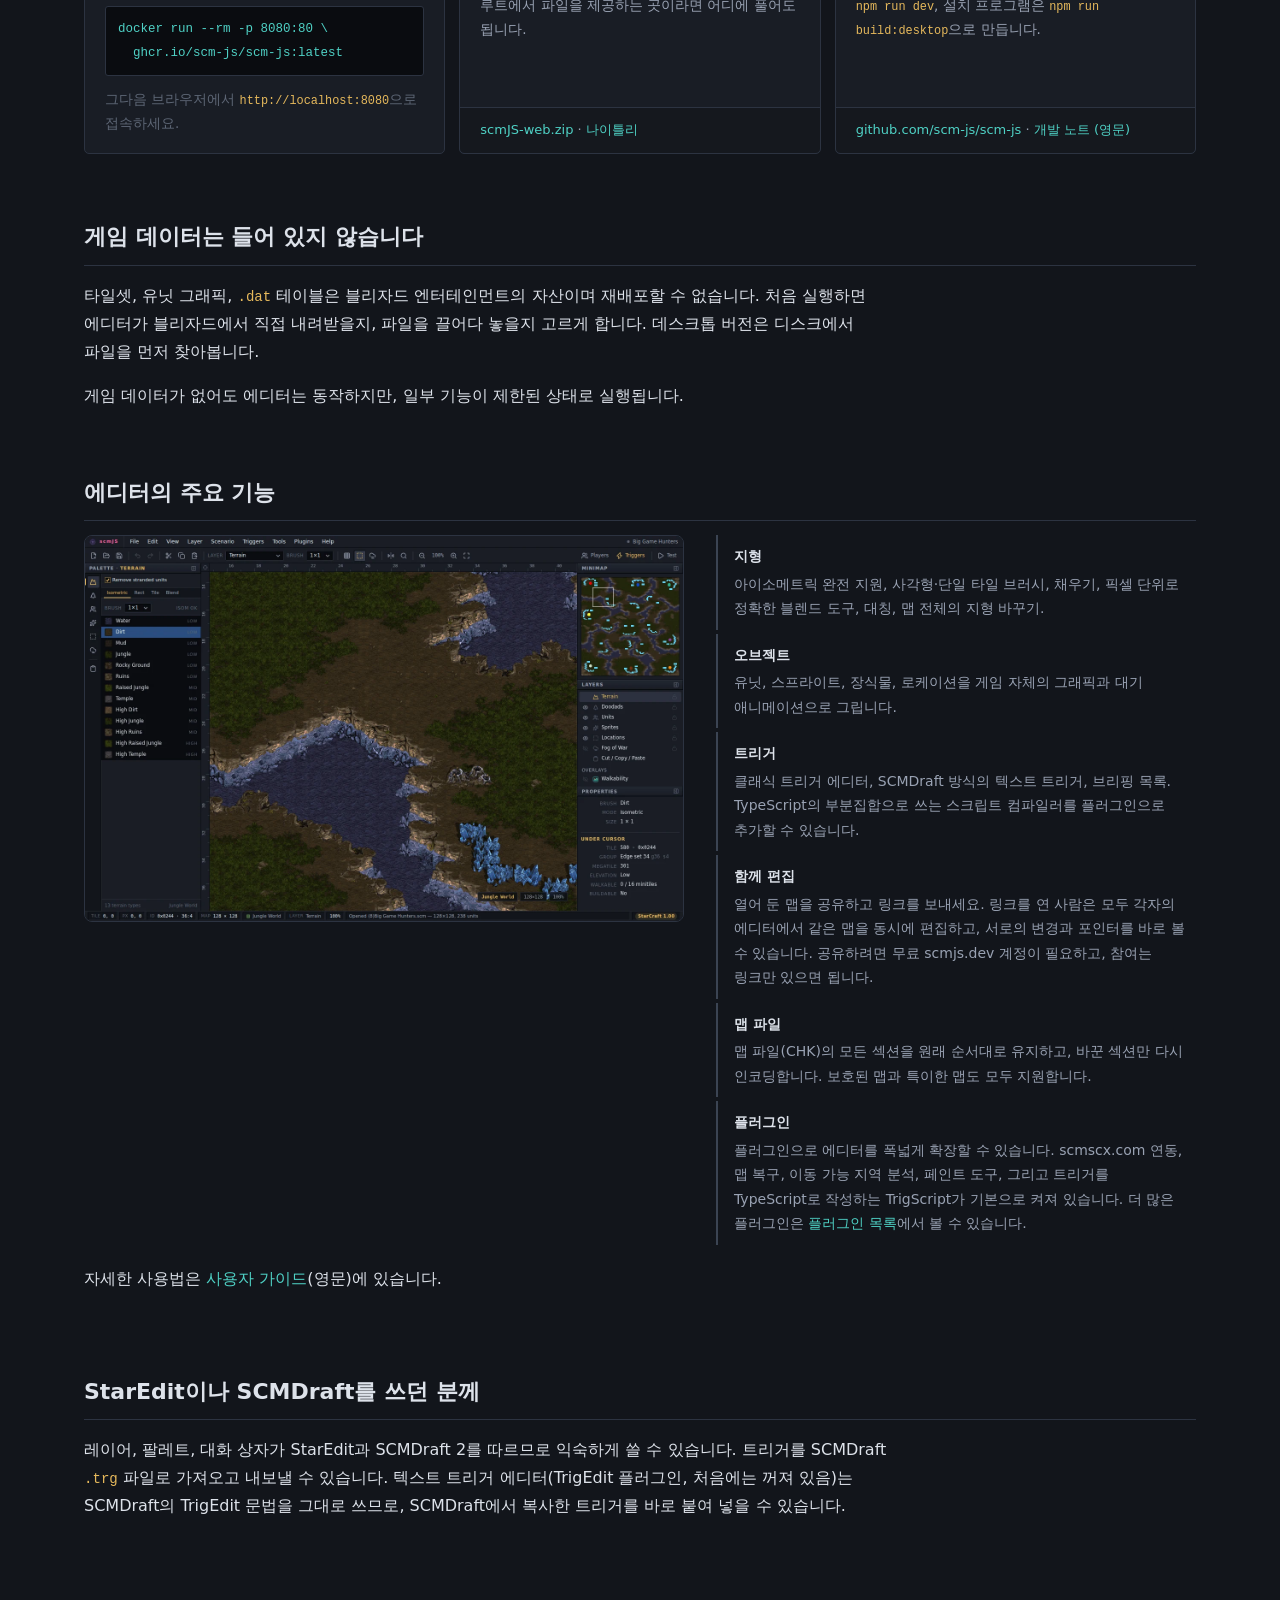
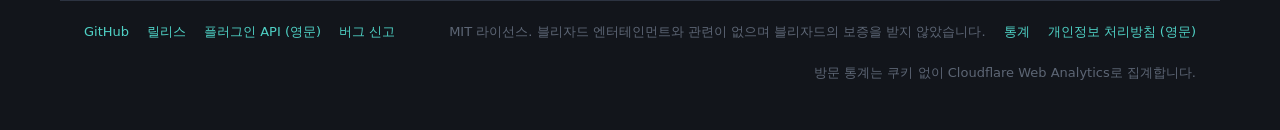
==== commit cbbfa283: "Every page names its stylesheets and scripts with a stamp Browsers keep the site's stylesheets and s" ====
--- a/ko/index.html
+++ b/ko/index.html
@@ -12,13 +12,13 @@
     <link rel="alternate" hreflang="en" href="https://scmjs.dev/" />
     <link rel="alternate" hreflang="ko" href="https://scmjs.dev/ko/" />
     <link rel="alternate" hreflang="x-default" href="https://scmjs.dev/" />
-    <script src="../lang.js" defer></script>
-    <script src="../header.js" defer></script>
-    <script src="../open.js" defer></script>
+    <script src="../lang.js?v=202611150642" defer></script>
+    <script src="../header.js?v=202611150642" defer></script>
+    <script src="../open.js?v=202611150642" defer></script>
     <link rel="icon" href="../favicon.svg" type="image/svg+xml" />
-    <link rel="stylesheet" href="../styles.css" />
-    <link rel="stylesheet" href="../header.css" />
-    <script src="../globe.js" defer></script>
+    <link rel="stylesheet" href="../styles.css?v=202611150642" />
+    <link rel="stylesheet" href="../header.css?v=202611150642" />
+    <script src="../globe.js?v=202611150642" defer></script>
     <meta property="og:site_name" content="scmJS" />
     <meta property="og:title" content="scmJS — 스타크래프트: 브루드 워 맵 에디터" />
     <meta
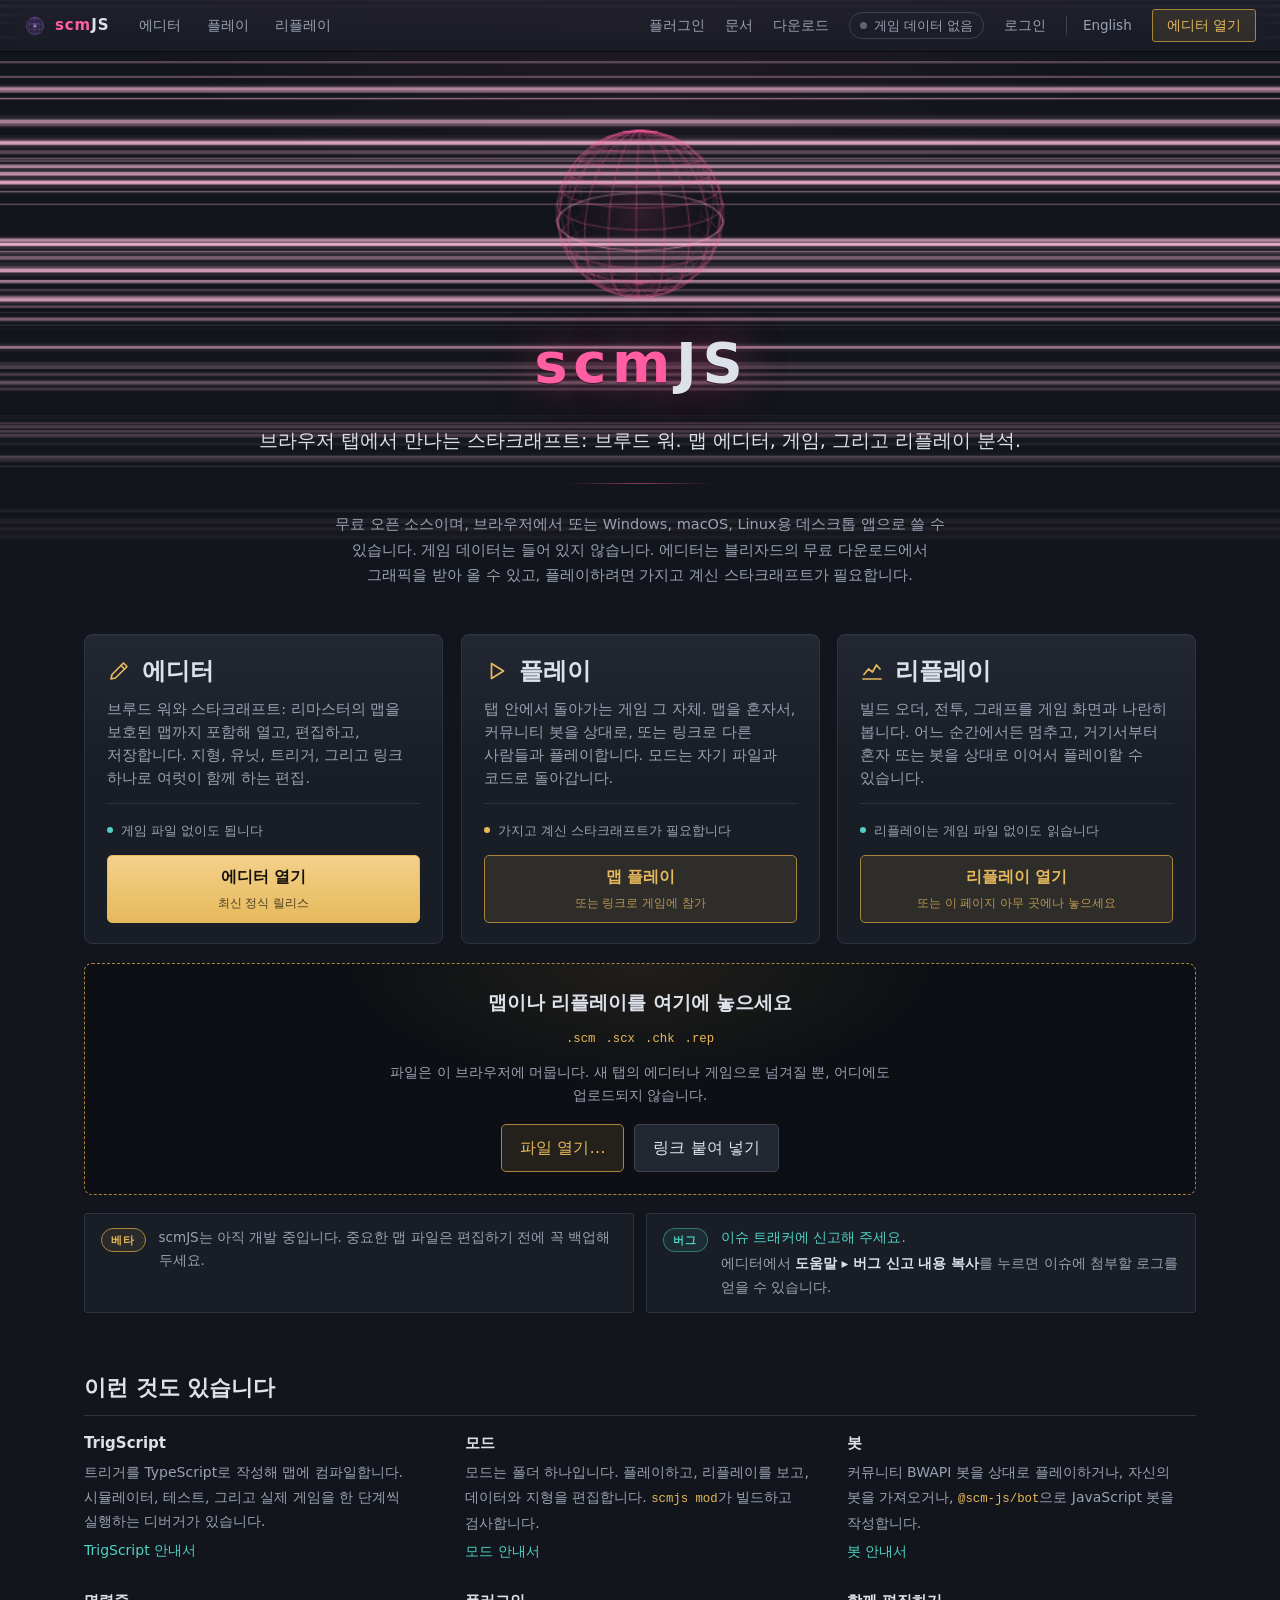
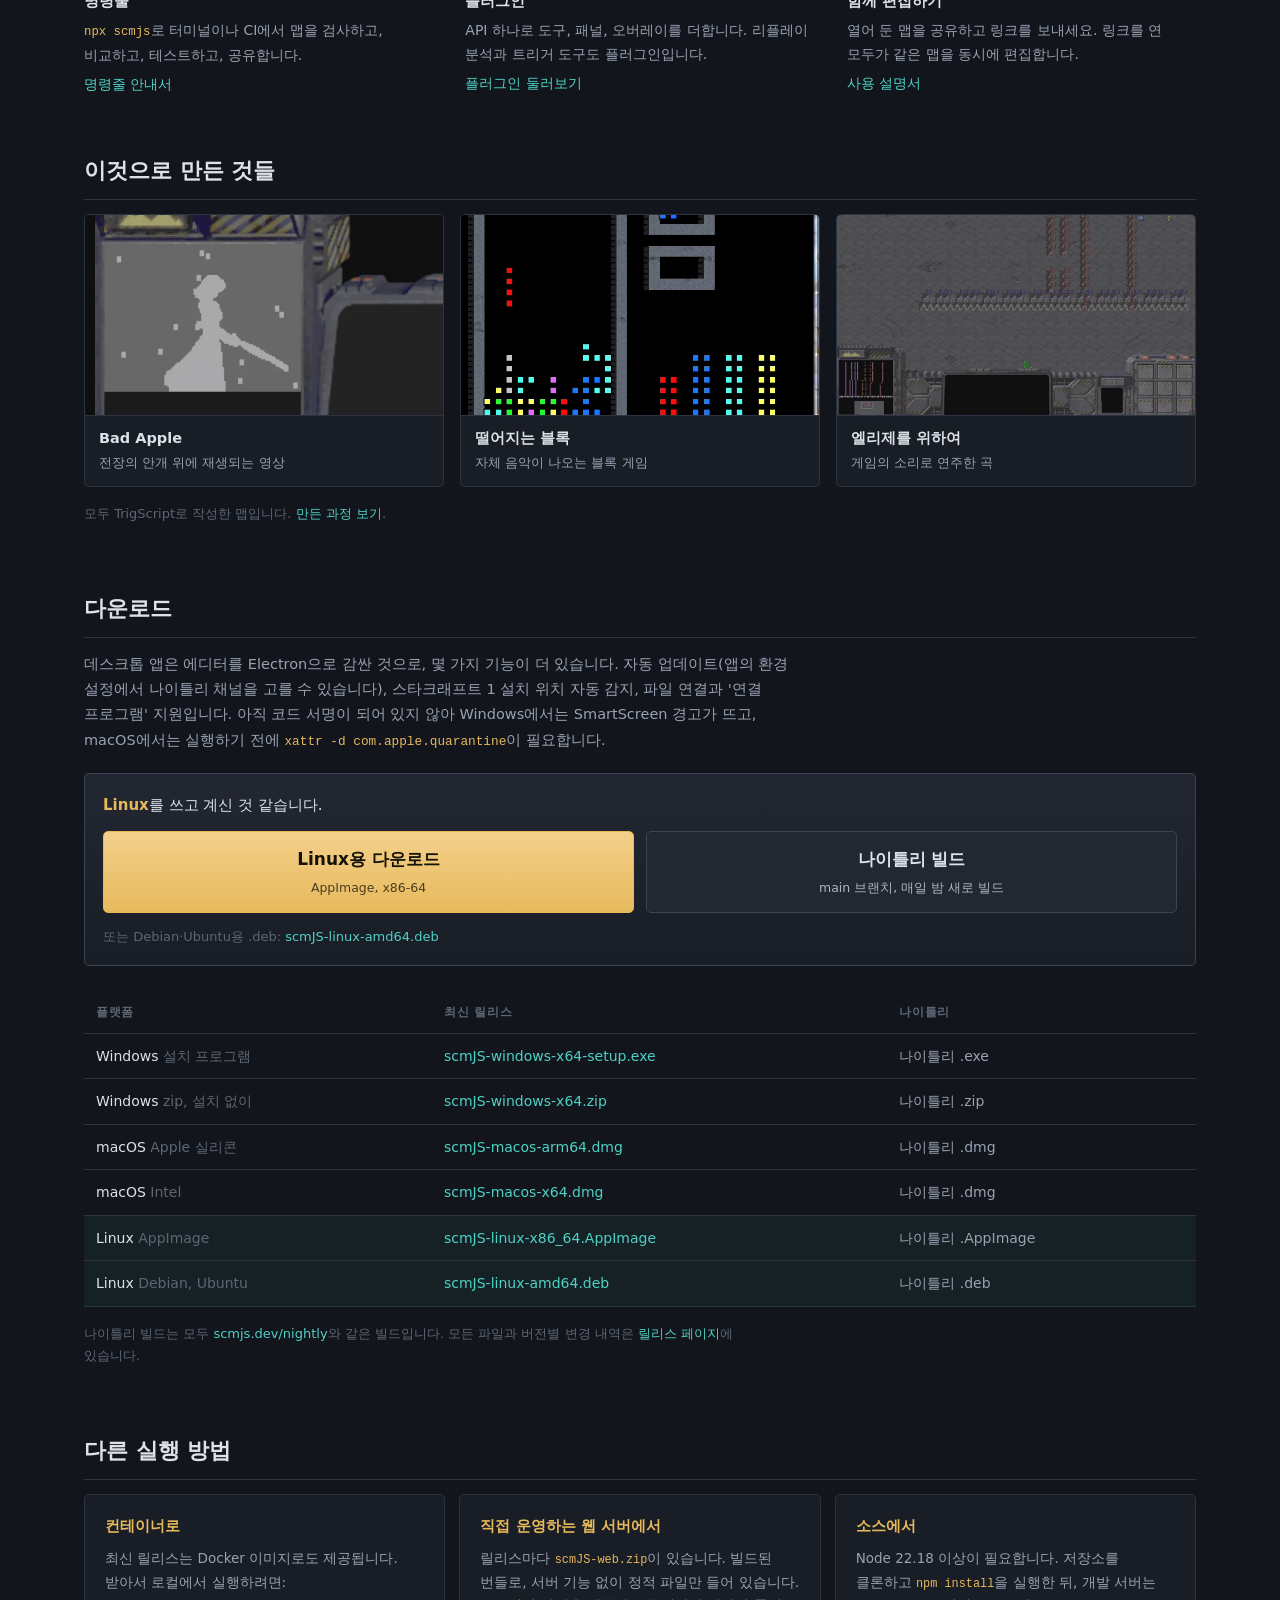
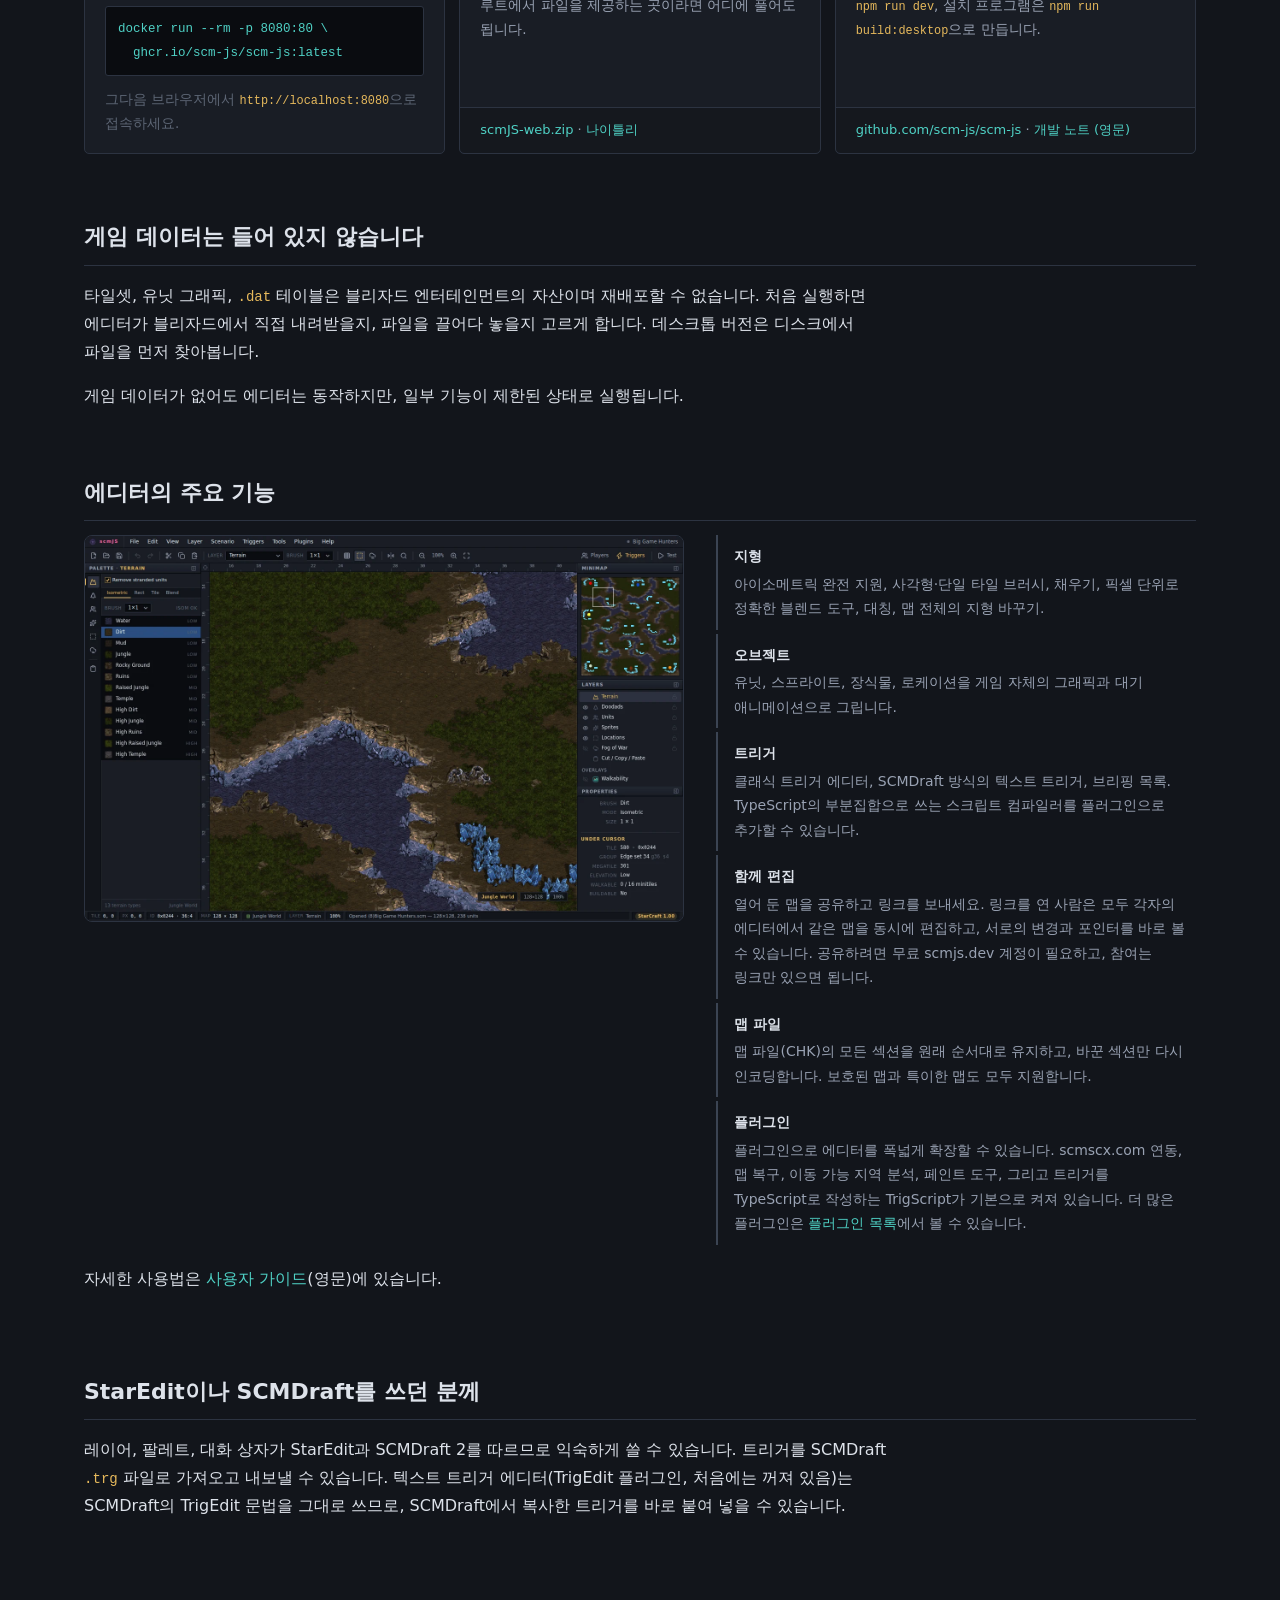
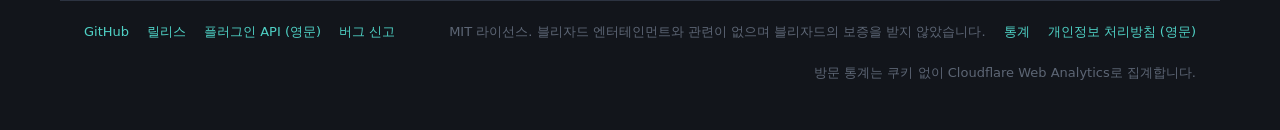
==== commit 0958edd1: "The library keeps files and copies links, and the Library and Replays pages in Korean - Library page" ====
--- a/ko/index.html
+++ b/ko/index.html
@@ -12,13 +12,13 @@
     <link rel="alternate" hreflang="en" href="https://scmjs.dev/" />
     <link rel="alternate" hreflang="ko" href="https://scmjs.dev/ko/" />
     <link rel="alternate" hreflang="x-default" href="https://scmjs.dev/" />
-    <script src="../lang.js?v=202611150642" defer></script>
-    <script src="../header.js?v=202611150642" defer></script>
-    <script src="../open.js?v=202611150642" defer></script>
+    <script src="../lang.js?v=202611150702" defer></script>
+    <script src="../header.js?v=202611150702" defer></script>
+    <script src="../open.js?v=202611150702" defer></script>
     <link rel="icon" href="../favicon.svg" type="image/svg+xml" />
-    <link rel="stylesheet" href="../styles.css?v=202611150642" />
-    <link rel="stylesheet" href="../header.css?v=202611150642" />
-    <script src="../globe.js?v=202611150642" defer></script>
+    <link rel="stylesheet" href="../styles.css?v=202611150702" />
+    <link rel="stylesheet" href="../header.css?v=202611150702" />
+    <script src="../globe.js?v=202611150702" defer></script>
     <meta property="og:site_name" content="scmJS" />
     <meta property="og:title" content="scmJS — 스타크래프트: 브루드 워 맵 에디터" />
     <meta
@@ -69,7 +69,7 @@
       <div class="topbar-doors">
         <a href="/editor/" data-door="editor">에디터</a>
         <a href="/play/" data-door="play">플레이</a>
-        <a href="/replay/" data-door="replays">리플레이</a>
+        <a href="/ko/replay/" data-door="replays">리플레이</a>
       </div>
       <div class="topbar-links">
         <a class="topbar-more" href="/ko/plugins.html">플러그인</a>
@@ -141,7 +141,7 @@
           <div class="door-foot">
             <div class="needs">리플레이는 게임 파일 없이도 읽습니다</div>
             <div class="door-acts">
-              <a class="btn goldline" href="/replay/">
+              <a class="btn goldline" href="/ko/replay/">
                 <span class="btn-main">리플레이 열기</span>
                 <span class="btn-note">또는 이 페이지 아무 곳에나 놓으세요</span>
               </a>
--- a/styles.css
+++ b/styles.css
@@ -736,6 +736,7 @@
 }
 .page-top p { margin: 6px 0 0; max-width: 62ch; color: var(--text-dim); font-size: 15px; }
 .meter { margin-left: auto; min-width: 230px; display: grid; gap: 6px; color: var(--text-dim); font-size: 13px; }
+.meter[hidden] { display: none; }
 .meter div { height: 5px; border-radius: 3px; background: var(--bg-4); overflow: hidden; }
 .meter i { display: block; height: 100%; background: linear-gradient(90deg, var(--gold-dim), var(--gold)); }
 .mono { font-family: var(--font-mono); font-variant-numeric: tabular-nums; }
@@ -781,6 +782,18 @@
 .empty strong { display: block; margin-bottom: 4px; color: var(--text); font-size: 17px; font-weight: 600; }
 .empty .btn { margin-top: 14px; }
 .row-says { color: var(--text-dim); font-size: 13px; }
+.row-link { color: var(--gold); font-size: 12.5px; user-select: all; }
+/* The line above the library's list: a file being kept, kept, or why it was not. Progress and
+   success are quiet; a refusal is plain text, never an alarm colour. */
+.lib-says { margin: -8px 0 14px; color: var(--text); font-size: 13.5px; }
+.lib-says.is-quiet { color: var(--text-dim); }
+.lib-says[hidden] { display: none; }
+/* A file over the library page: the list (or the sign-in note) is where it lands. */
+.lib-dragging #library, .lib-dragging #signed-out { outline: 1px dashed var(--gold); outline-offset: 6px; border-radius: var(--radius-lg); }
+/* A row just kept: marked for a moment, then let go of slowly. */
+.rows tr.is-new td { background: rgba(230, 185, 92, 0.1); }
+.rows tr.is-new td:first-child { box-shadow: inset 2px 0 0 var(--gold); }
+.rows tr.was-new td { transition: background-color 1.5s ease, box-shadow 1.5s ease; }
 
 @media (max-width: 900px) {
   .notices { grid-template-columns: 1fr; }
@@ -793,4 +806,20 @@
   .drop .btn { min-width: 0; }
   .lib-tools .field { width: 130px; }
   .page-top h1 { font-size: 26px; }
-}
+  /* A phone: each row is its name, a line of the rest, and its buttons under them, so the
+     buttons are in view without scrolling the table. A row with no link leaves "none" out. */
+  .rows table { min-width: 0; }
+  .rows thead { display: none; }
+  .rows tr { display: flex; flex-wrap: wrap; align-items: baseline; padding: 11px 8px; border-bottom: 1px solid var(--border); }
+  .rows tr:hover td { background: none; }
+  .rows td { padding: 0; border: 0; font-size: 13px; }
+  .rows td.name { flex: 1 0 100%; padding-bottom: 3px; font-size: 14.5px; }
+  .rows td.is-none { display: none; }
+  .rows td:not(.name):not(.r):not(:nth-last-child(2))::after { content: "·"; margin: 0 7px; color: var(--text-faint); }
+  .rows td.r { flex: 1 0 100%; padding-top: 9px; text-align: left; white-space: normal; }
+  .rows td.r .btn { margin-bottom: 4px; }
+  .rows td.r .row-says:not(:empty) { display: block; margin-bottom: 6px; }
+  .rows tr.is-new { background: rgba(230, 185, 92, 0.1); box-shadow: inset 2px 0 0 var(--gold); }
+  .rows tr.is-new td, .rows tr.is-new td:first-child { background: none; box-shadow: none; }
+  .rows tr.was-new { transition: background-color 1.5s ease, box-shadow 1.5s ease; }
+}
--- a/header.css
+++ b/header.css
@@ -186,4 +186,10 @@
   .topbar-links a.topbar-data { padding: 6px; }
   .topbar-links a.lang-switch { padding-left: 12px; }
   .topbar-account-name { max-width: 84px; }
+  .topbar-links a.lang-switch { white-space: nowrap; }
 }
+@media (max-width: 440px) {
+  /* A phone: the account is its initial, so the bar fits beside the language switch. */
+  .topbar-account-name { display: none; }
+  .topbar-account-button.is-in { padding: 3px; }
+}
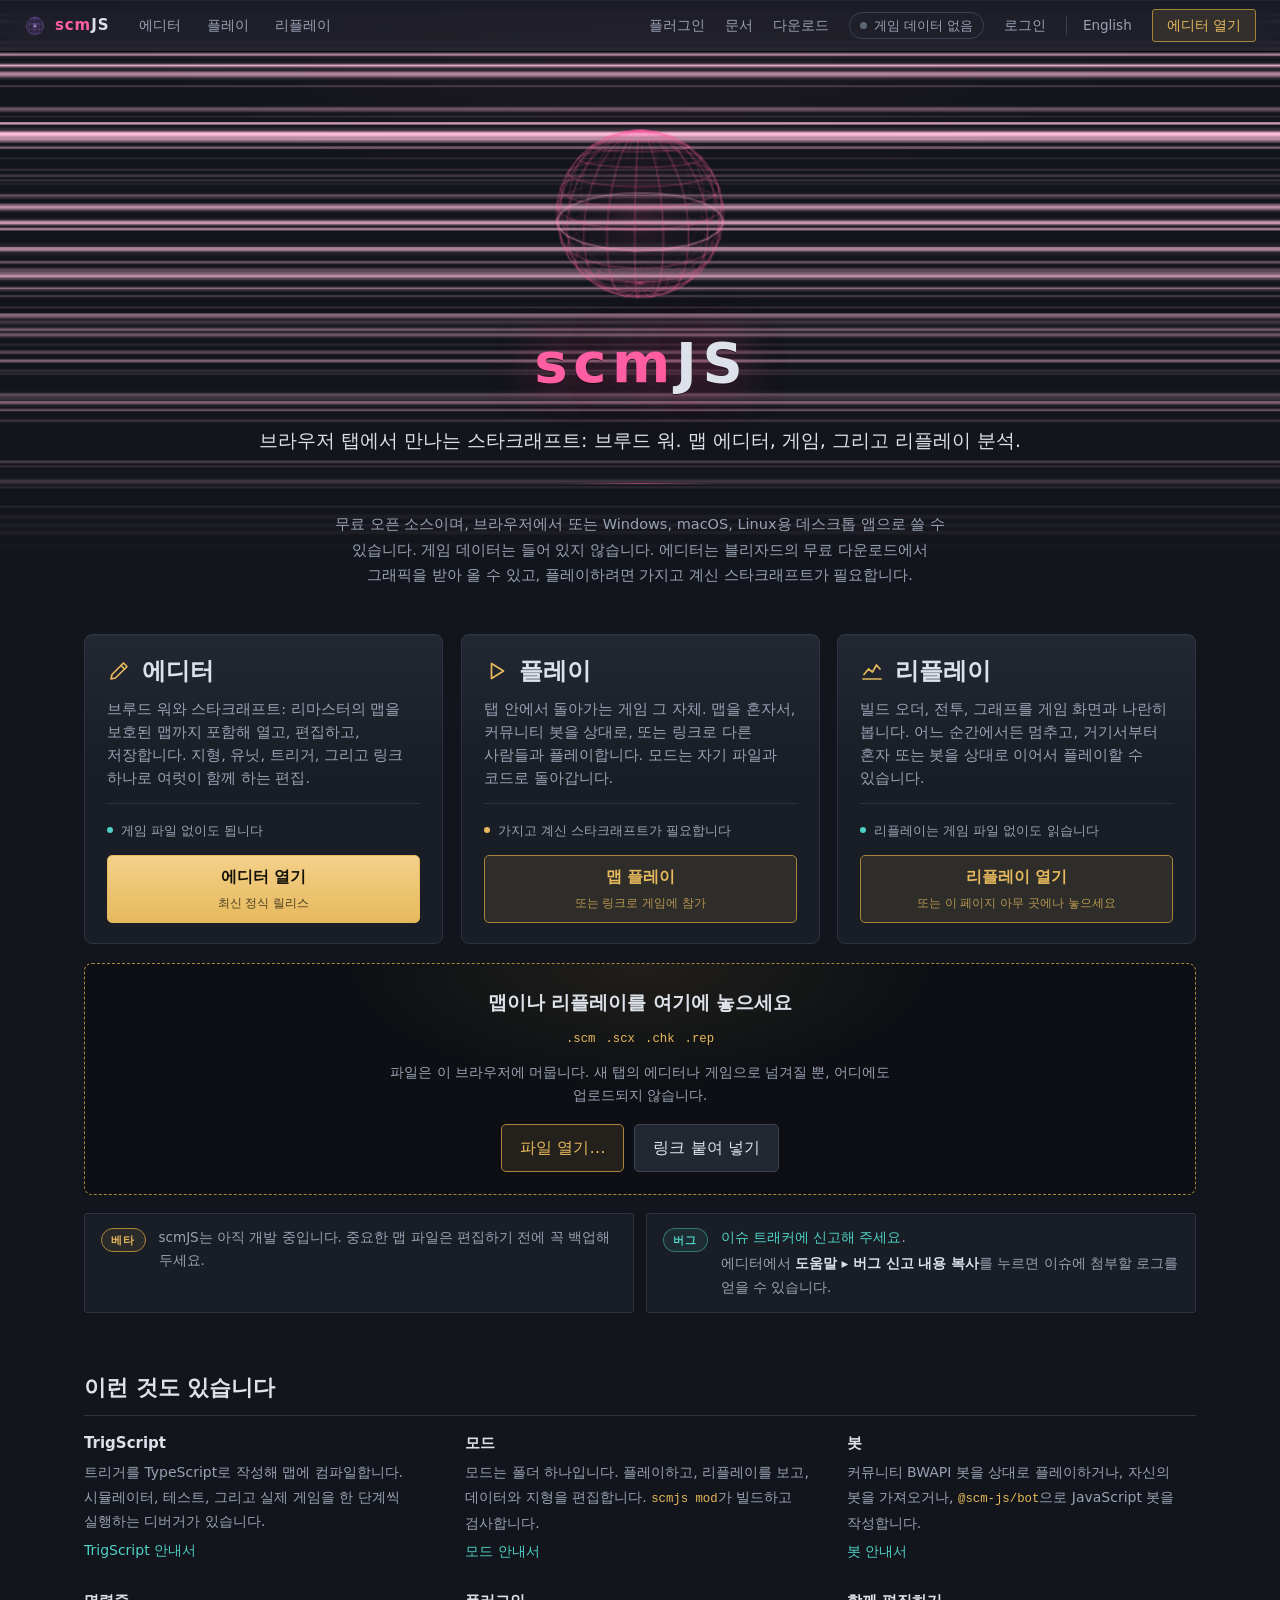
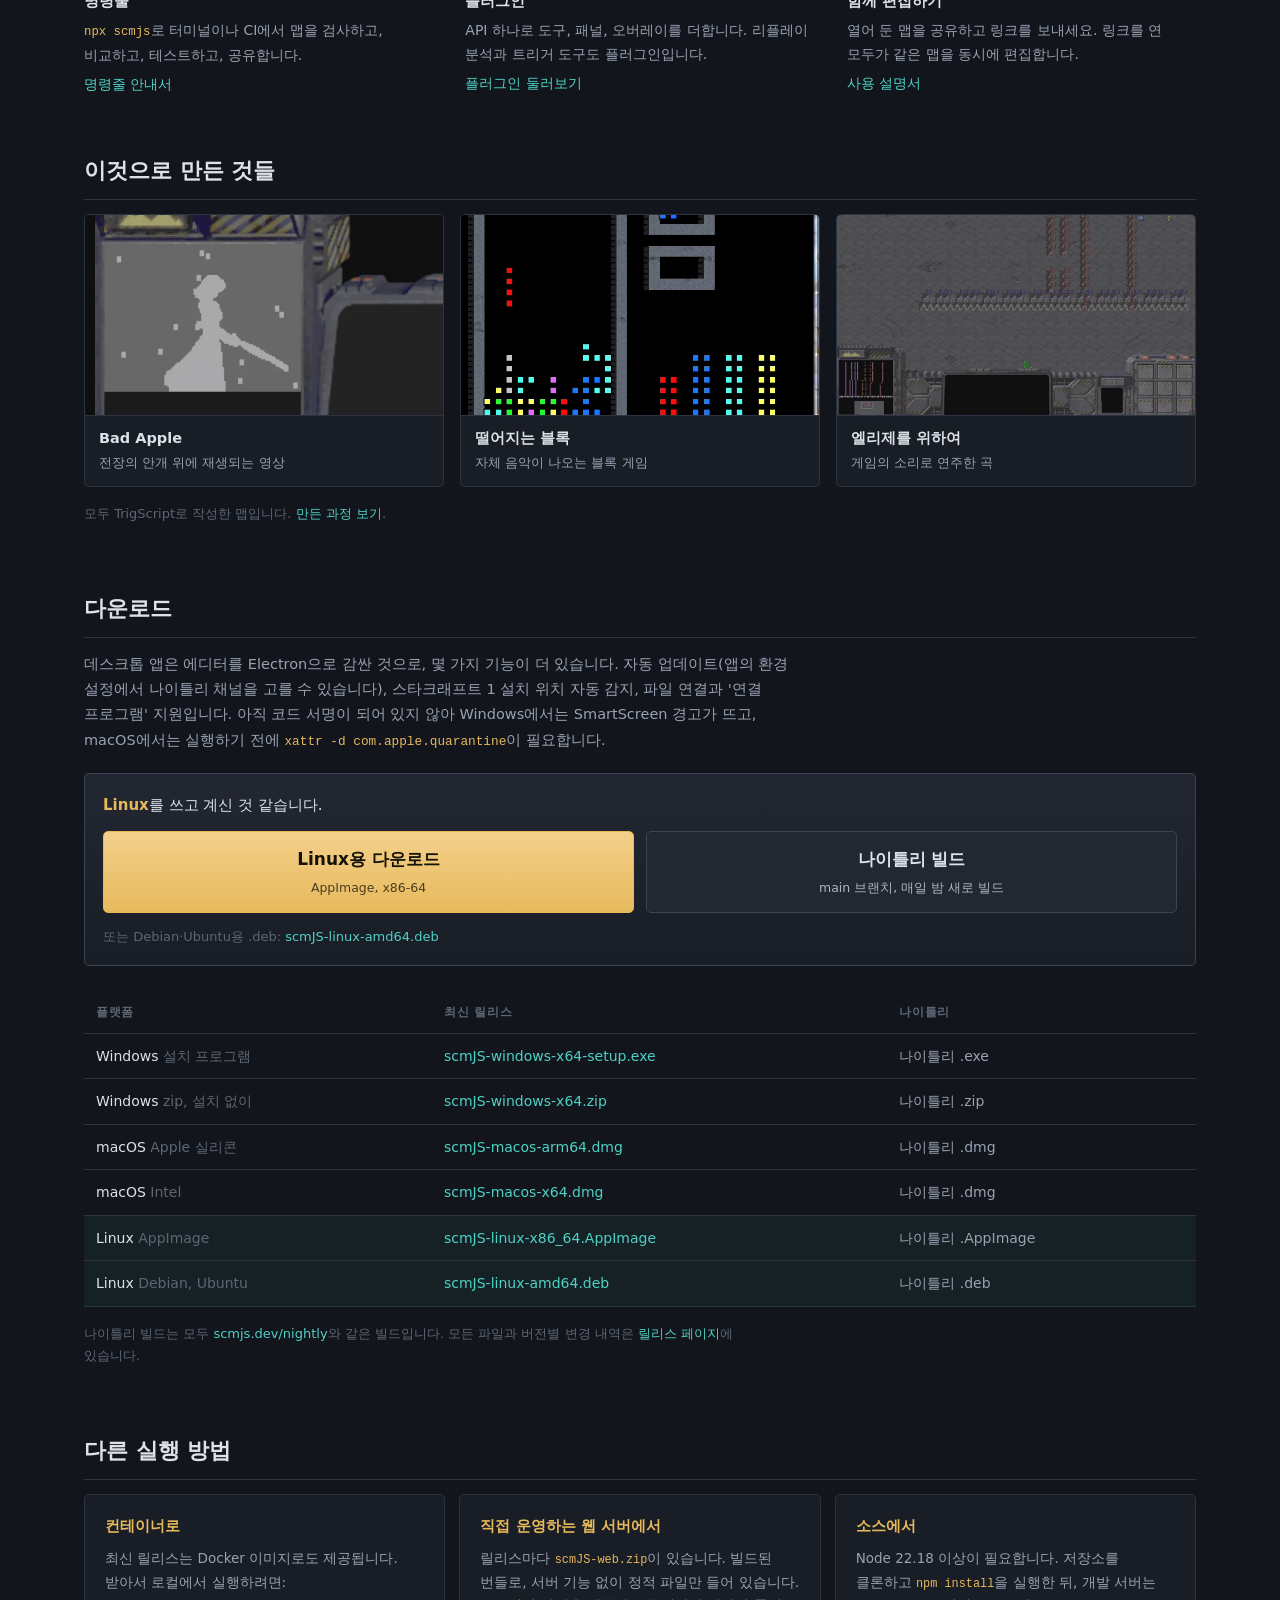
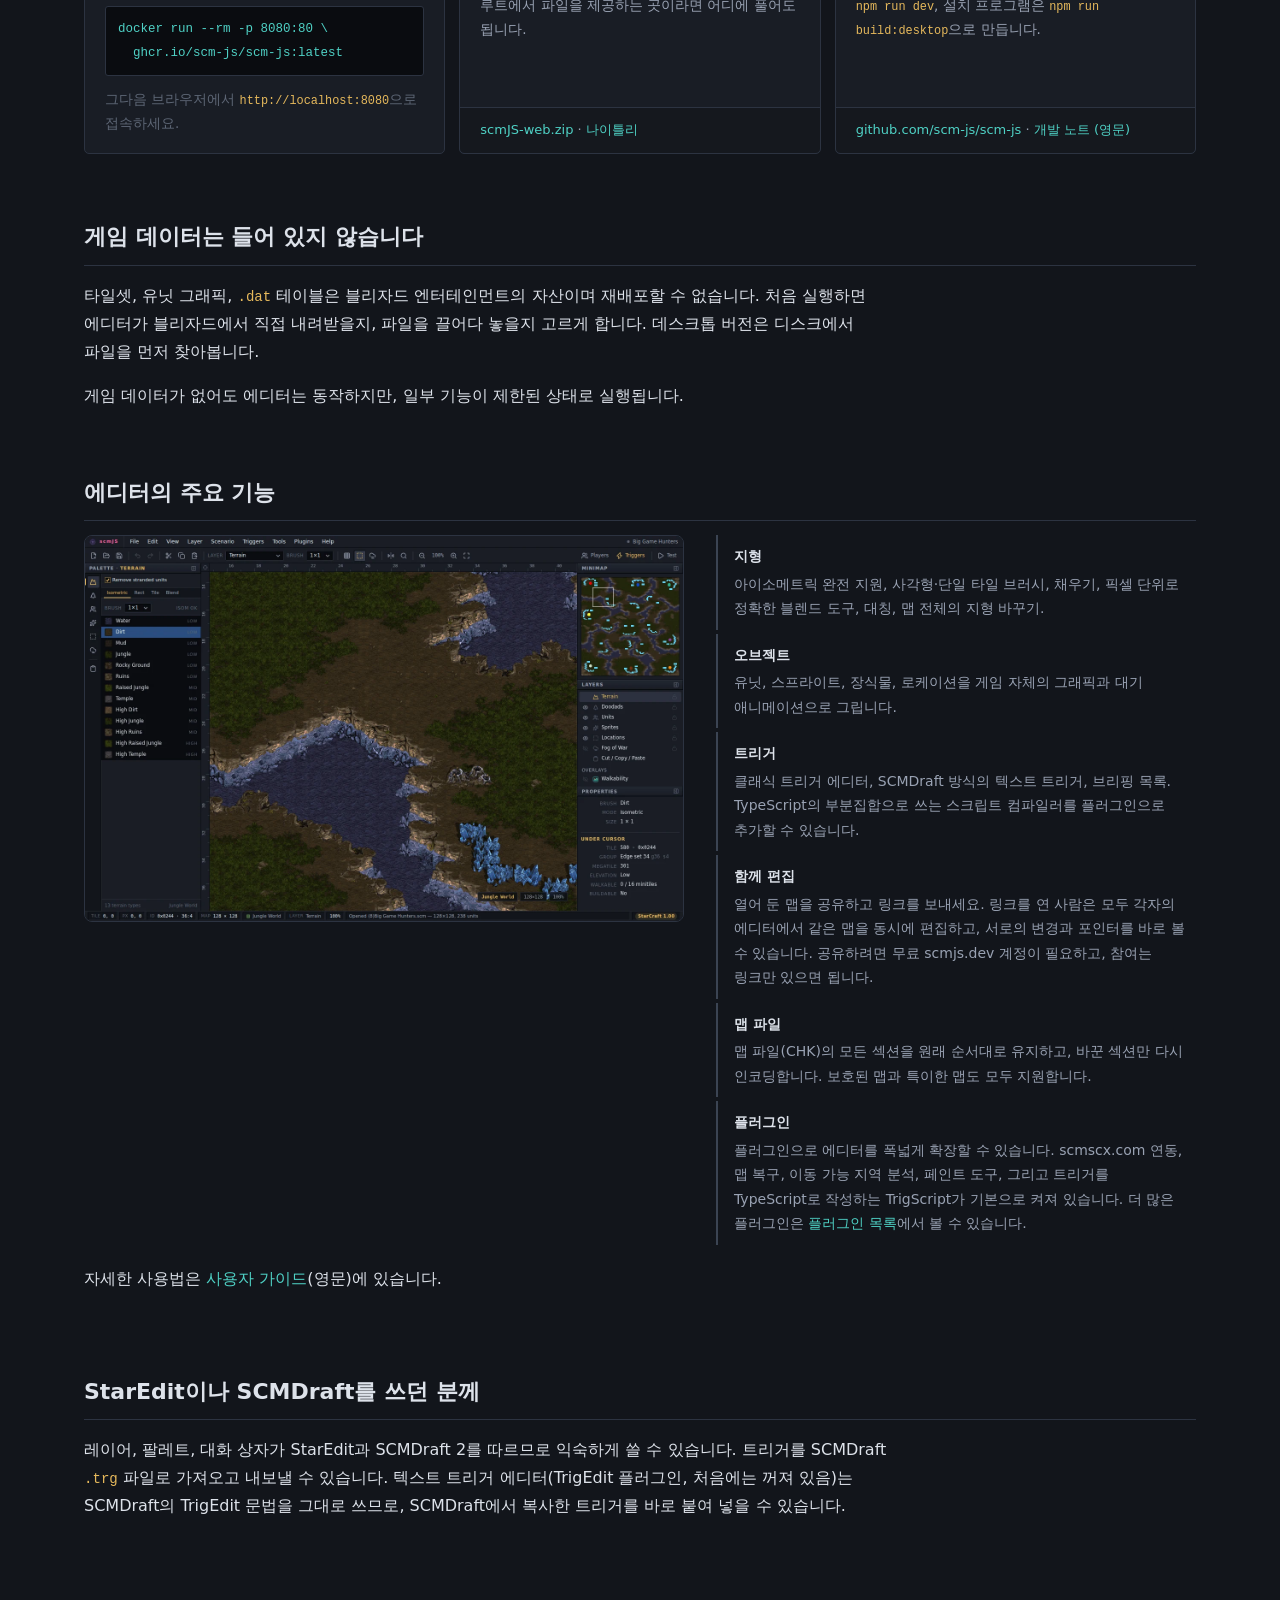
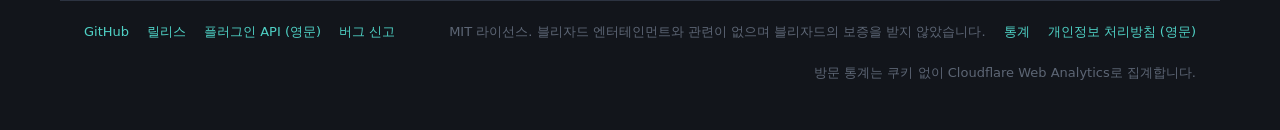
==== commit 0bcc68f3: "Stats page: the game page's games, bots, mods and replays; privacy says what the game page and the r" ====
--- a/ko/index.html
+++ b/ko/index.html
@@ -12,13 +12,13 @@
     <link rel="alternate" hreflang="en" href="https://scmjs.dev/" />
     <link rel="alternate" hreflang="ko" href="https://scmjs.dev/ko/" />
     <link rel="alternate" hreflang="x-default" href="https://scmjs.dev/" />
-    <script src="../lang.js?v=202611150702" defer></script>
-    <script src="../header.js?v=202611150702" defer></script>
-    <script src="../open.js?v=202611150702" defer></script>
+    <script src="../lang.js?v=202611160541" defer></script>
+    <script src="../header.js?v=202611160541" defer></script>
+    <script src="../open.js?v=202611160541" defer></script>
     <link rel="icon" href="../favicon.svg" type="image/svg+xml" />
-    <link rel="stylesheet" href="../styles.css?v=202611150702" />
-    <link rel="stylesheet" href="../header.css?v=202611150702" />
-    <script src="../globe.js?v=202611150702" defer></script>
+    <link rel="stylesheet" href="../styles.css?v=202611160541" />
+    <link rel="stylesheet" href="../header.css?v=202611160541" />
+    <script src="../globe.js?v=202611160541" defer></script>
     <meta property="og:site_name" content="scmJS" />
     <meta property="og:title" content="scmJS — 스타크래프트: 브루드 워 맵 에디터" />
     <meta
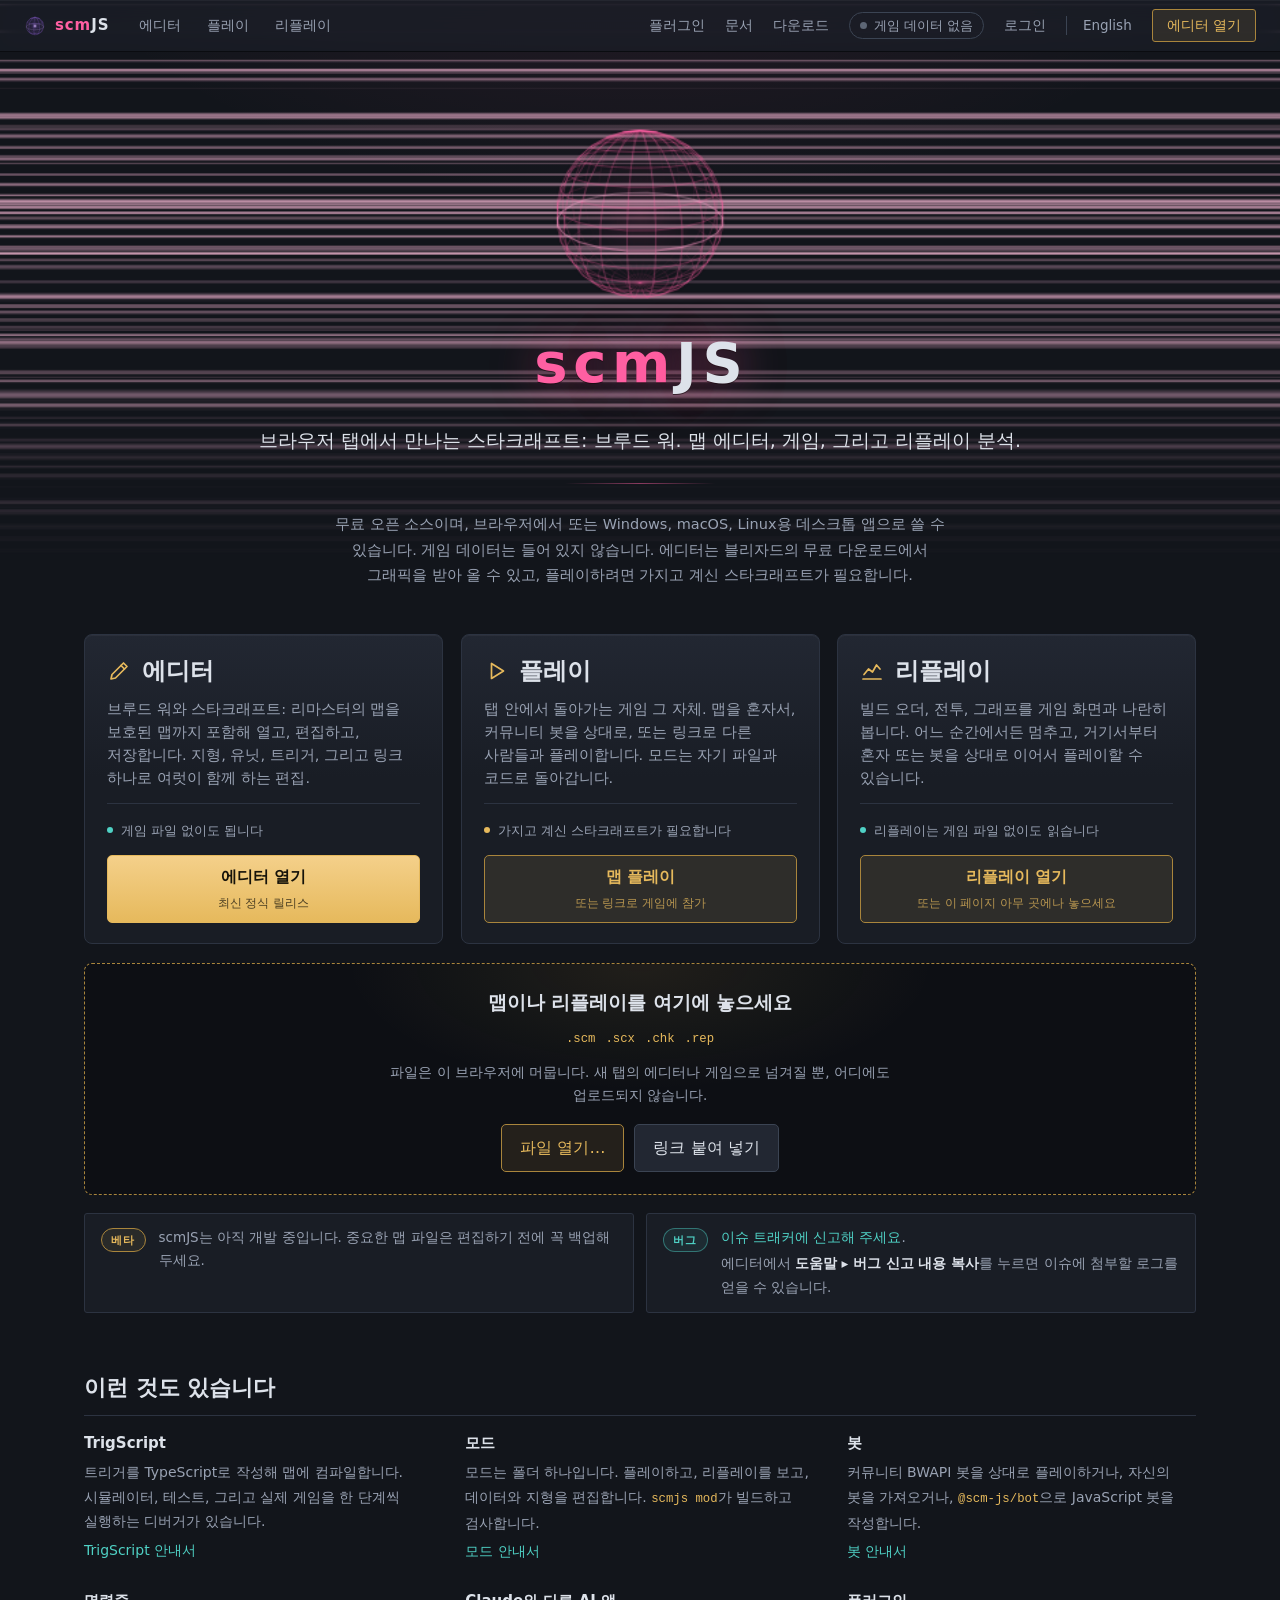
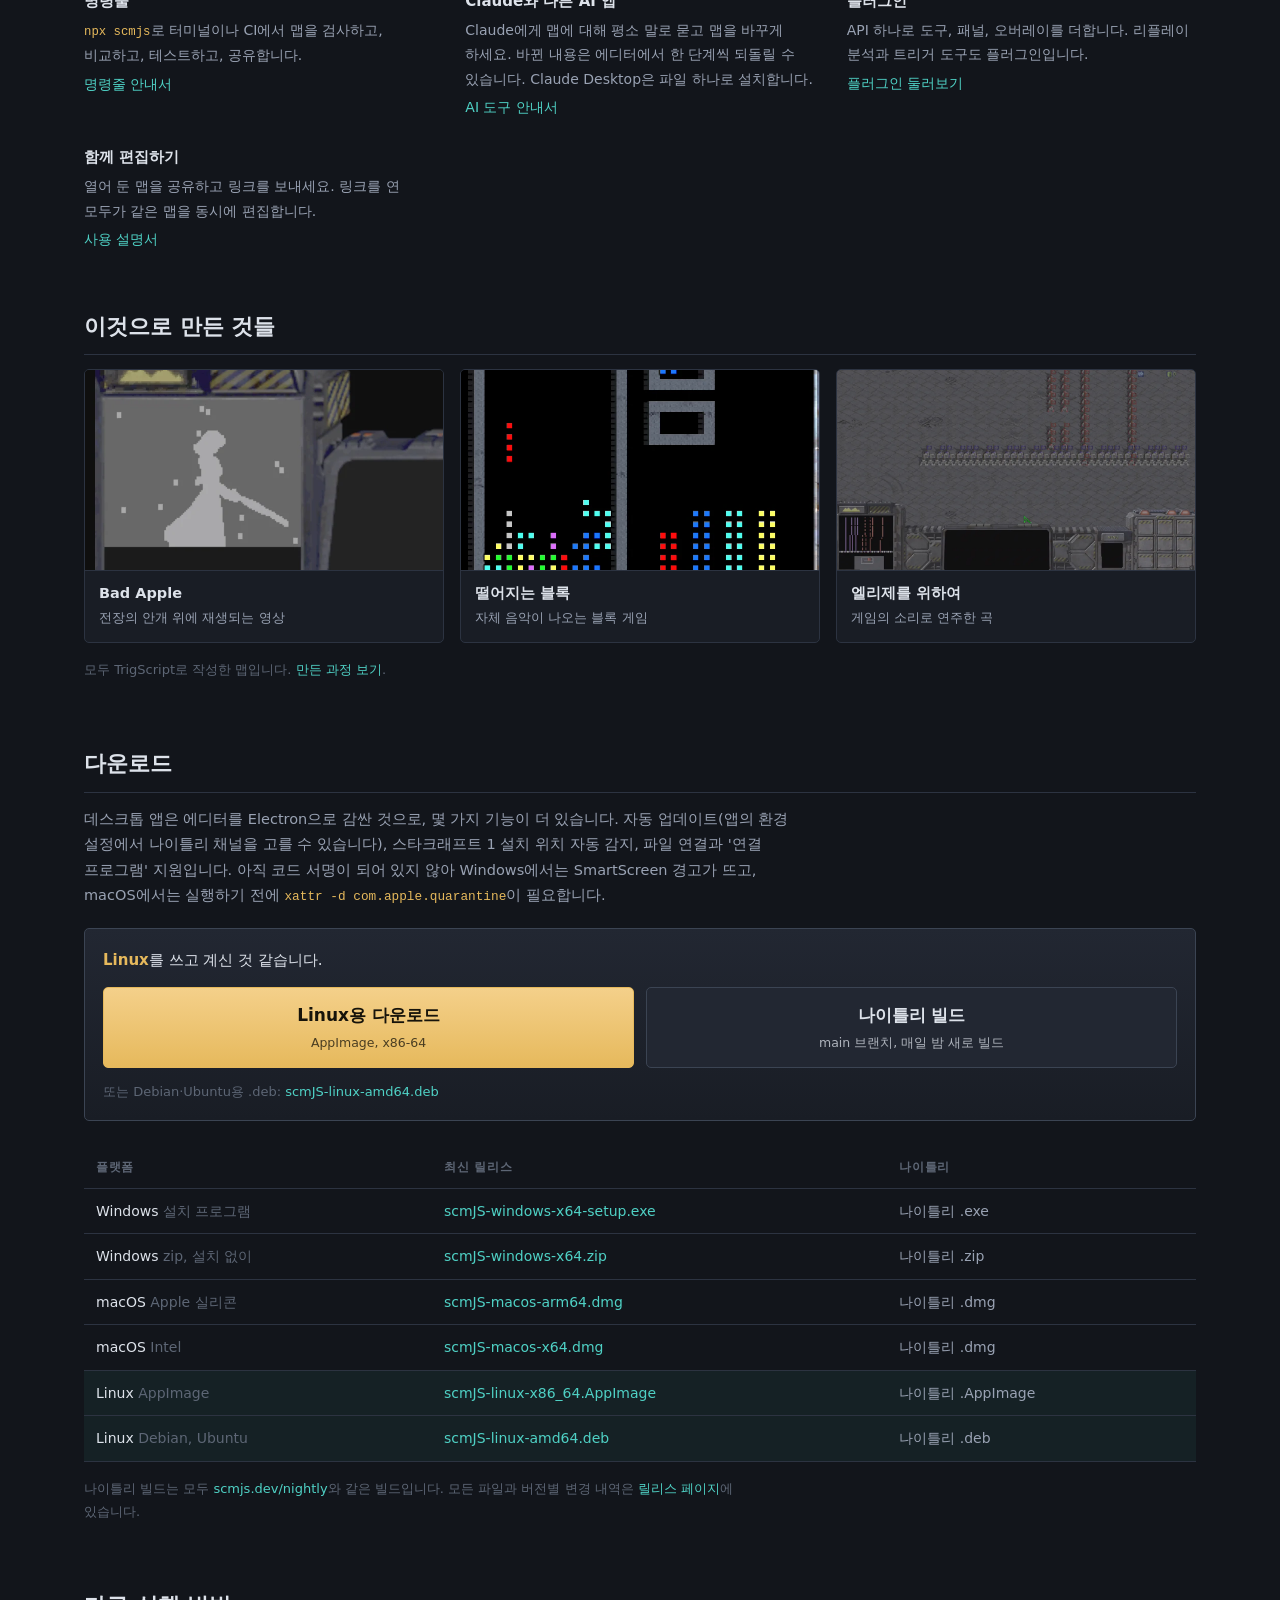
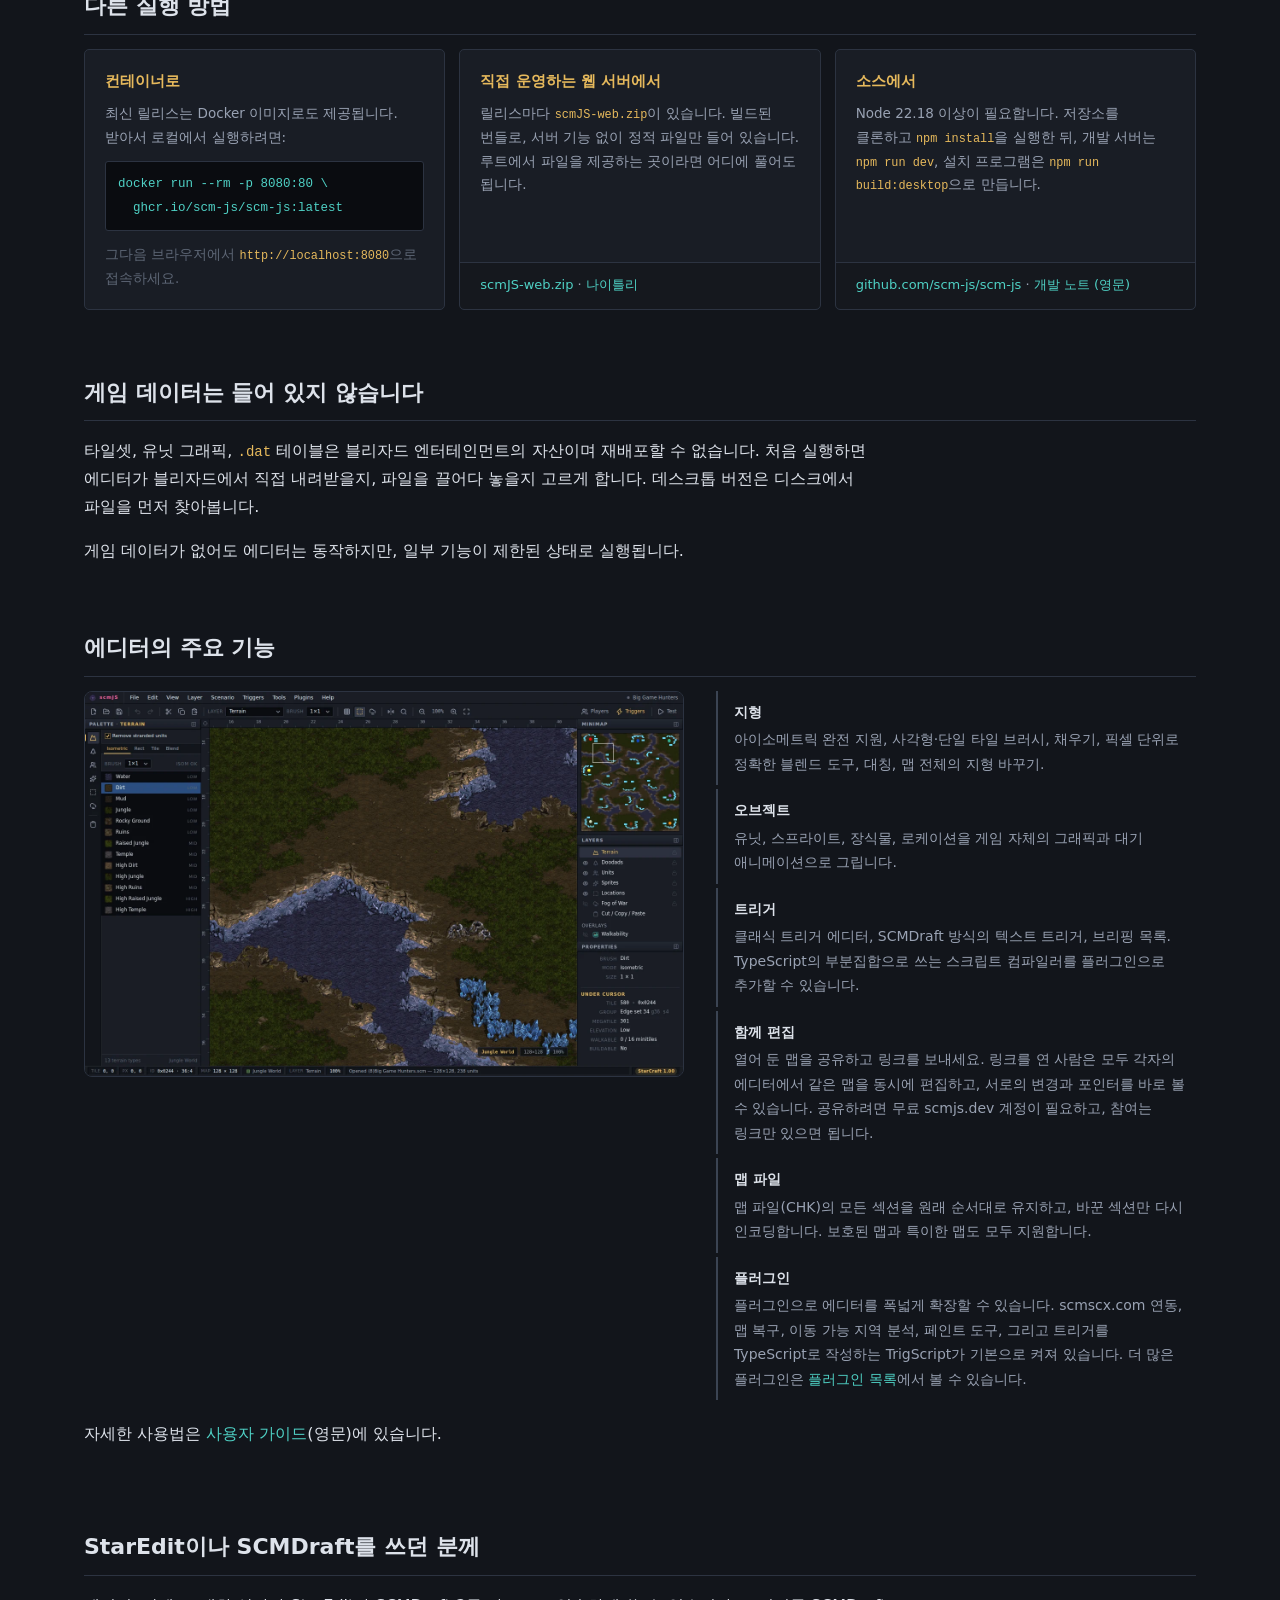
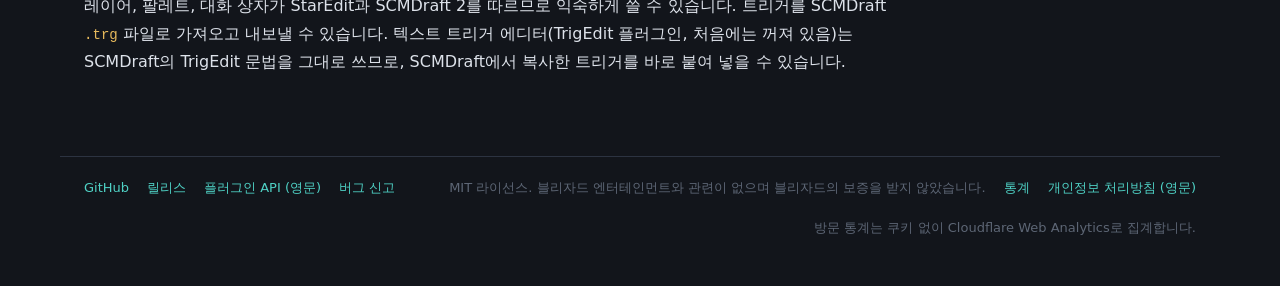
==== commit b0130e62: "Also here: Claude and other AI apps, in English and Korean A card beside the command line's that poi" ====
--- a/ko/index.html
+++ b/ko/index.html
@@ -208,6 +208,11 @@
             <a href="https://docs.scmjs.dev/cli/">명령줄 안내서</a>
           </div>
           <div>
+            <h3>Claude와 다른 AI 앱</h3>
+            <p>Claude에게 맵에 대해 평소 말로 묻고 맵을 바꾸게 하세요. 바뀐 내용은 에디터에서 한 단계씩 되돌릴 수 있습니다. Claude Desktop은 파일 하나로 설치합니다.</p>
+            <a href="https://docs.scmjs.dev/ai-tools/">AI 도구 안내서</a>
+          </div>
+          <div>
             <h3>플러그인</h3>
             <p>API 하나로 도구, 패널, 오버레이를 더합니다. 리플레이 분석과 트리거 도구도 플러그인입니다.</p>
             <a href="plugins.html">플러그인 둘러보기</a>
